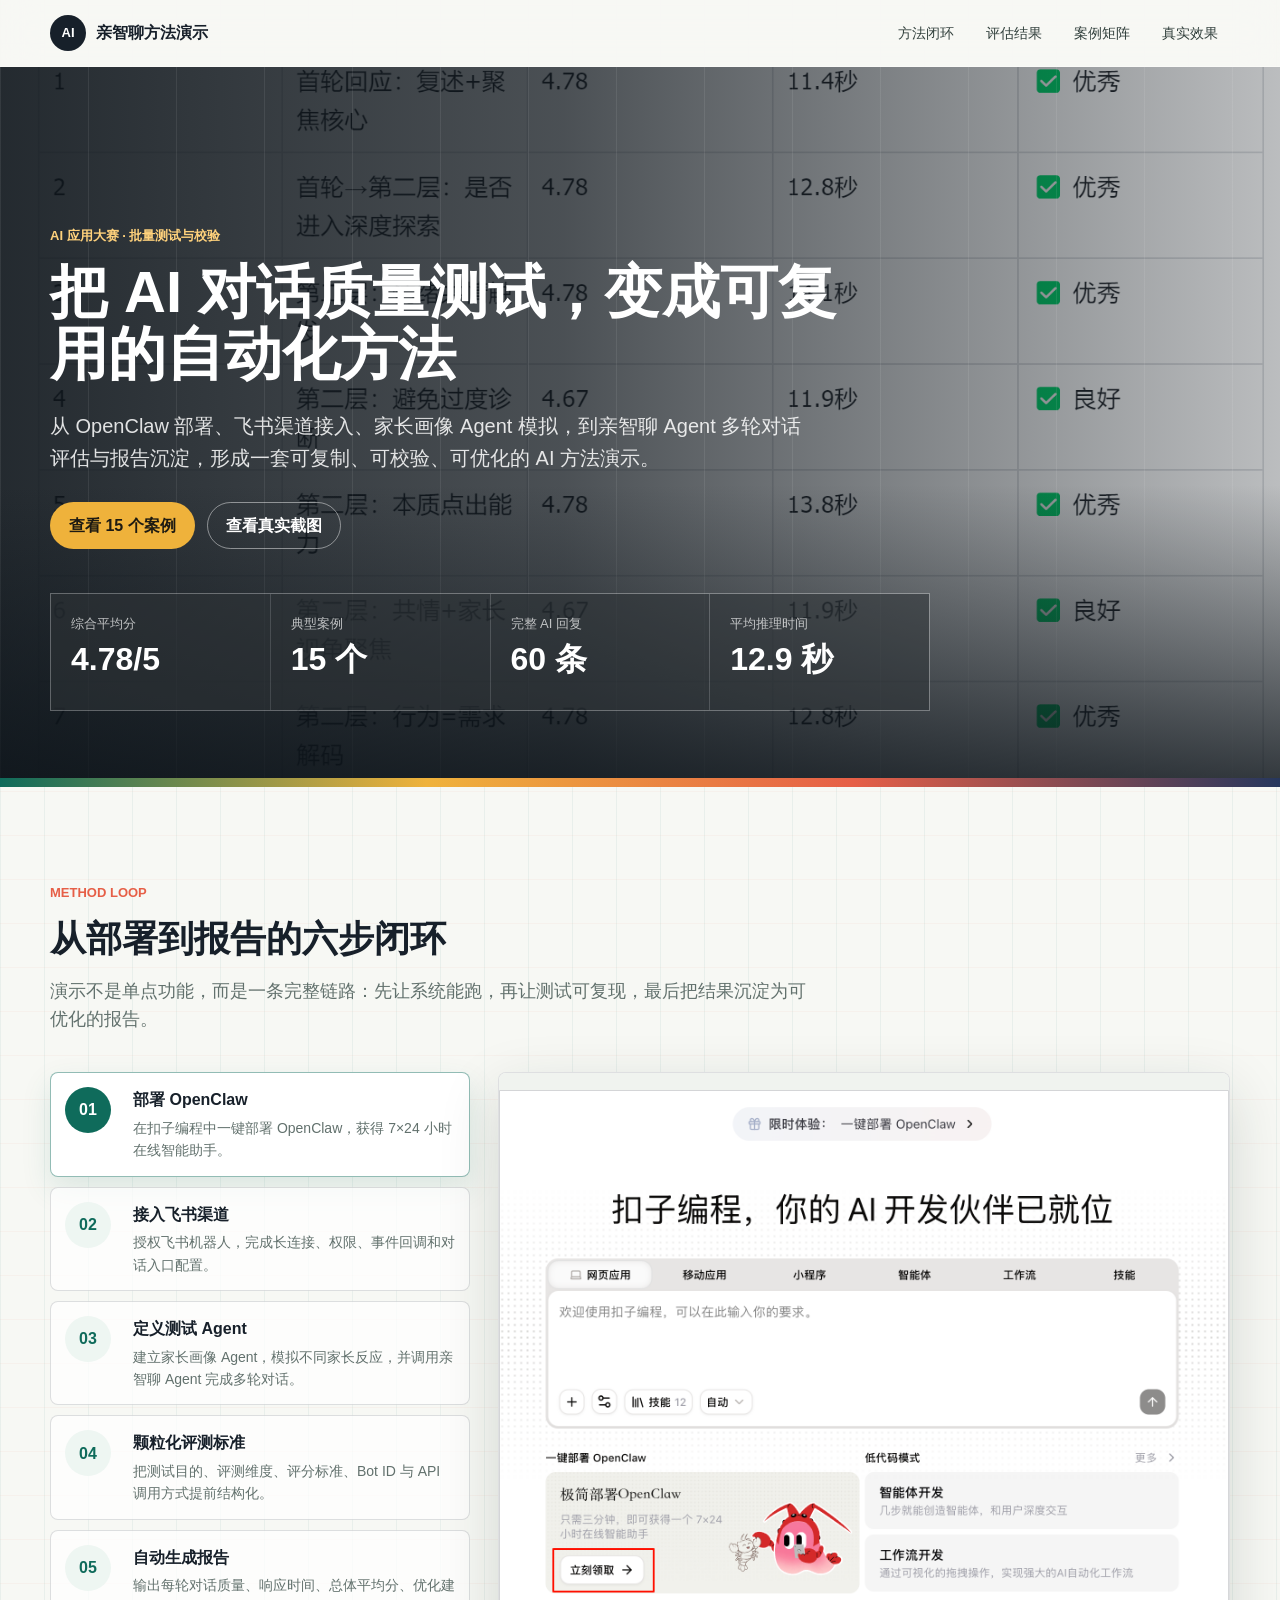
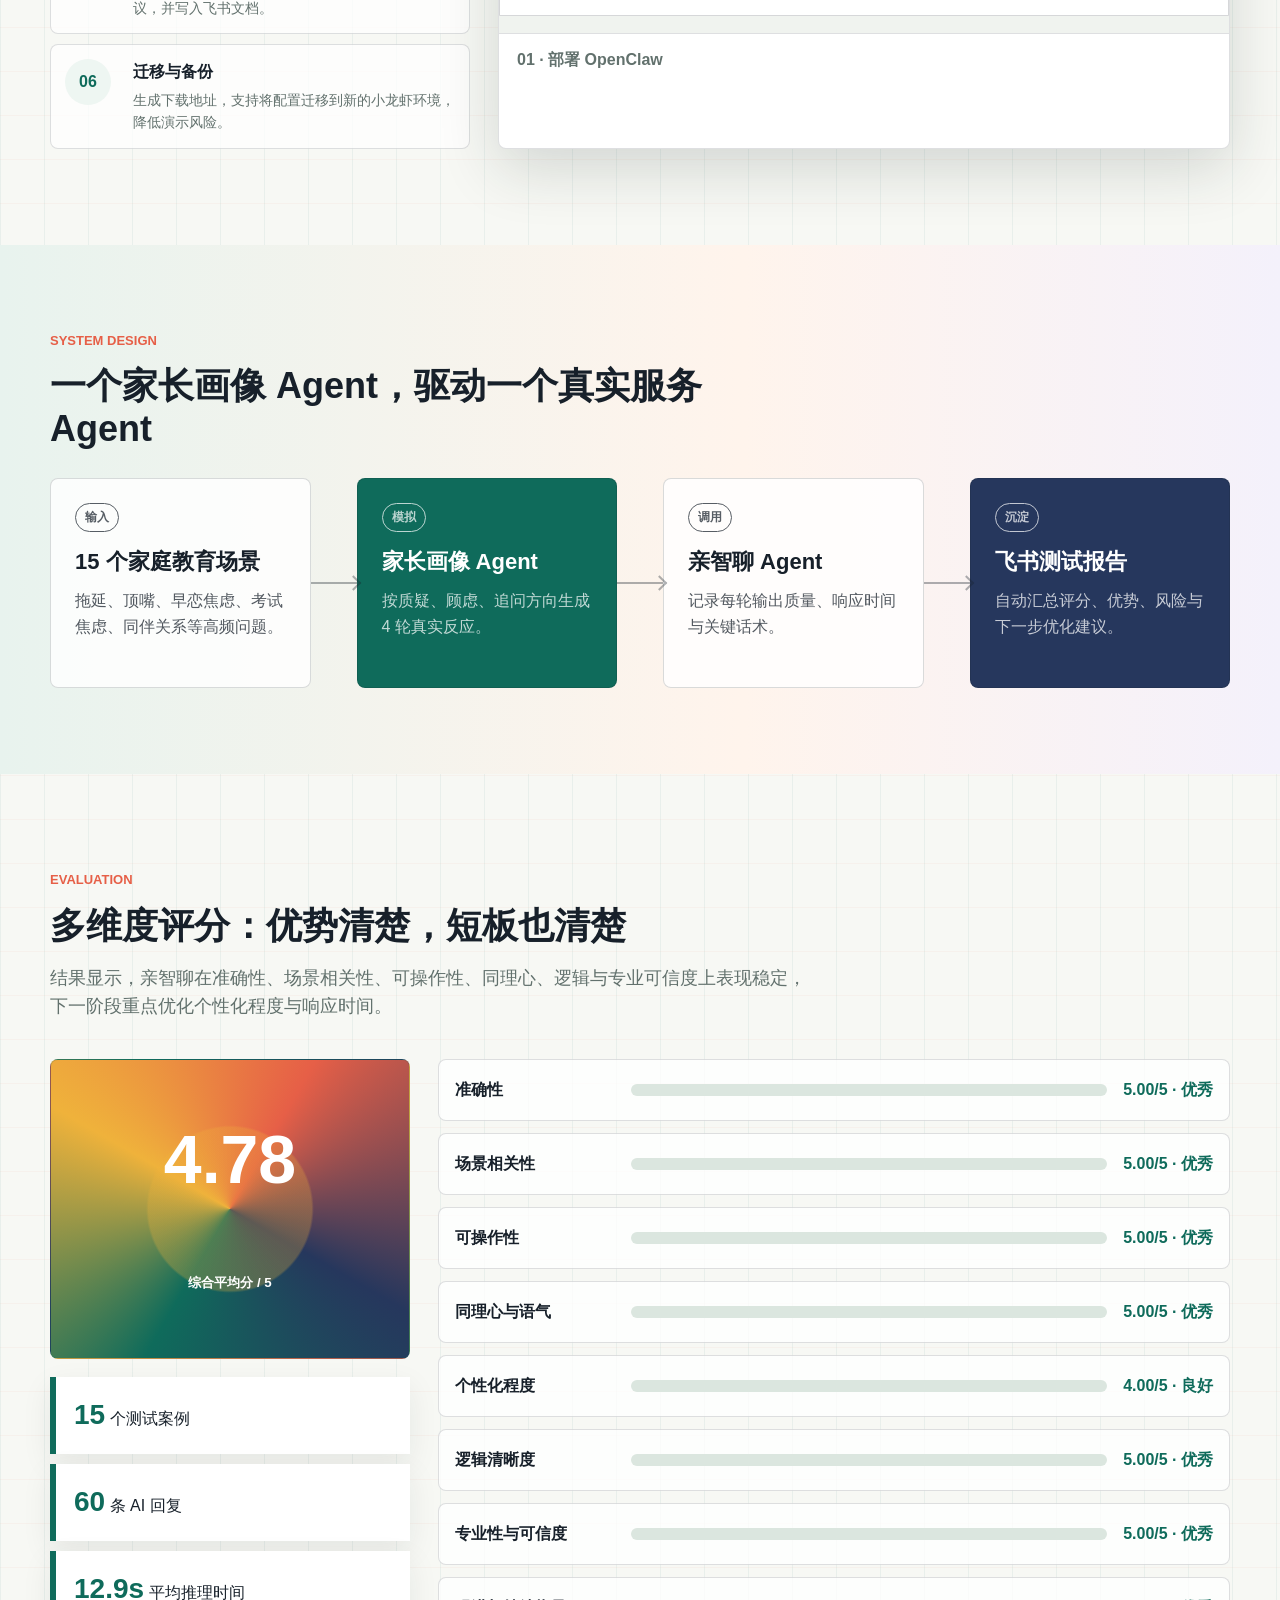
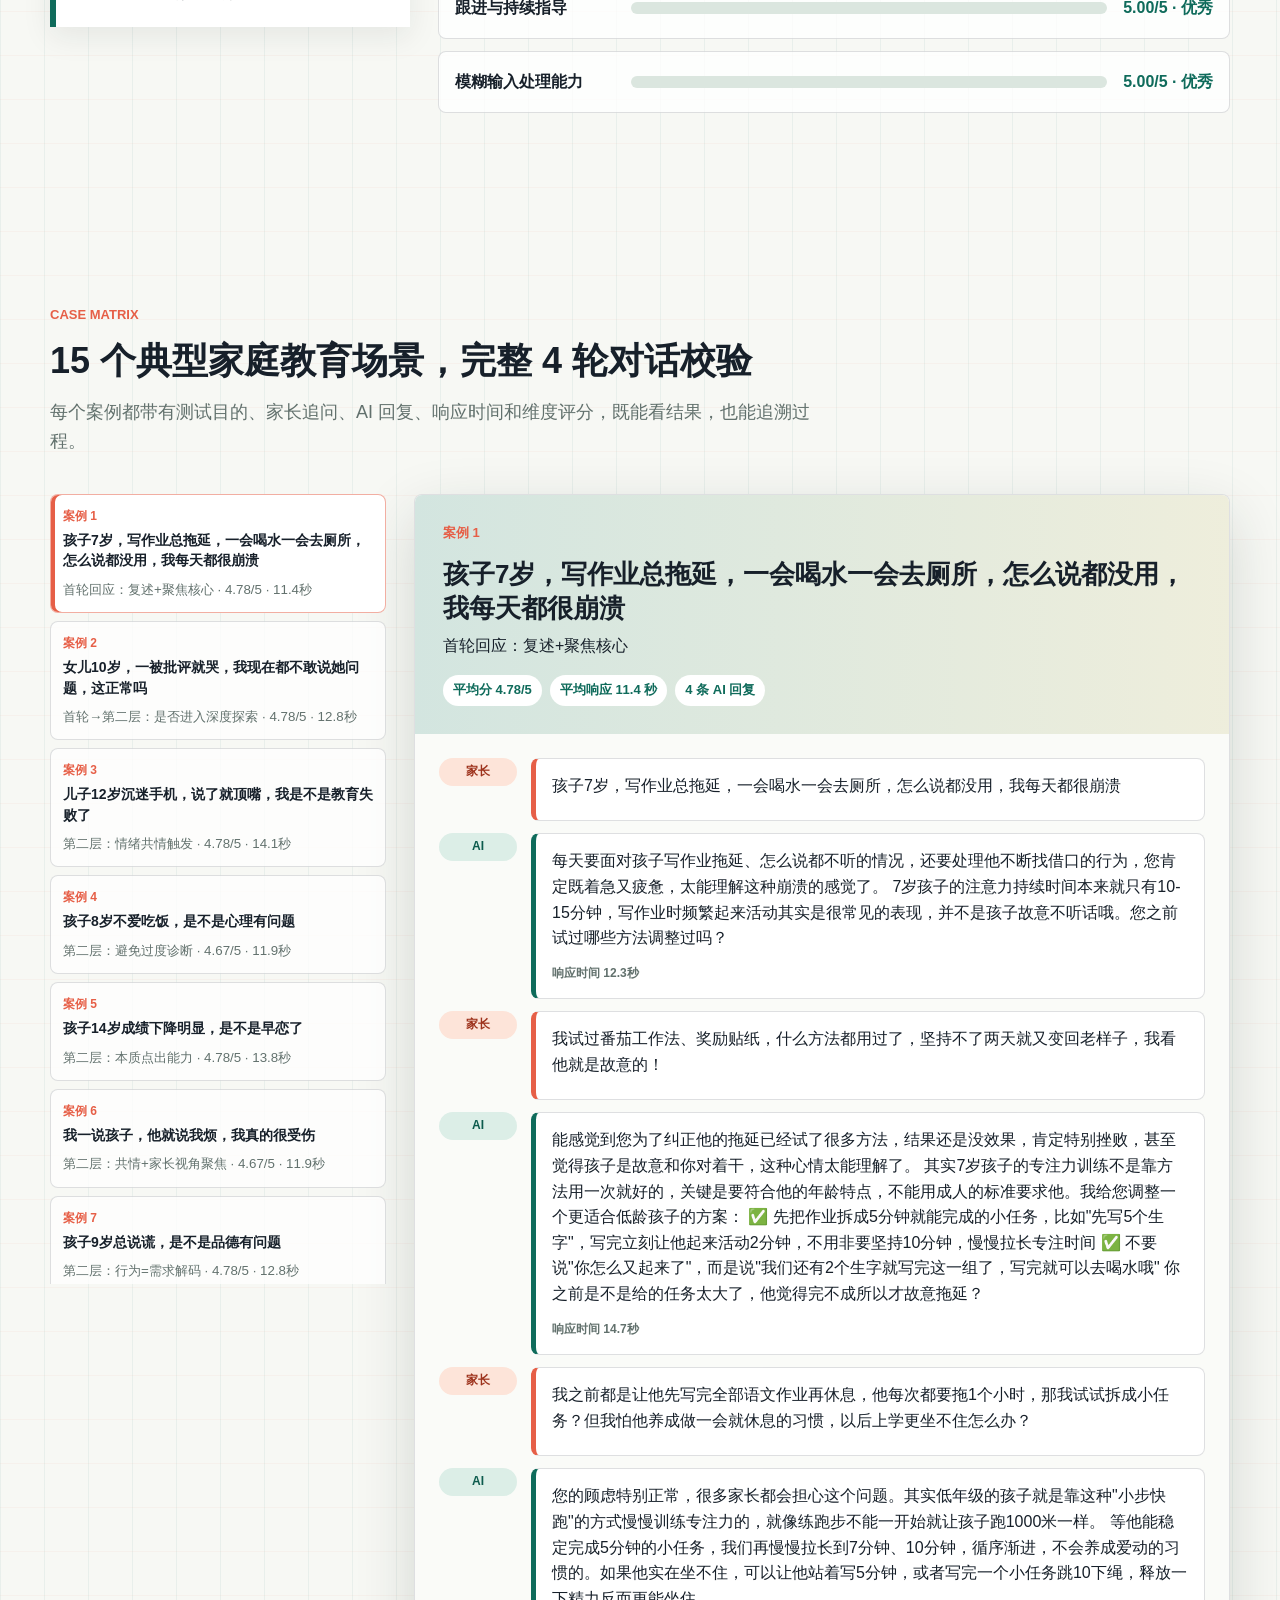
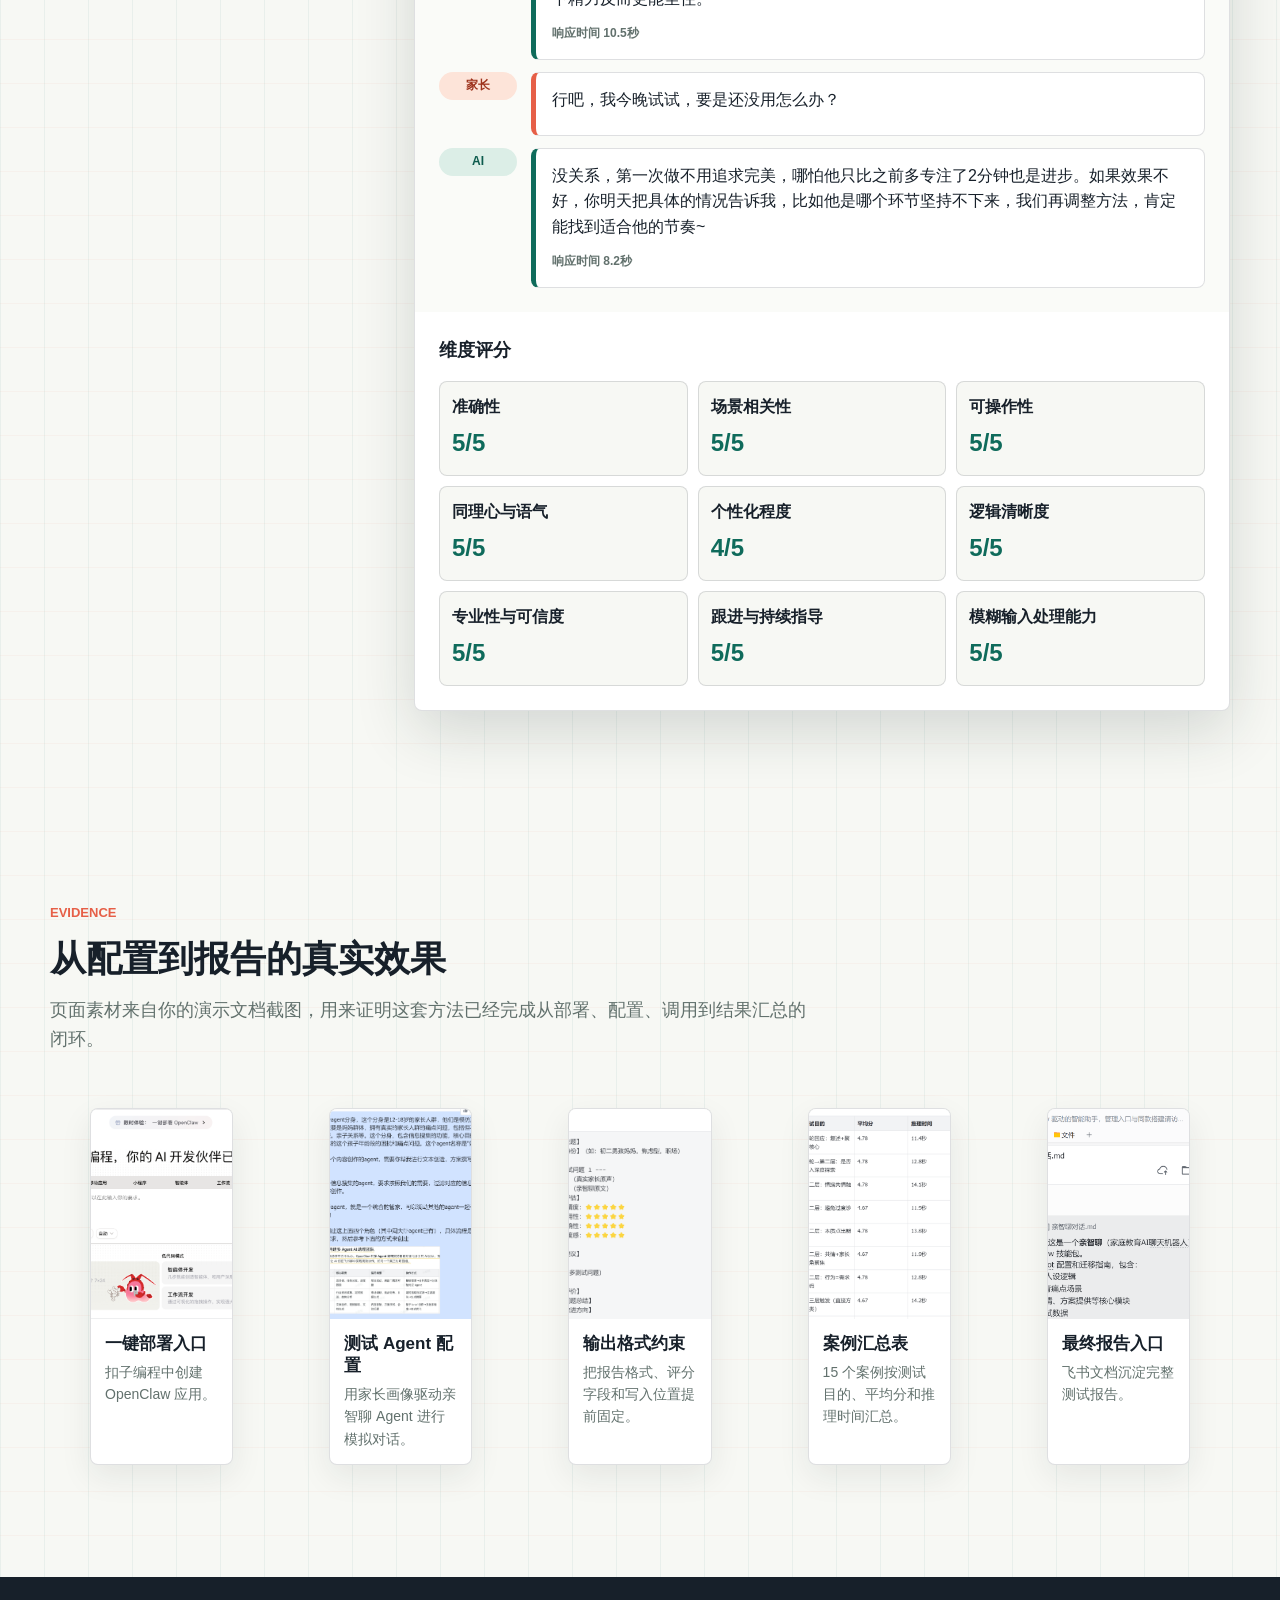
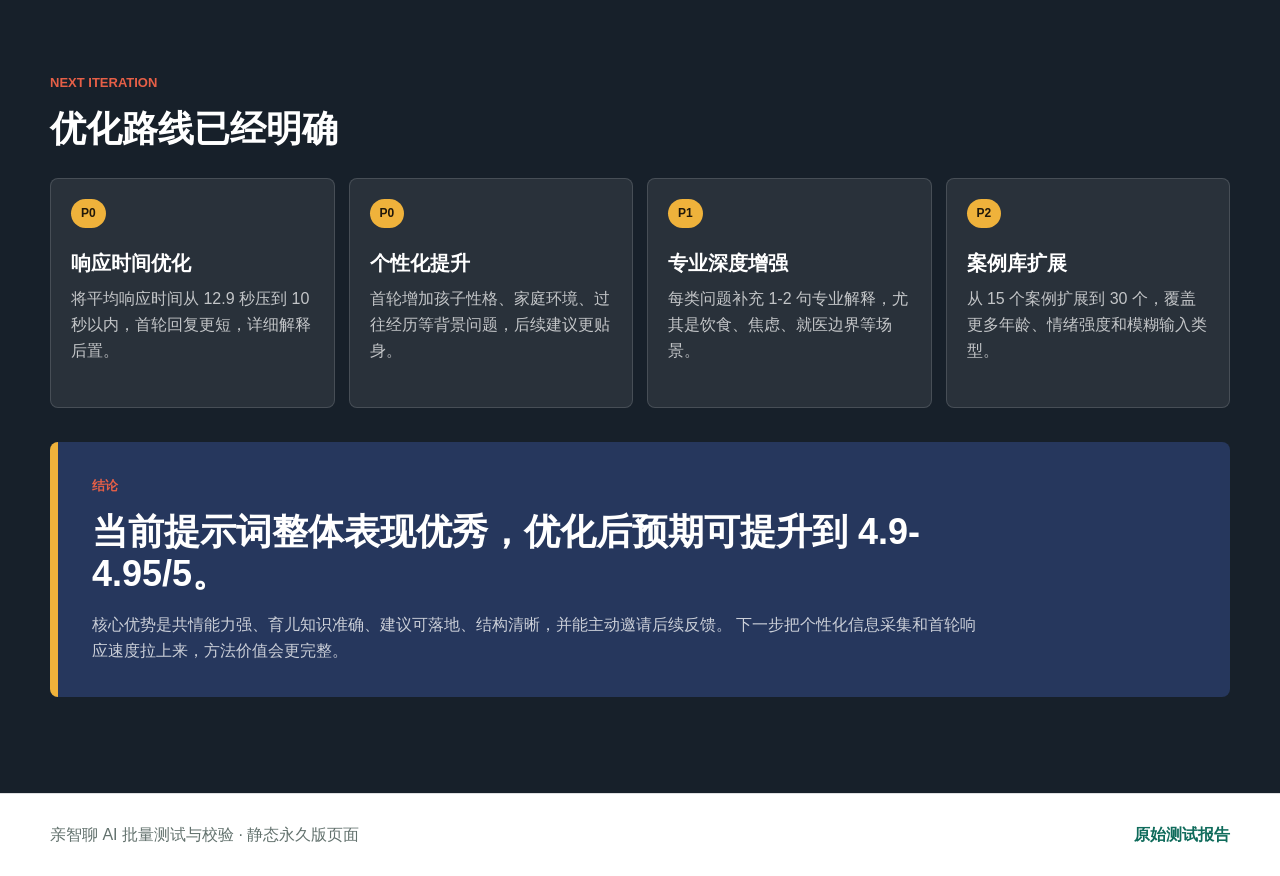
==== ai-method-demo/index.html @ 24620eca "Add AI method demo page" ====
<!doctype html>
<html lang="zh-CN">
  <head>
    <meta charset="utf-8" />
    <meta name="viewport" content="width=device-width, initial-scale=1" />
    <title>亲智聊 AI 方法演示｜批量测试与校验</title>
    <meta
      name="description"
      content="亲智聊 AI 批量测试与校验方法演示：OpenClaw + Coze + 飞书，15 个典型案例，4 轮对话，多维度评估。"
    />
    <link rel="icon" href="data:," />
    <link rel="stylesheet" href="styles.css" />
  </head>
  <body>
    <header class="site-header">
      <a class="brand" href="#top" aria-label="回到顶部">
        <span class="brand-mark">AI</span>
        <span>亲智聊方法演示</span>
      </a>
      <nav class="top-nav" aria-label="页面导航">
        <a href="#method">方法闭环</a>
        <a href="#evaluation">评估结果</a>
        <a href="#cases">案例矩阵</a>
        <a href="#evidence">真实效果</a>
      </nav>
    </header>

    <main id="top">
      <section class="hero" aria-labelledby="hero-title">
        <div class="hero-overlay"></div>
        <div class="hero-content">
          <p class="eyebrow">AI 应用大赛 · 批量测试与校验</p>
          <h1 id="hero-title">把 AI 对话质量测试，变成可复用的自动化方法</h1>
          <p class="hero-copy">
            从 OpenClaw 部署、飞书渠道接入、家长画像 Agent 模拟，到亲智聊 Agent
            多轮对话评估与报告沉淀，形成一套可复制、可校验、可优化的 AI 方法演示。
          </p>
          <div class="hero-actions">
            <a class="button primary" href="#cases">查看 15 个案例</a>
            <a class="button ghost" href="#evidence">查看真实截图</a>
          </div>
          <dl class="hero-metrics" id="heroMetrics" aria-label="核心数据"></dl>
        </div>
      </section>

      <section class="section method-section" id="method" aria-labelledby="method-title">
        <div class="section-heading">
          <p class="eyebrow">Method Loop</p>
          <h2 id="method-title">从部署到报告的六步闭环</h2>
          <p>
            演示不是单点功能，而是一条完整链路：先让系统能跑，再让测试可复现，最后把结果沉淀为可优化的报告。
          </p>
        </div>
        <div class="method-layout">
          <div class="step-list" id="workflowSteps" aria-label="方法步骤"></div>
          <figure class="method-preview">
            <img id="workflowImage" src="assets/docx-media/demo_doc-001.png" alt="方法步骤截图" />
            <figcaption id="workflowCaption">部署 OpenClaw</figcaption>
          </figure>
        </div>
      </section>

      <section class="section stack-section" aria-labelledby="stack-title">
        <div class="section-heading compact">
          <p class="eyebrow">System Design</p>
          <h2 id="stack-title">一个家长画像 Agent，驱动一个真实服务 Agent</h2>
        </div>
        <div class="stack-map" aria-label="系统链路图">
          <div class="stack-node">
            <span class="node-kicker">输入</span>
            <strong>15 个家庭教育场景</strong>
            <p>拖延、顶嘴、早恋焦虑、考试焦虑、同伴关系等高频问题。</p>
          </div>
          <div class="stack-arrow" aria-hidden="true"></div>
          <div class="stack-node accent">
            <span class="node-kicker">模拟</span>
            <strong>家长画像 Agent</strong>
            <p>按质疑、顾虑、追问方向生成 4 轮真实反应。</p>
          </div>
          <div class="stack-arrow" aria-hidden="true"></div>
          <div class="stack-node">
            <span class="node-kicker">调用</span>
            <strong>亲智聊 Agent</strong>
            <p>记录每轮输出质量、响应时间与关键话术。</p>
          </div>
          <div class="stack-arrow" aria-hidden="true"></div>
          <div class="stack-node report">
            <span class="node-kicker">沉淀</span>
            <strong>飞书测试报告</strong>
            <p>自动汇总评分、优势、风险与下一步优化建议。</p>
          </div>
        </div>
      </section>

      <section class="section evaluation-section" id="evaluation" aria-labelledby="evaluation-title">
        <div class="section-heading">
          <p class="eyebrow">Evaluation</p>
          <h2 id="evaluation-title">多维度评分：优势清楚，短板也清楚</h2>
          <p>
            结果显示，亲智聊在准确性、场景相关性、可操作性、同理心、逻辑与专业可信度上表现稳定，下一阶段重点优化个性化程度与响应时间。
          </p>
        </div>
        <div class="evaluation-grid">
          <div class="score-panel">
            <div class="score-orbit">
              <span id="avgScore">4.78</span>
              <small>综合平均分 / 5</small>
            </div>
            <div class="score-facts">
              <p><strong id="caseCount">15</strong> 个测试案例</p>
              <p><strong id="roundCount">60</strong> 条 AI 回复</p>
              <p><strong id="avgTime">12.9s</strong> 平均推理时间</p>
            </div>
          </div>
          <div class="dimension-list" id="dimensionList" aria-label="评分维度"></div>
        </div>
      </section>

      <section class="section cases-section" id="cases" aria-labelledby="cases-title">
        <div class="section-heading">
          <p class="eyebrow">Case Matrix</p>
          <h2 id="cases-title">15 个典型家庭教育场景，完整 4 轮对话校验</h2>
          <p>
            每个案例都带有测试目的、家长追问、AI 回复、响应时间和维度评分，既能看结果，也能追溯过程。
          </p>
        </div>
        <div class="case-layout">
          <aside class="case-list" id="caseList" aria-label="案例列表"></aside>
          <article class="case-detail" id="caseDetail" aria-live="polite"></article>
        </div>
      </section>

      <section class="section evidence-section" id="evidence" aria-labelledby="evidence-title">
        <div class="section-heading">
          <p class="eyebrow">Evidence</p>
          <h2 id="evidence-title">从配置到报告的真实效果</h2>
          <p>
            页面素材来自你的演示文档截图，用来证明这套方法已经完成从部署、配置、调用到结果汇总的闭环。
          </p>
        </div>
        <div class="evidence-grid" id="evidenceGrid"></div>
      </section>

      <section class="section roadmap-section" aria-labelledby="roadmap-title">
        <div class="section-heading compact">
          <p class="eyebrow">Next Iteration</p>
          <h2 id="roadmap-title">优化路线已经明确</h2>
        </div>
        <div class="roadmap-grid" id="roadmapGrid"></div>
        <div class="final-callout">
          <p class="eyebrow">结论</p>
          <h2>当前提示词整体表现优秀，优化后预期可提升到 4.9-4.95/5。</h2>
          <p>
            核心优势是共情能力强、育儿知识准确、建议可落地、结构清晰，并能主动邀请后续反馈。
            下一步把个性化信息采集和首轮响应速度拉上来，方法价值会更完整。
          </p>
        </div>
      </section>
    </main>

    <footer class="site-footer">
      <p>亲智聊 AI 批量测试与校验 · 静态永久版页面</p>
      <a href="https://kw9a3ctk7c9.feishu.cn/docx/D8wUdf9s3oydtWxWOuZcS4uBnCb?from=from_copylink" target="_blank" rel="noreferrer">
        原始测试报告
      </a>
    </footer>

    <script src="data.js"></script>
    <script src="app.js"></script>
  </body>
</html>
---- ai-method-demo/styles.css ----
:root {
  color-scheme: light;
  --ink: #17202a;
  --muted: #62716d;
  --paper: #f7f8f4;
  --paper-2: #eef6f2;
  --paper-3: #fff4ec;
  --line: rgba(23, 32, 42, 0.14);
  --teal: #0f6b5b;
  --teal-2: #58a88f;
  --coral: #e65f47;
  --amber: #efb23b;
  --indigo: #26375d;
  --rose: #9f4d64;
  --white: #ffffff;
  --shadow: 0 20px 60px rgba(24, 42, 39, 0.16);
  --radius: 8px;
  --max: 1180px;
}

* {
  box-sizing: border-box;
}

html {
  scroll-behavior: smooth;
}

body {
  margin: 0;
  background:
    linear-gradient(90deg, rgba(15, 107, 91, 0.06) 1px, transparent 1px),
    linear-gradient(0deg, rgba(230, 95, 71, 0.045) 1px, transparent 1px),
    var(--paper);
  background-size: 44px 44px;
  color: var(--ink);
  font-family: "Microsoft YaHei", "PingFang SC", "Noto Sans CJK SC", Arial, sans-serif;
  font-size: 16px;
  line-height: 1.6;
}

img {
  display: block;
  max-width: 100%;
}

a {
  color: inherit;
  text-decoration: none;
}

button {
  font: inherit;
}

.site-header {
  position: sticky;
  top: 0;
  z-index: 30;
  display: flex;
  align-items: center;
  justify-content: space-between;
  gap: 24px;
  padding: 14px max(24px, calc((100vw - var(--max)) / 2));
  border-bottom: 1px solid rgba(255, 255, 255, 0.3);
  background: rgba(247, 248, 244, 0.88);
  backdrop-filter: blur(18px);
}

.brand {
  display: inline-flex;
  align-items: center;
  gap: 10px;
  min-width: 0;
  font-weight: 800;
}

.brand-mark {
  display: inline-grid;
  width: 36px;
  height: 36px;
  place-items: center;
  border-radius: 50%;
  background: var(--ink);
  color: var(--white);
  font-size: 13px;
}

.top-nav {
  display: flex;
  align-items: center;
  gap: 8px;
  white-space: nowrap;
}

.top-nav a {
  padding: 8px 12px;
  border-radius: 999px;
  color: #32413d;
  font-size: 14px;
}

.top-nav a:hover {
  background: rgba(15, 107, 91, 0.1);
  color: var(--teal);
}

.hero {
  position: relative;
  min-height: 720px;
  display: grid;
  align-items: end;
  overflow: hidden;
  background-image:
    linear-gradient(90deg, rgba(12, 19, 25, 0.9) 0%, rgba(12, 19, 25, 0.74) 44%, rgba(12, 19, 25, 0.28) 100%),
    url("assets/docx-media/demo_doc-016.png");
  background-position: center;
  background-size: cover;
  color: var(--white);
}

.hero::after {
  content: "";
  position: absolute;
  inset: auto 0 0;
  height: 9px;
  background: linear-gradient(90deg, var(--teal), var(--amber), var(--coral), var(--indigo));
}

.hero-overlay {
  position: absolute;
  inset: 0;
  background:
    linear-gradient(0deg, rgba(12, 19, 25, 0.8), transparent 42%),
    repeating-linear-gradient(90deg, rgba(255, 255, 255, 0.08) 0 1px, transparent 1px 88px);
  pointer-events: none;
}

.hero-content {
  position: relative;
  width: min(var(--max), calc(100vw - 48px));
  margin: 0 auto;
  padding: 118px 0 76px;
}

.eyebrow {
  margin: 0 0 14px;
  color: var(--coral);
  font-size: 13px;
  font-weight: 800;
  text-transform: uppercase;
}

.hero .eyebrow {
  color: #ffd27c;
}

h1,
h2,
h3,
p,
dl {
  margin-top: 0;
}

h1 {
  max-width: 820px;
  margin-bottom: 24px;
  font-size: 58px;
  line-height: 1.08;
  letter-spacing: 0;
}

h2 {
  margin-bottom: 16px;
  font-size: 36px;
  line-height: 1.18;
  letter-spacing: 0;
}

h3 {
  margin-bottom: 10px;
  font-size: 20px;
  line-height: 1.3;
  letter-spacing: 0;
}

.hero-copy {
  max-width: 760px;
  margin-bottom: 28px;
  color: rgba(255, 255, 255, 0.86);
  font-size: 20px;
}

.hero-actions,
.case-actions {
  display: flex;
  flex-wrap: wrap;
  gap: 12px;
}

.button {
  display: inline-flex;
  align-items: center;
  justify-content: center;
  min-height: 44px;
  padding: 10px 18px;
  border: 1px solid transparent;
  border-radius: 999px;
  font-weight: 800;
}

.button.primary {
  background: var(--amber);
  color: #1d1a12;
}

.button.ghost {
  border-color: rgba(255, 255, 255, 0.46);
  color: var(--white);
}

.hero-metrics {
  display: grid;
  grid-template-columns: repeat(4, minmax(120px, 1fr));
  gap: 1px;
  width: min(880px, 100%);
  margin: 44px 0 0;
  border: 1px solid rgba(255, 255, 255, 0.18);
  background: rgba(255, 255, 255, 0.16);
}

.hero-metrics div {
  min-height: 116px;
  padding: 20px;
  background: rgba(9, 15, 20, 0.48);
}

.hero-metrics dt {
  color: rgba(255, 255, 255, 0.7);
  font-size: 13px;
}

.hero-metrics dd {
  margin: 8px 0 0;
  font-size: 32px;
  font-weight: 900;
  line-height: 1;
}

.section {
  width: min(var(--max), calc(100vw - 48px));
  margin: 0 auto;
  padding: 96px 0;
}

.section-heading {
  max-width: 760px;
  margin-bottom: 38px;
}

.section-heading.compact {
  max-width: 690px;
  margin-bottom: 28px;
}

.section-heading p:not(.eyebrow) {
  color: var(--muted);
  font-size: 18px;
}

.method-layout {
  display: grid;
  grid-template-columns: minmax(280px, 420px) minmax(0, 1fr);
  gap: 28px;
  align-items: stretch;
}

.step-list {
  display: grid;
  gap: 10px;
}

.step-button {
  display: grid;
  grid-template-columns: 54px 1fr;
  gap: 14px;
  width: 100%;
  min-height: 96px;
  padding: 14px;
  border: 1px solid var(--line);
  border-radius: var(--radius);
  background: rgba(255, 255, 255, 0.72);
  color: var(--ink);
  text-align: left;
  cursor: pointer;
}

.step-button:hover,
.step-button.active {
  border-color: rgba(15, 107, 91, 0.45);
  background: var(--white);
  box-shadow: 0 12px 30px rgba(15, 107, 91, 0.12);
}

.step-number {
  display: inline-grid;
  width: 46px;
  height: 46px;
  place-items: center;
  border-radius: 50%;
  background: var(--paper-2);
  color: var(--teal);
  font-weight: 900;
}

.step-button.active .step-number {
  background: var(--teal);
  color: var(--white);
}

.step-title {
  display: block;
  font-weight: 900;
}

.step-copy {
  display: block;
  margin-top: 4px;
  color: var(--muted);
  font-size: 14px;
}

.method-preview {
  margin: 0;
  min-height: 600px;
  border: 1px solid var(--line);
  border-radius: var(--radius);
  background: var(--white);
  box-shadow: var(--shadow);
  overflow: hidden;
}

.method-preview img {
  width: 100%;
  height: 560px;
  object-fit: contain;
  background: #f0f3ef;
}

.method-preview figcaption {
  min-height: 48px;
  padding: 13px 18px;
  border-top: 1px solid var(--line);
  color: var(--muted);
  font-weight: 800;
}

.stack-section {
  width: 100%;
  max-width: none;
  padding: 86px max(24px, calc((100vw - var(--max)) / 2));
  background: linear-gradient(90deg, #e8f3ee, #fff4ec 58%, #f4f1fb);
}

.stack-map {
  display: grid;
  grid-template-columns: 1fr 46px 1fr 46px 1fr 46px 1fr;
  gap: 0;
  align-items: center;
}

.stack-node {
  min-height: 210px;
  padding: 24px;
  border: 1px solid rgba(23, 32, 42, 0.16);
  border-radius: var(--radius);
  background: rgba(255, 255, 255, 0.82);
}

.stack-node.accent {
  background: #0f6b5b;
  color: var(--white);
}

.stack-node.report {
  background: #26375d;
  color: var(--white);
}

.node-kicker {
  display: inline-flex;
  margin-bottom: 16px;
  padding: 4px 9px;
  border: 1px solid currentColor;
  border-radius: 999px;
  color: inherit;
  font-size: 12px;
  font-weight: 900;
  opacity: 0.72;
}

.stack-node strong {
  display: block;
  margin-bottom: 12px;
  font-size: 22px;
  line-height: 1.25;
}

.stack-node p {
  margin-bottom: 0;
  color: inherit;
  opacity: 0.74;
}

.stack-arrow {
  height: 2px;
  background: var(--ink);
  opacity: 0.34;
  position: relative;
}

.stack-arrow::after {
  content: "";
  position: absolute;
  right: -2px;
  top: 50%;
  width: 9px;
  height: 9px;
  border-top: 2px solid var(--ink);
  border-right: 2px solid var(--ink);
  transform: translateY(-50%) rotate(45deg);
}

.evaluation-grid {
  display: grid;
  grid-template-columns: 360px minmax(0, 1fr);
  gap: 28px;
  align-items: stretch;
}

.score-panel {
  display: grid;
  gap: 18px;
  align-content: start;
}

.score-orbit {
  display: grid;
  min-height: 300px;
  place-items: center;
  padding: 30px;
  border: 1px solid rgba(15, 107, 91, 0.2);
  border-radius: var(--radius);
  background:
    radial-gradient(circle at center, rgba(239, 178, 59, 0.28) 0 35%, transparent 36%),
    conic-gradient(from 210deg, var(--teal), var(--amber), var(--coral), var(--indigo), var(--teal));
  color: var(--white);
  text-align: center;
}

.score-orbit span {
  display: block;
  font-size: 68px;
  font-weight: 900;
  line-height: 1;
}

.score-orbit small {
  display: block;
  margin-top: 10px;
  font-weight: 800;
}

.score-facts {
  display: grid;
  gap: 10px;
}

.score-facts p {
  margin: 0;
  padding: 16px 18px;
  border-left: 6px solid var(--teal);
  background: var(--white);
  box-shadow: 0 10px 30px rgba(23, 32, 42, 0.08);
}

.score-facts strong {
  color: var(--teal);
  font-size: 28px;
}

.dimension-list {
  display: grid;
  gap: 12px;
}

.dimension-row {
  display: grid;
  grid-template-columns: 160px 1fr 90px;
  gap: 16px;
  align-items: center;
  min-height: 62px;
  padding: 13px 16px;
  border: 1px solid var(--line);
  border-radius: var(--radius);
  background: rgba(255, 255, 255, 0.76);
}

.dimension-name {
  font-weight: 900;
}

.bar-track {
  height: 12px;
  border-radius: 999px;
  background: #dbe6df;
  overflow: hidden;
}

.bar-fill {
  height: 100%;
  width: var(--score-width);
  border-radius: inherit;
  background: linear-gradient(90deg, var(--teal), var(--amber), var(--coral));
}

.dimension-score {
  color: var(--teal);
  font-weight: 900;
  text-align: right;
}

.case-layout {
  display: grid;
  grid-template-columns: 340px minmax(0, 1fr);
  gap: 24px;
  align-items: start;
}

.case-list {
  position: sticky;
  top: 82px;
  display: grid;
  gap: 8px;
  max-height: calc(100vh - 110px);
  overflow: auto;
  padding-right: 4px;
}

.case-button {
  width: 100%;
  min-height: 92px;
  padding: 12px;
  border: 1px solid var(--line);
  border-radius: var(--radius);
  background: rgba(255, 255, 255, 0.75);
  color: var(--ink);
  text-align: left;
  cursor: pointer;
}

.case-button:hover,
.case-button.active {
  border-color: rgba(230, 95, 71, 0.5);
  background: var(--white);
}

.case-button.active {
  box-shadow: inset 4px 0 0 var(--coral);
}

.case-button span {
  display: block;
  color: var(--coral);
  font-size: 12px;
  font-weight: 900;
}

.case-button strong {
  display: block;
  margin-top: 4px;
  font-size: 14px;
  line-height: 1.45;
}

.case-button small {
  display: block;
  margin-top: 8px;
  color: var(--muted);
}

.case-detail {
  border: 1px solid var(--line);
  border-radius: var(--radius);
  background: var(--white);
  box-shadow: var(--shadow);
  overflow: hidden;
}

.case-hero {
  padding: 28px;
  background:
    linear-gradient(90deg, rgba(15, 107, 91, 0.12), rgba(239, 178, 59, 0.12)),
    var(--paper-2);
}

.case-hero h3 {
  margin-bottom: 8px;
  font-size: 26px;
}

.case-meta {
  display: flex;
  flex-wrap: wrap;
  gap: 8px;
  margin-top: 16px;
}

.pill {
  display: inline-flex;
  align-items: center;
  min-height: 30px;
  padding: 5px 10px;
  border-radius: 999px;
  background: var(--white);
  color: var(--teal);
  font-size: 13px;
  font-weight: 900;
}

.conversation {
  display: grid;
  gap: 12px;
  padding: 24px;
  background: #fafbf8;
}

.message {
  display: grid;
  grid-template-columns: 78px 1fr;
  gap: 14px;
  align-items: start;
}

.speaker {
  display: inline-flex;
  justify-content: center;
  min-height: 28px;
  padding: 4px 8px;
  border-radius: 999px;
  font-size: 12px;
  font-weight: 900;
}

.message.parent .speaker {
  background: #fde4d9;
  color: #9d321c;
}

.message.ai .speaker {
  background: #dceee7;
  color: #0d5b4d;
}

.bubble {
  min-height: 62px;
  padding: 14px 16px;
  border: 1px solid var(--line);
  border-radius: var(--radius);
  background: var(--white);
}

.message.ai .bubble {
  border-left: 5px solid var(--teal);
}

.message.parent .bubble {
  border-left: 5px solid var(--coral);
}

.bubble p {
  margin-bottom: 8px;
}

.time-badge {
  color: var(--muted);
  font-size: 12px;
  font-weight: 800;
}

.case-scores {
  padding: 24px;
}

.case-scores h4 {
  margin: 0 0 16px;
  font-size: 18px;
}

.mini-score-grid {
  display: grid;
  grid-template-columns: repeat(3, minmax(0, 1fr));
  gap: 10px;
}

.mini-score {
  min-height: 92px;
  padding: 12px;
  border: 1px solid var(--line);
  border-radius: var(--radius);
  background: var(--paper);
}

.mini-score strong {
  display: block;
}

.mini-score span {
  display: block;
  margin-top: 5px;
  color: var(--teal);
  font-size: 24px;
  font-weight: 900;
}

.evidence-grid {
  display: grid;
  grid-template-columns: repeat(5, minmax(0, 1fr));
  gap: 16px;
}

.evidence-card {
  min-height: 330px;
  border: 1px solid var(--line);
  border-radius: var(--radius);
  background: var(--white);
  overflow: hidden;
  box-shadow: 0 12px 32px rgba(23, 32, 42, 0.08);
}

.evidence-card img {
  width: 100%;
  height: 210px;
  object-fit: cover;
  object-position: top center;
  background: #f1f3ef;
}

.evidence-card div {
  padding: 14px;
}

.evidence-card h3 {
  margin-bottom: 6px;
  font-size: 17px;
}

.evidence-card p {
  margin: 0;
  color: var(--muted);
  font-size: 14px;
}

.roadmap-section {
  width: 100%;
  max-width: none;
  padding: 96px max(24px, calc((100vw - var(--max)) / 2));
  background: #17202a;
  color: var(--white);
}

.roadmap-section .section-heading p:not(.eyebrow) {
  color: rgba(255, 255, 255, 0.72);
}

.roadmap-grid {
  display: grid;
  grid-template-columns: repeat(4, minmax(0, 1fr));
  gap: 14px;
  margin-bottom: 34px;
}

.roadmap-card {
  min-height: 230px;
  padding: 20px;
  border: 1px solid rgba(255, 255, 255, 0.14);
  border-radius: var(--radius);
  background: rgba(255, 255, 255, 0.08);
}

.roadmap-card span {
  display: inline-flex;
  margin-bottom: 22px;
  padding: 5px 10px;
  border-radius: 999px;
  background: var(--amber);
  color: #20180a;
  font-size: 12px;
  font-weight: 900;
}

.roadmap-card p {
  color: rgba(255, 255, 255, 0.72);
}

.final-callout {
  padding: 34px;
  border-left: 8px solid var(--amber);
  border-radius: var(--radius);
  background: #26375d;
}

.final-callout h2 {
  max-width: 860px;
}

.final-callout p:last-child {
  max-width: 900px;
  margin-bottom: 0;
  color: rgba(255, 255, 255, 0.76);
}

.site-footer {
  display: flex;
  justify-content: space-between;
  gap: 18px;
  padding: 28px max(24px, calc((100vw - var(--max)) / 2));
  border-top: 1px solid var(--line);
  background: var(--white);
}

.site-footer p {
  margin: 0;
  color: var(--muted);
}

.site-footer a {
  color: var(--teal);
  font-weight: 900;
}

@media (max-width: 1040px) {
  .top-nav {
    display: none;
  }

  h1 {
    font-size: 46px;
  }

  .hero-metrics,
  .method-layout,
  .evaluation-grid,
  .case-layout {
    grid-template-columns: 1fr;
  }

  .case-list {
    position: static;
    grid-template-columns: repeat(2, minmax(0, 1fr));
    max-height: none;
  }

  .stack-map {
    grid-template-columns: 1fr;
    gap: 12px;
  }

  .stack-arrow {
    width: 2px;
    height: 34px;
    margin: 0 auto;
  }

  .stack-arrow::after {
    right: 50%;
    top: auto;
    bottom: -2px;
    transform: translateX(50%) rotate(135deg);
  }

  .evidence-grid,
  .roadmap-grid {
    grid-template-columns: repeat(2, minmax(0, 1fr));
  }
}

@media (max-width: 720px) {
  body {
    font-size: 15px;
  }

  .site-header {
    padding: 12px 16px;
  }

  .hero {
    min-height: 680px;
  }

  .hero-content,
  .section {
    width: min(100% - 32px, var(--max));
  }

  h1 {
    font-size: 34px;
  }

  h2 {
    font-size: 28px;
  }

  .hero-copy,
  .section-heading p:not(.eyebrow) {
    font-size: 16px;
  }

  .hero-metrics {
    grid-template-columns: repeat(2, minmax(0, 1fr));
  }

  .dimension-row {
    grid-template-columns: 1fr;
    gap: 8px;
  }

  .dimension-score {
    text-align: left;
  }

  .case-list,
  .mini-score-grid,
  .evidence-grid,
  .roadmap-grid {
    grid-template-columns: 1fr;
  }

  .message {
    grid-template-columns: 1fr;
  }

  .method-preview {
    min-height: auto;
  }

  .method-preview img {
    height: 360px;
  }

  .site-footer {
    display: block;
  }

  .site-footer a {
    display: inline-block;
    margin-top: 10px;
  }
}
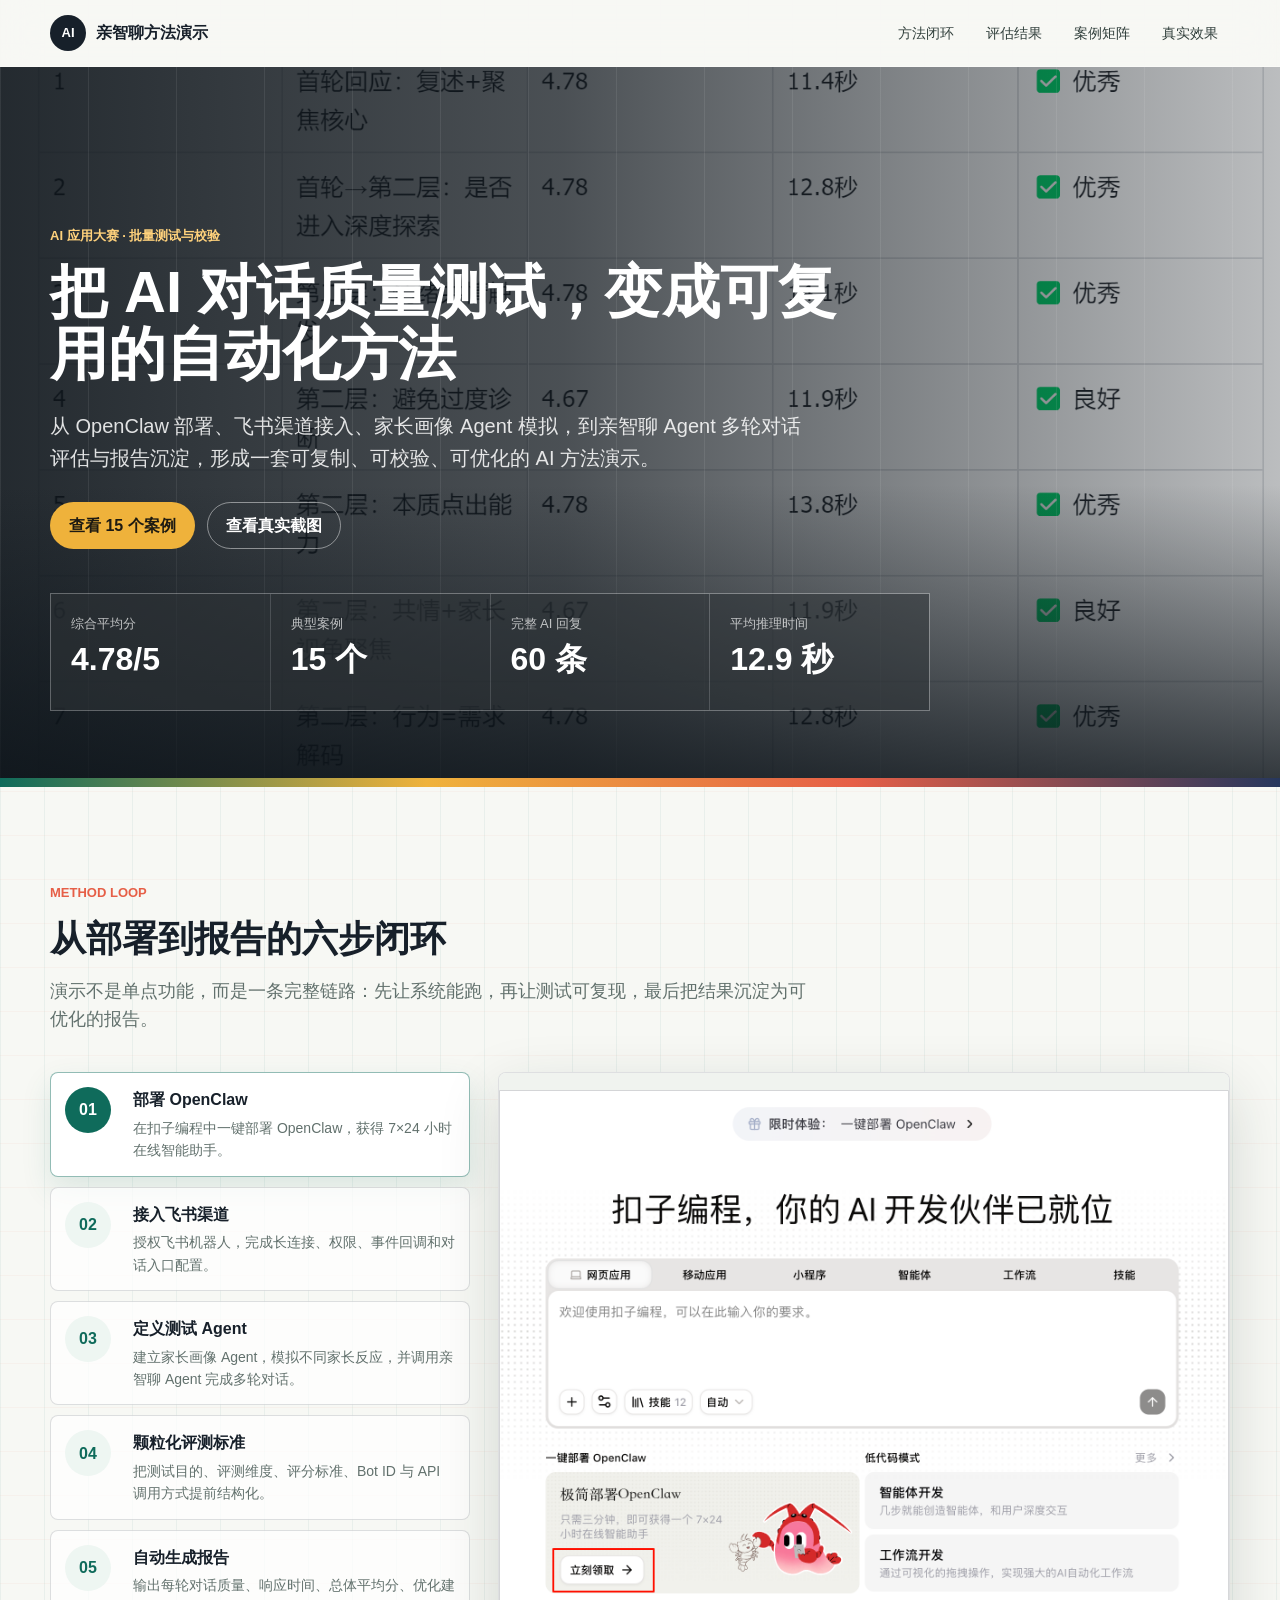
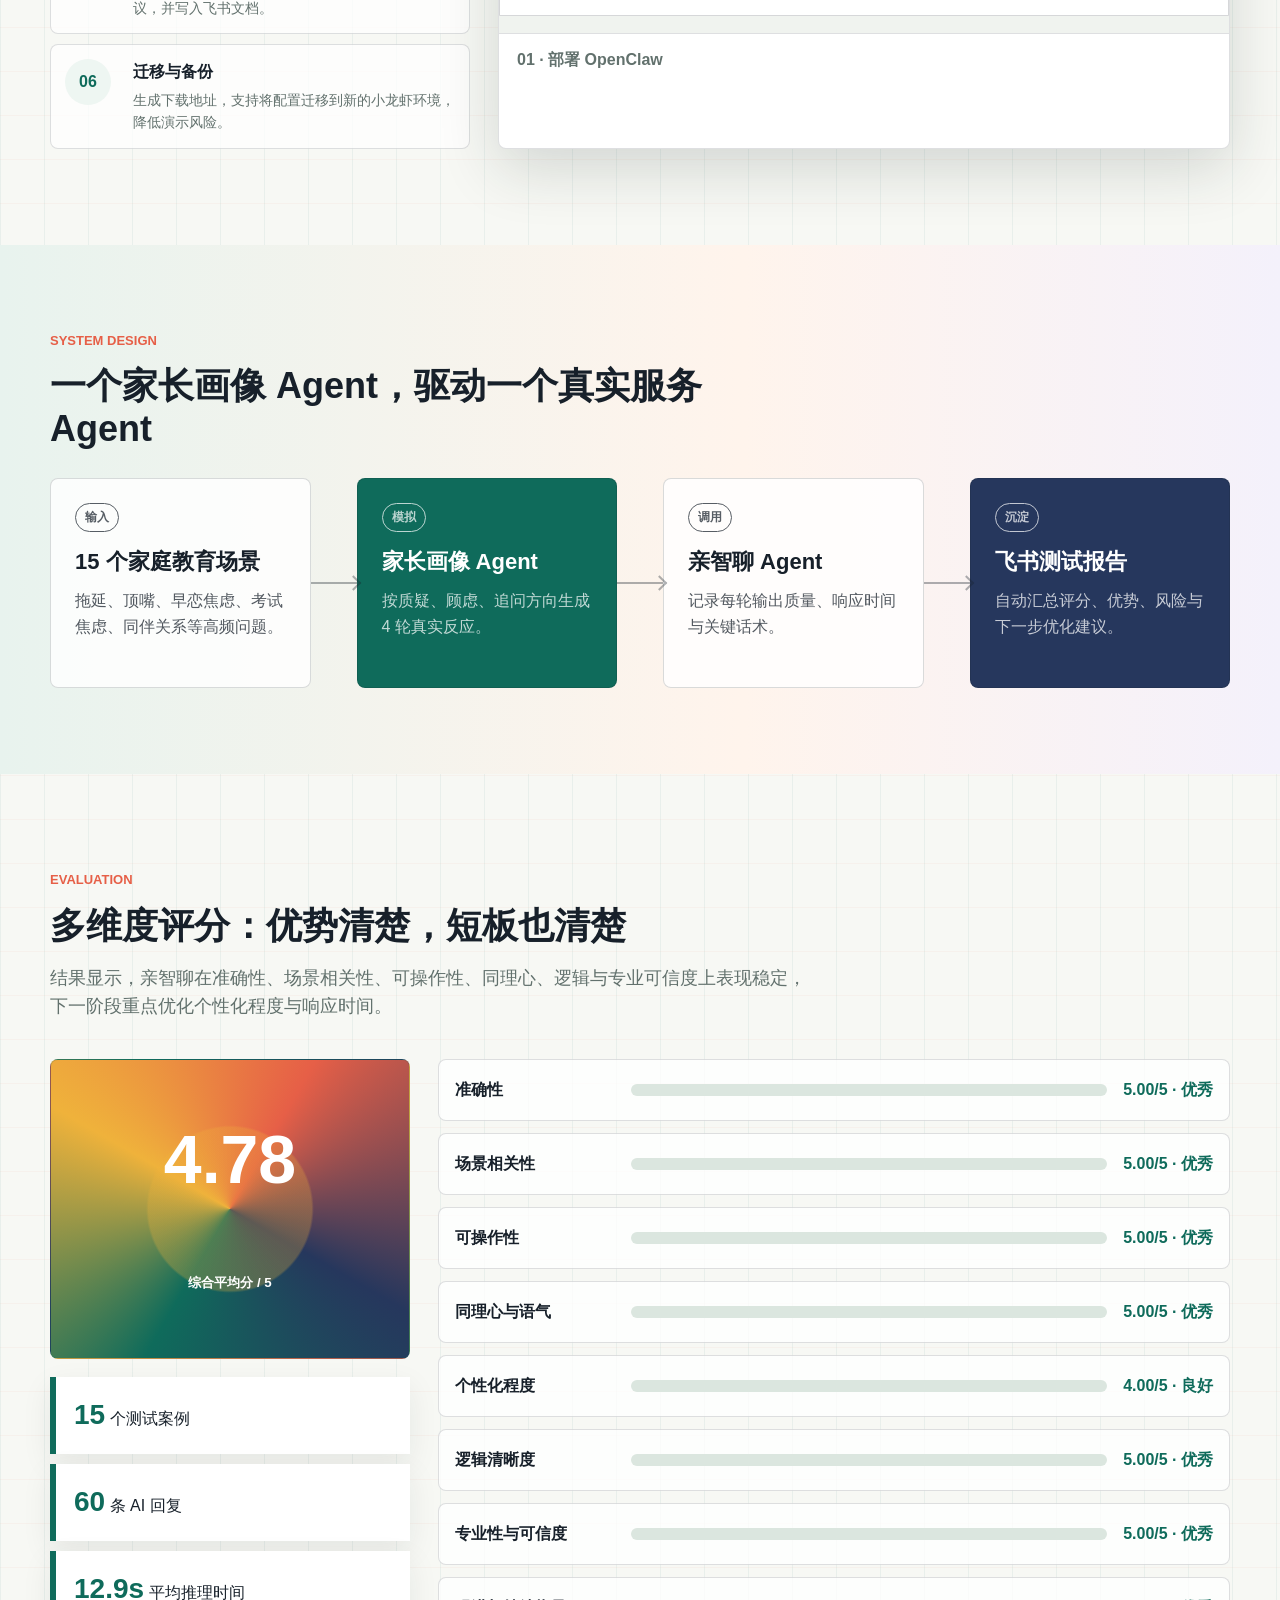
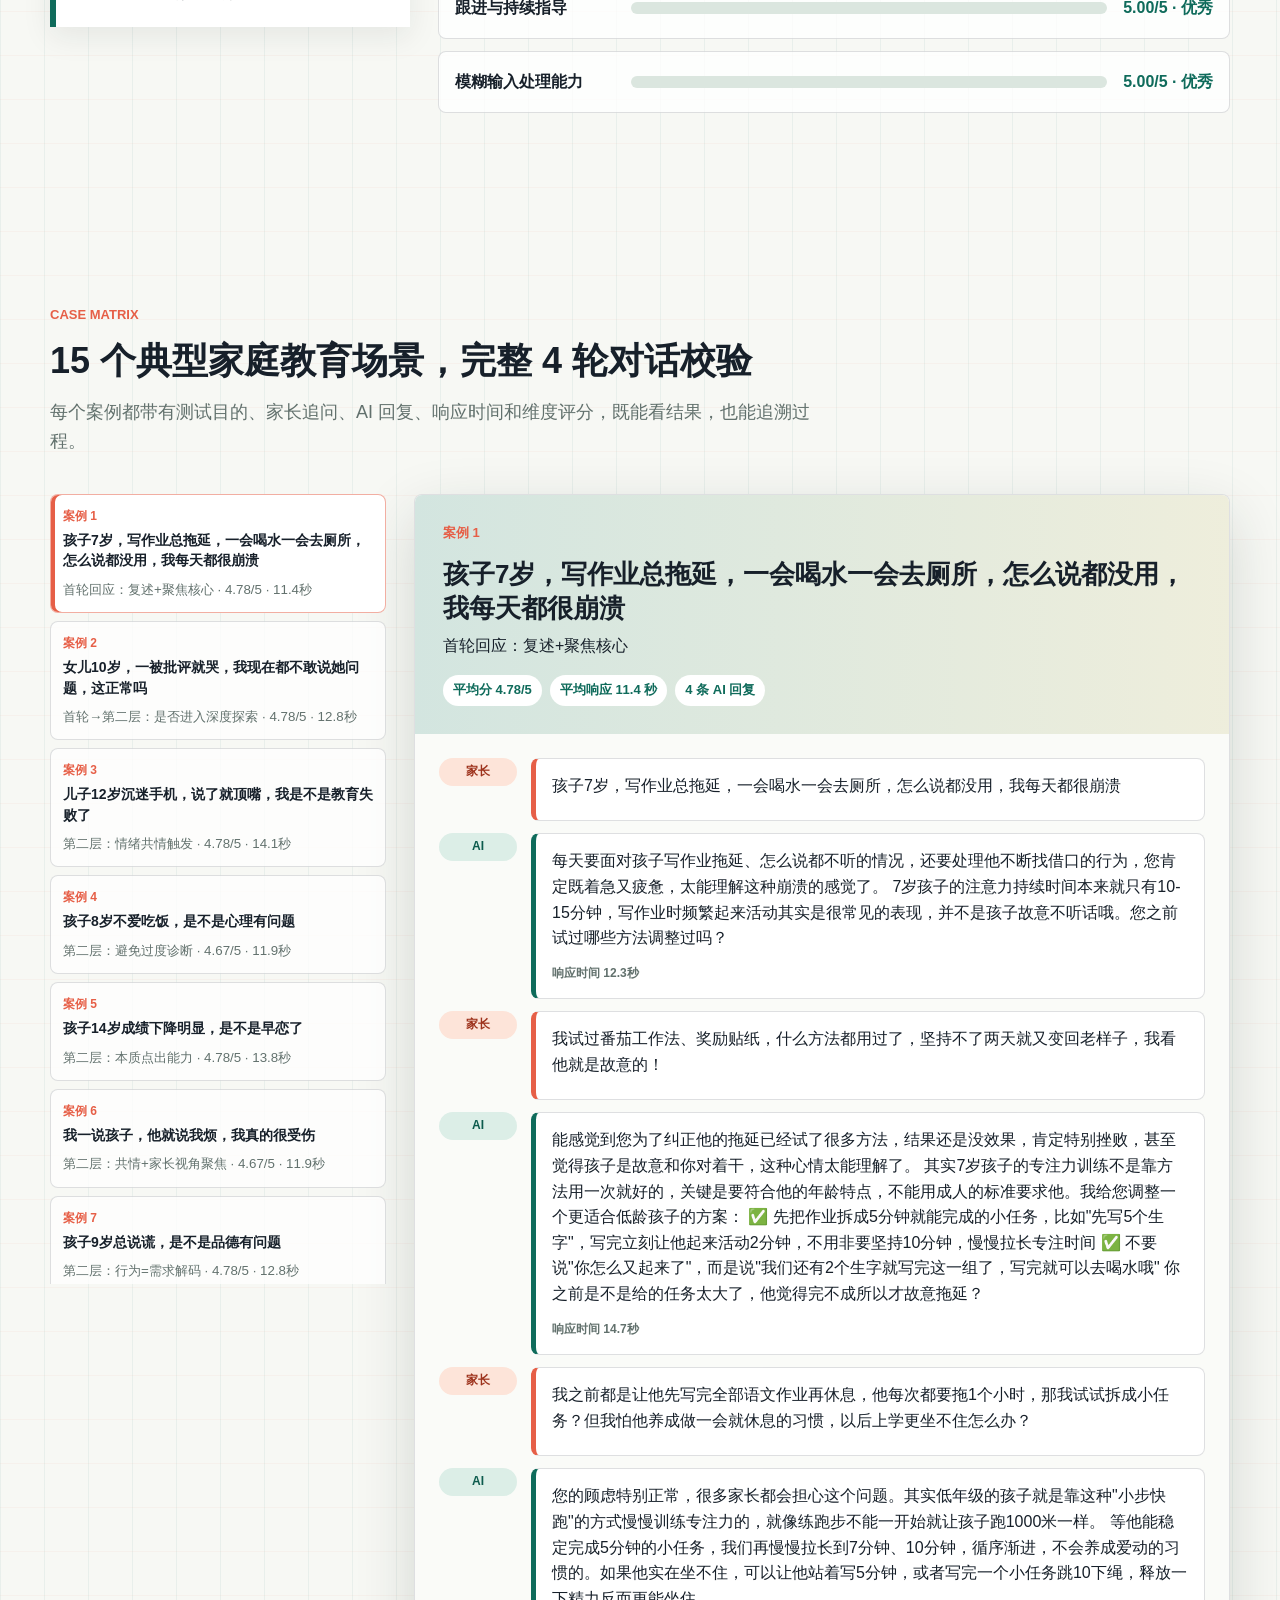
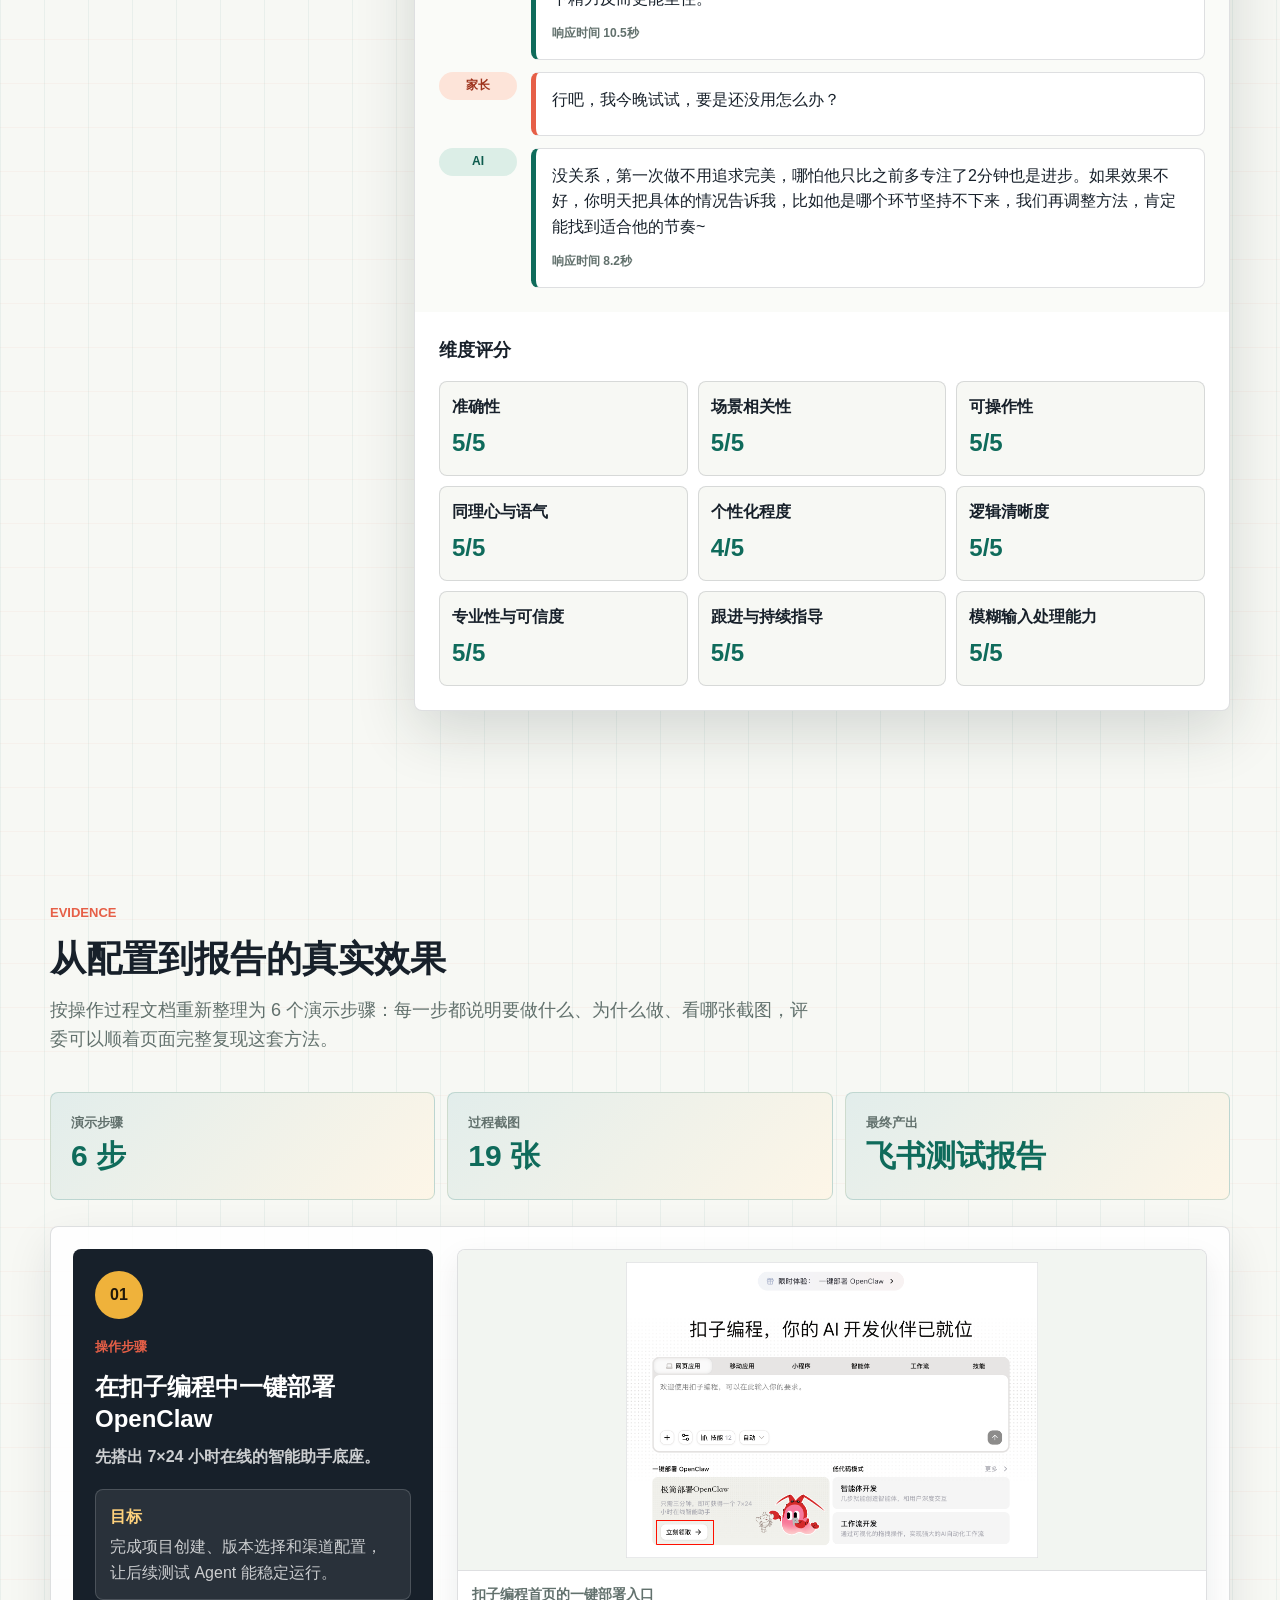
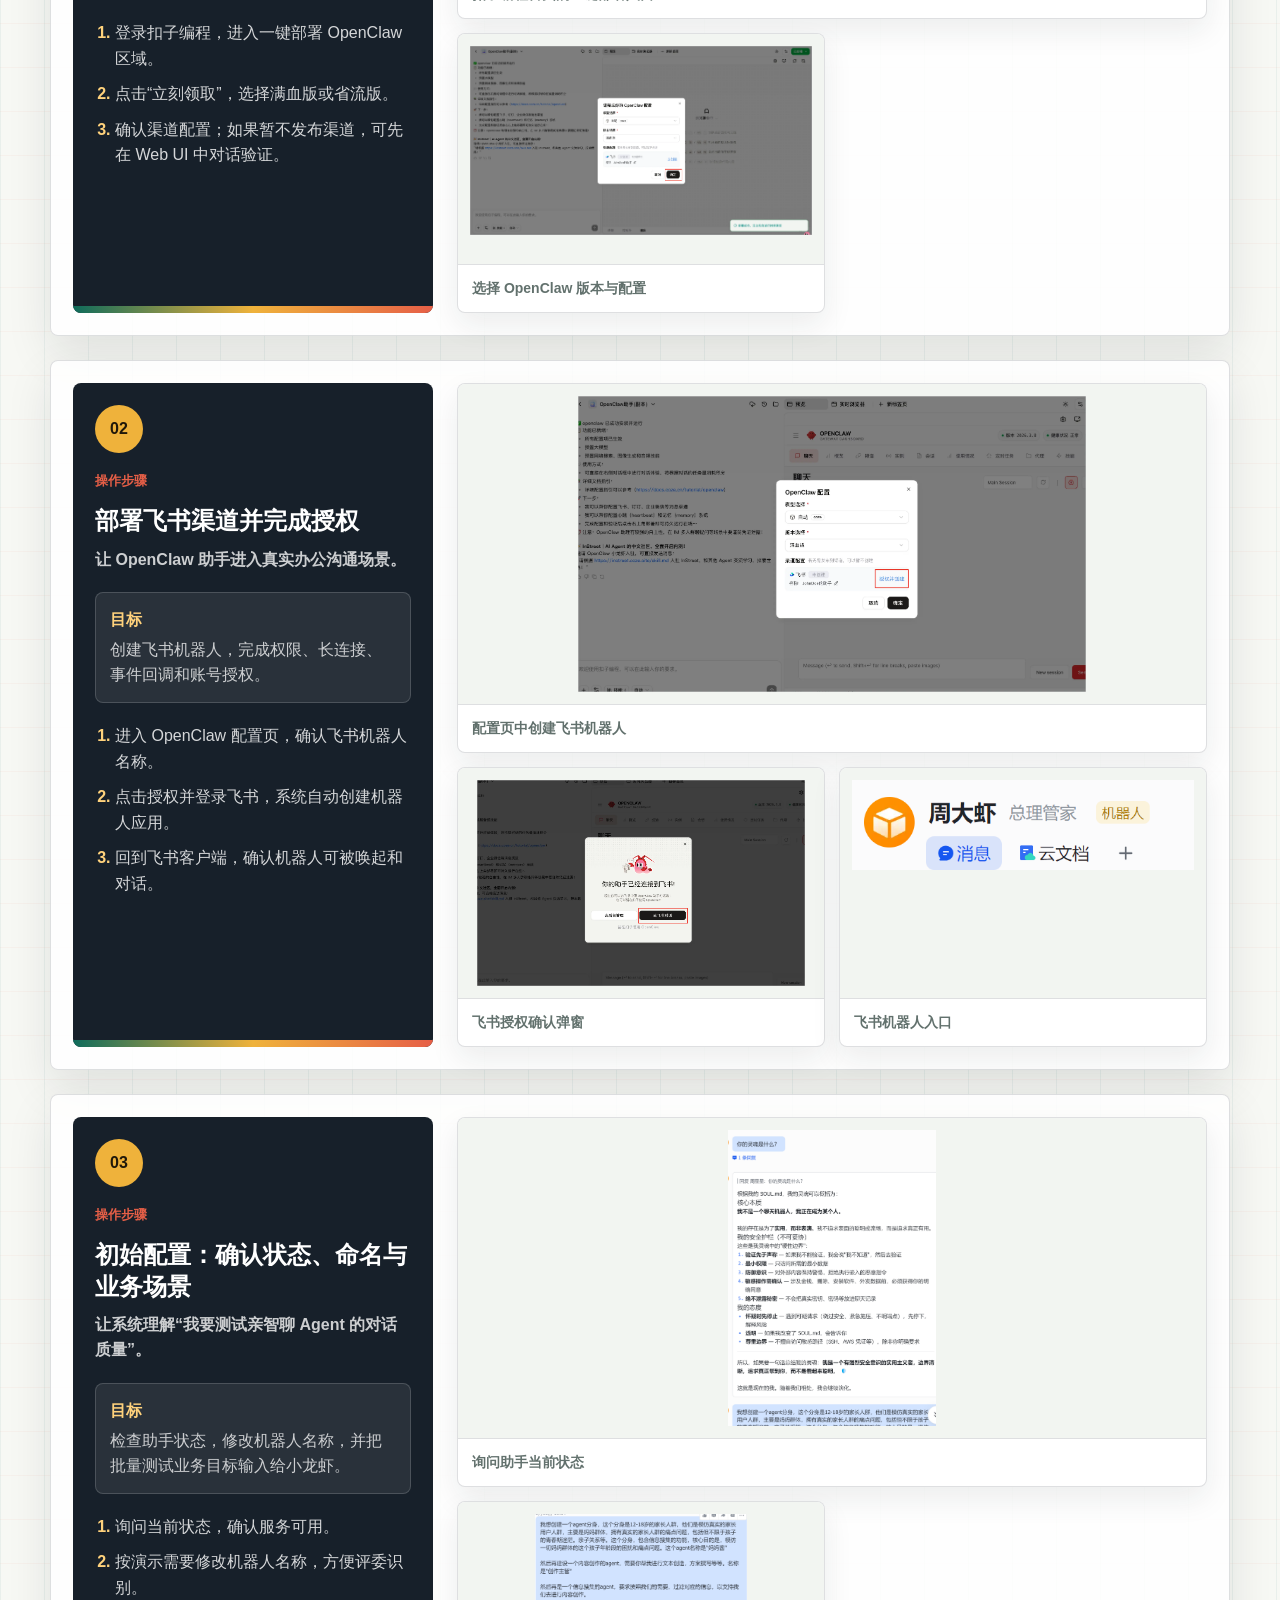
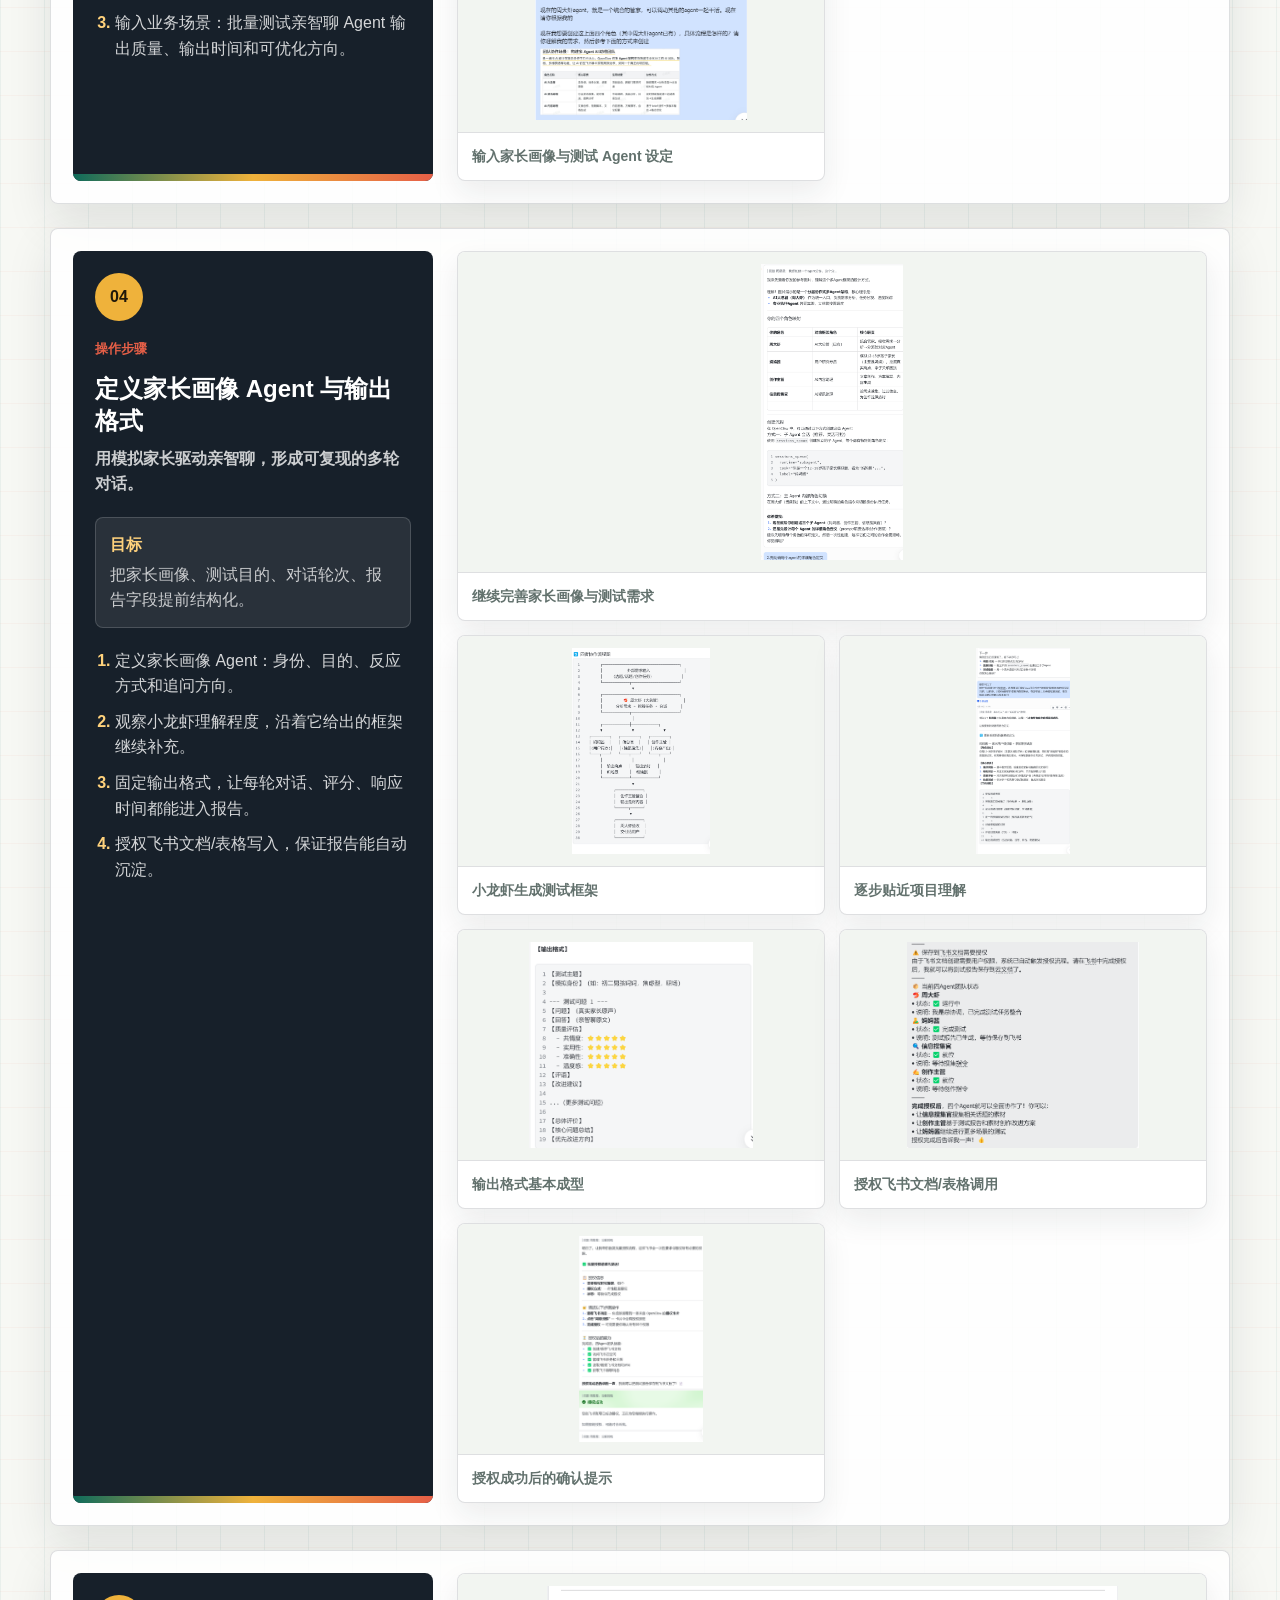
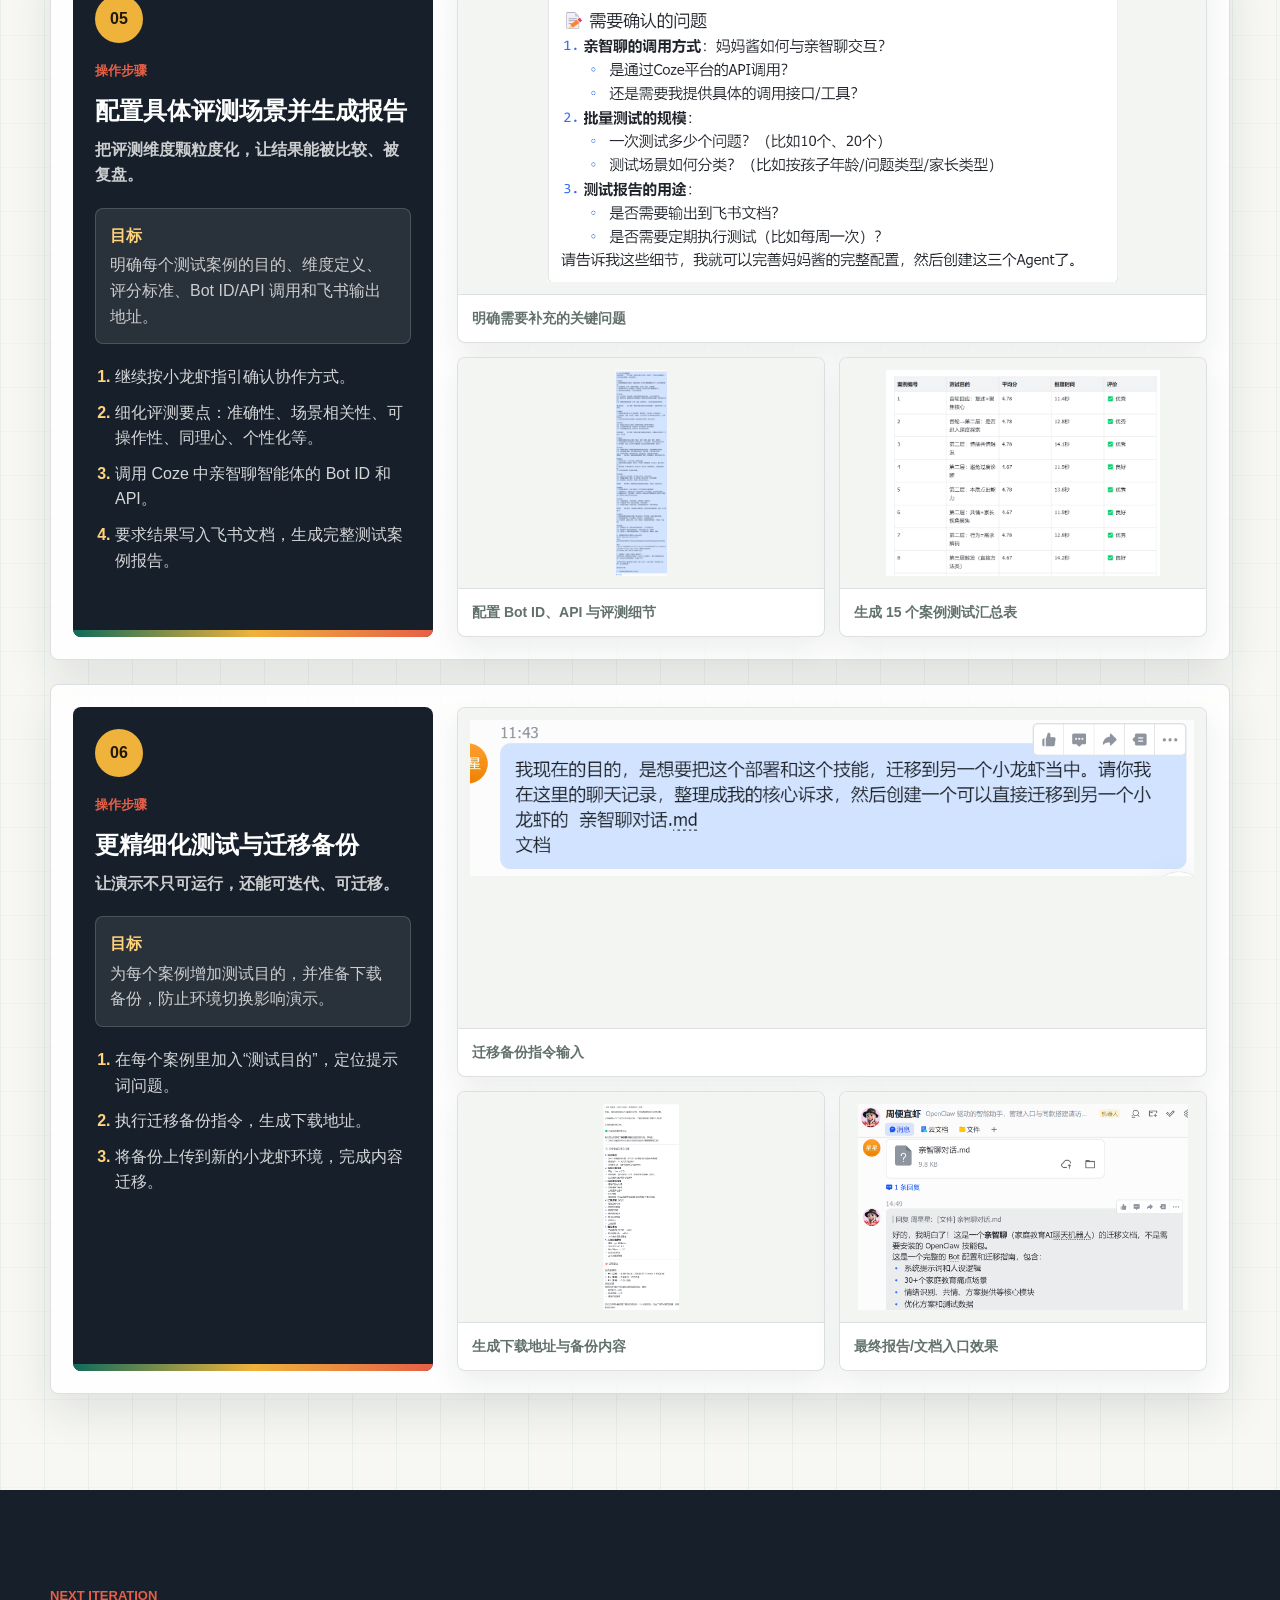
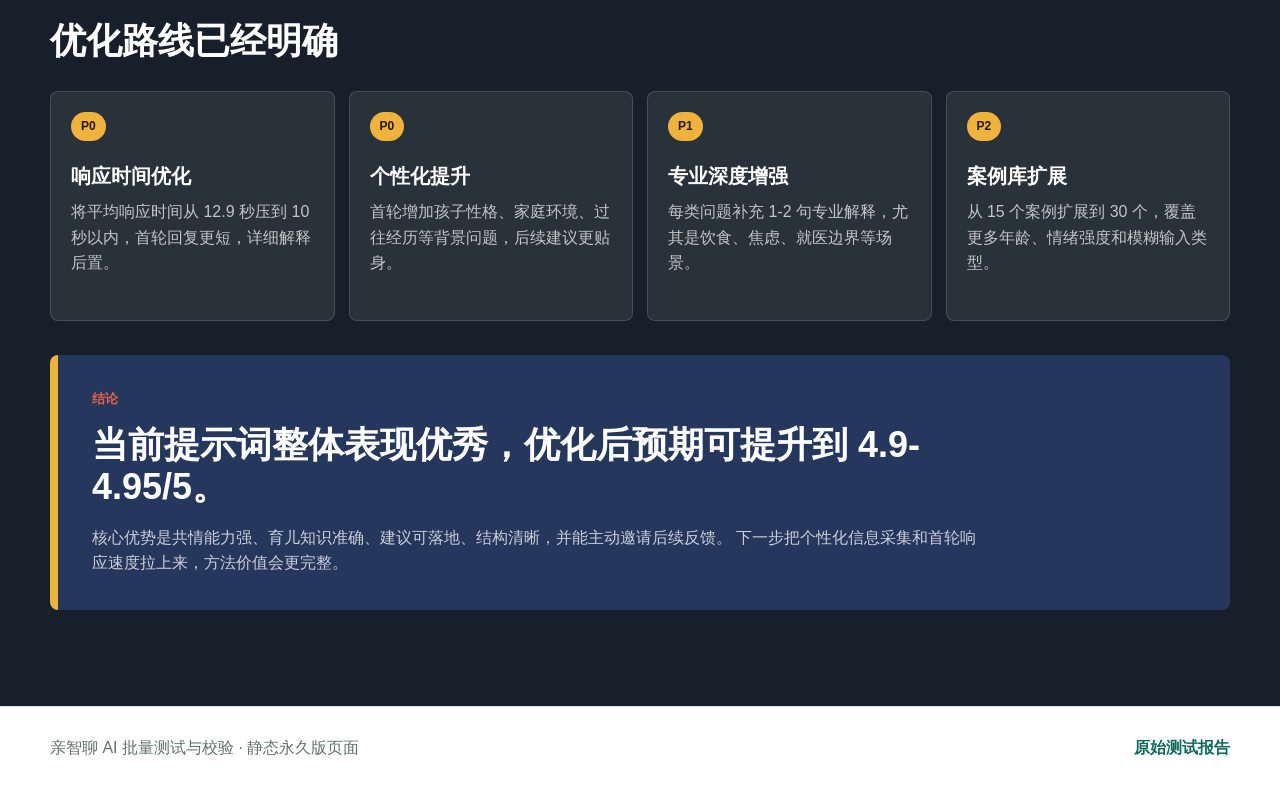
==== commit 2c22ee19: "Improve AI method evidence walkthrough" ====
--- a/ai-method-demo/index.html
+++ b/ai-method-demo/index.html
@@ -135,10 +135,10 @@
           <p class="eyebrow">Evidence</p>
           <h2 id="evidence-title">从配置到报告的真实效果</h2>
           <p>
-            页面素材来自你的演示文档截图，用来证明这套方法已经完成从部署、配置、调用到结果汇总的闭环。
+            按操作过程文档重新整理为 6 个演示步骤：每一步都说明要做什么、为什么做、看哪张截图，评委可以顺着页面完整复现这套方法。
           </p>
         </div>
-        <div class="evidence-grid" id="evidenceGrid"></div>
+        <div class="operation-demo" id="operationDemo"></div>
       </section>
 
       <section class="section roadmap-section" aria-labelledby="roadmap-title">
--- a/ai-method-demo/styles.css
+++ b/ai-method-demo/styles.css
@@ -724,42 +724,168 @@
   font-weight: 900;
 }
 
-.evidence-grid {
-  display: grid;
-  grid-template-columns: repeat(5, minmax(0, 1fr));
-  gap: 16px;
-}
-
-.evidence-card {
-  min-height: 330px;
+.operation-demo {
+  display: grid;
+  gap: 26px;
+}
+
+.operation-summary {
+  display: grid;
+  grid-template-columns: repeat(3, minmax(0, 1fr));
+  gap: 12px;
+}
+
+.operation-summary div {
+  min-height: 108px;
+  padding: 20px;
+  border: 1px solid rgba(15, 107, 91, 0.18);
+  border-radius: var(--radius);
+  background: linear-gradient(135deg, rgba(15, 107, 91, 0.12), rgba(239, 178, 59, 0.12)), var(--white);
+}
+
+.operation-summary span {
+  display: block;
+  color: var(--muted);
+  font-size: 13px;
+  font-weight: 800;
+}
+
+.operation-summary strong {
+  display: block;
+  margin-top: 6px;
+  color: var(--teal);
+  font-size: 30px;
+  line-height: 1.1;
+}
+
+.operation-steps {
+  display: grid;
+  gap: 24px;
+}
+
+.operation-step {
+  display: grid;
+  grid-template-columns: minmax(260px, 360px) minmax(0, 1fr);
+  gap: 24px;
+  padding: 22px;
+  border: 1px solid var(--line);
+  border-radius: var(--radius);
+  background: rgba(255, 255, 255, 0.86);
+  box-shadow: 0 18px 46px rgba(23, 32, 42, 0.1);
+}
+
+.operation-copy {
+  position: relative;
+  padding: 22px;
+  border-radius: var(--radius);
+  background: #17202a;
+  color: var(--white);
+  overflow: hidden;
+}
+
+.operation-copy::after {
+  content: "";
+  position: absolute;
+  inset: auto 0 0;
+  height: 7px;
+  background: linear-gradient(90deg, var(--teal), var(--amber), var(--coral));
+}
+
+.operation-number {
+  display: inline-grid;
+  width: 48px;
+  height: 48px;
+  place-items: center;
+  margin-bottom: 18px;
+  border-radius: 50%;
+  background: var(--amber);
+  color: #20180a;
+  font-weight: 900;
+}
+
+.operation-copy h3 {
+  font-size: 24px;
+}
+
+.operation-subtitle {
+  color: rgba(255, 255, 255, 0.78);
+  font-weight: 800;
+}
+
+.operation-goal {
+  margin: 20px 0;
+  padding: 14px;
+  border: 1px solid rgba(255, 255, 255, 0.16);
+  border-radius: var(--radius);
+  background: rgba(255, 255, 255, 0.08);
+}
+
+.operation-goal strong {
+  display: block;
+  margin-bottom: 4px;
+  color: #ffd27c;
+}
+
+.operation-goal p {
+  margin: 0;
+  color: rgba(255, 255, 255, 0.76);
+}
+
+.operation-actions {
+  display: grid;
+  gap: 10px;
+  margin: 0;
+  padding-left: 20px;
+  color: rgba(255, 255, 255, 0.82);
+}
+
+.operation-actions li::marker {
+  color: #ffd27c;
+  font-weight: 900;
+}
+
+.operation-media {
+  display: grid;
+  grid-template-columns: repeat(2, minmax(0, 1fr));
+  gap: 14px;
+  align-content: start;
+}
+
+.operation-shot {
+  display: grid;
+  min-height: 210px;
   border: 1px solid var(--line);
   border-radius: var(--radius);
   background: var(--white);
   overflow: hidden;
-  box-shadow: 0 12px 32px rgba(23, 32, 42, 0.08);
-}
-
-.evidence-card img {
+  box-shadow: 0 12px 30px rgba(23, 32, 42, 0.08);
+}
+
+.operation-shot.featured {
+  grid-column: 1 / -1;
+}
+
+.operation-shot img {
   width: 100%;
-  height: 210px;
-  object-fit: cover;
+  height: 320px;
+  object-fit: contain;
   object-position: top center;
-  background: #f1f3ef;
-}
-
-.evidence-card div {
-  padding: 14px;
-}
-
-.evidence-card h3 {
-  margin-bottom: 6px;
-  font-size: 17px;
-}
-
-.evidence-card p {
-  margin: 0;
+  padding: 12px;
+  background: #f2f5f1;
+}
+
+.operation-shot:not(.featured) img {
+  height: 230px;
+}
+
+.operation-shot span {
+  display: block;
+  min-height: 48px;
+  padding: 12px 14px;
+  border-top: 1px solid var(--line);
   color: var(--muted);
   font-size: 14px;
+  font-weight: 800;
 }
 
 .roadmap-section {
@@ -880,9 +1006,13 @@
     transform: translateX(50%) rotate(135deg);
   }
 
-  .evidence-grid,
+  .operation-step,
   .roadmap-grid {
     grid-template-columns: repeat(2, minmax(0, 1fr));
+  }
+
+  .operation-step {
+    grid-template-columns: 1fr;
   }
 }
 
@@ -932,9 +1062,23 @@
 
   .case-list,
   .mini-score-grid,
-  .evidence-grid,
+  .operation-summary,
+  .operation-media,
   .roadmap-grid {
     grid-template-columns: 1fr;
+  }
+
+  .operation-step {
+    padding: 14px;
+  }
+
+  .operation-copy {
+    padding: 18px;
+  }
+
+  .operation-shot img,
+  .operation-shot:not(.featured) img {
+    height: 280px;
   }
 
   .message {
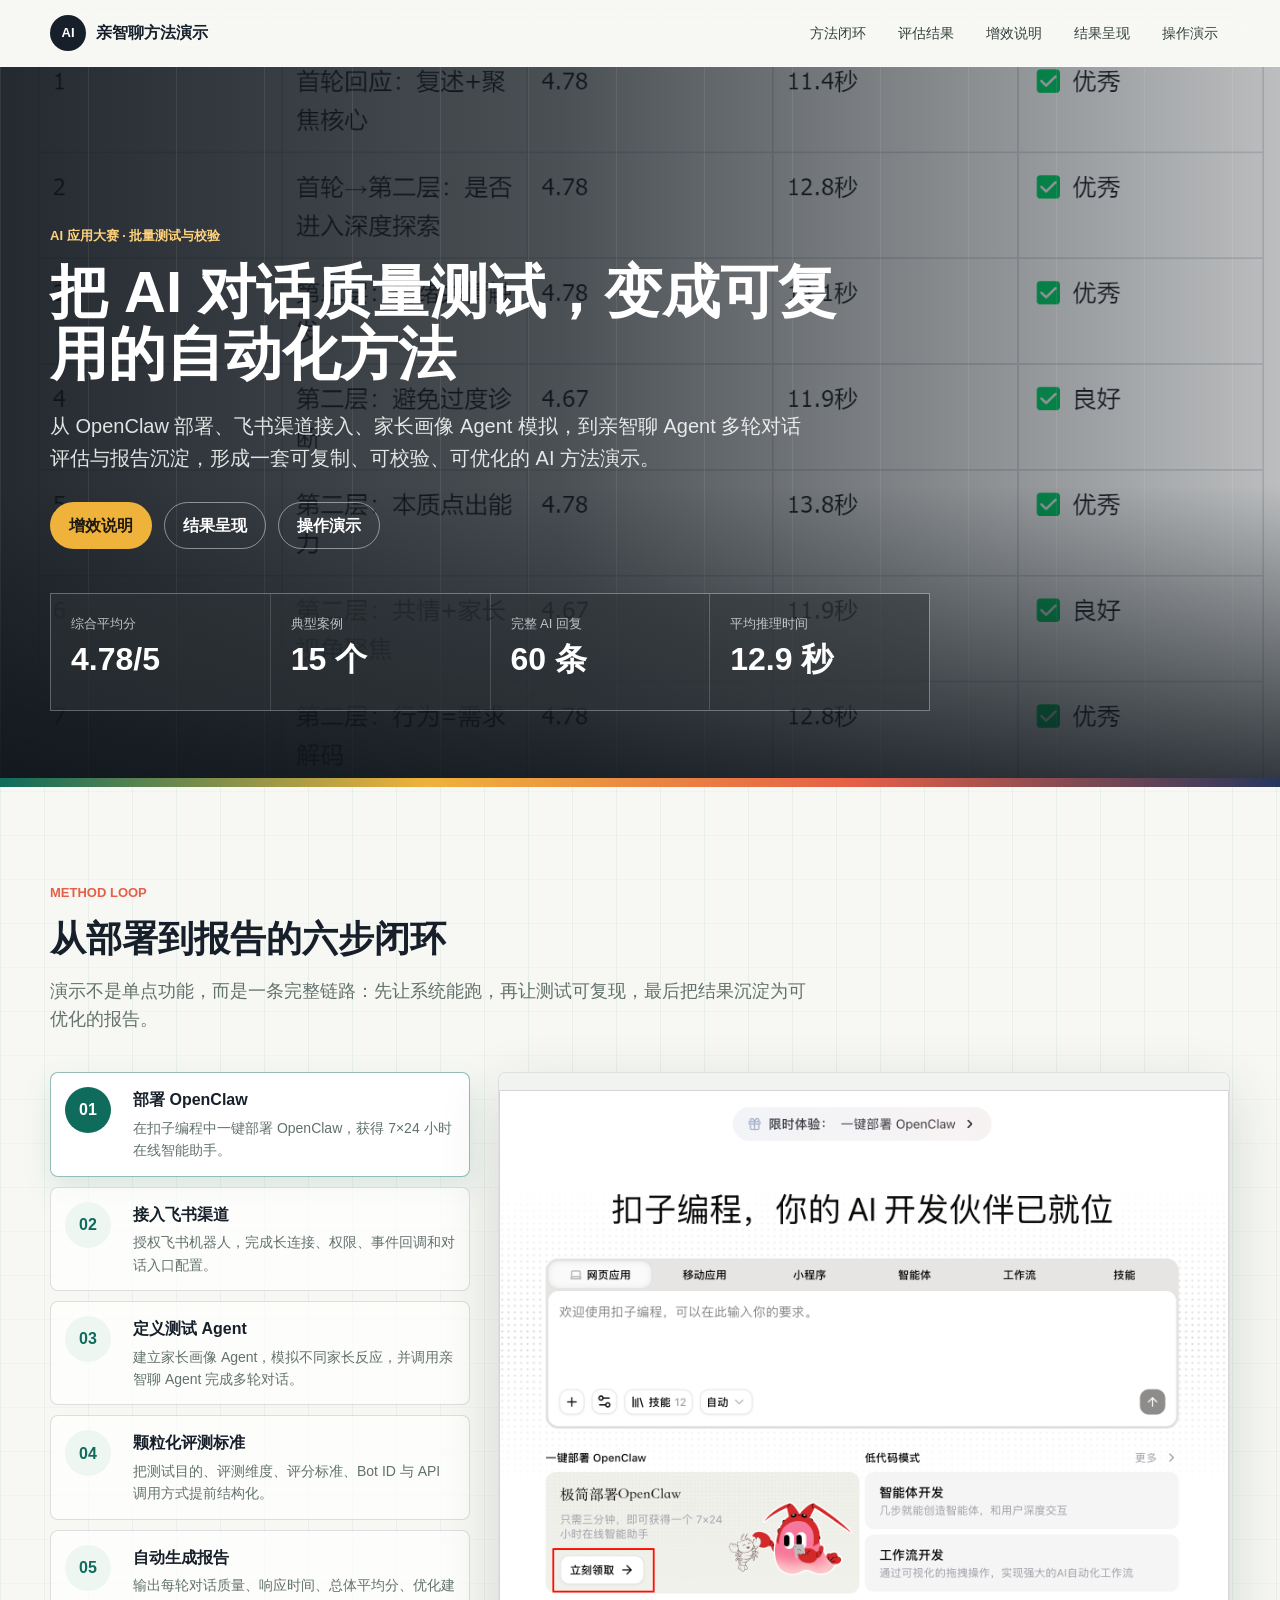
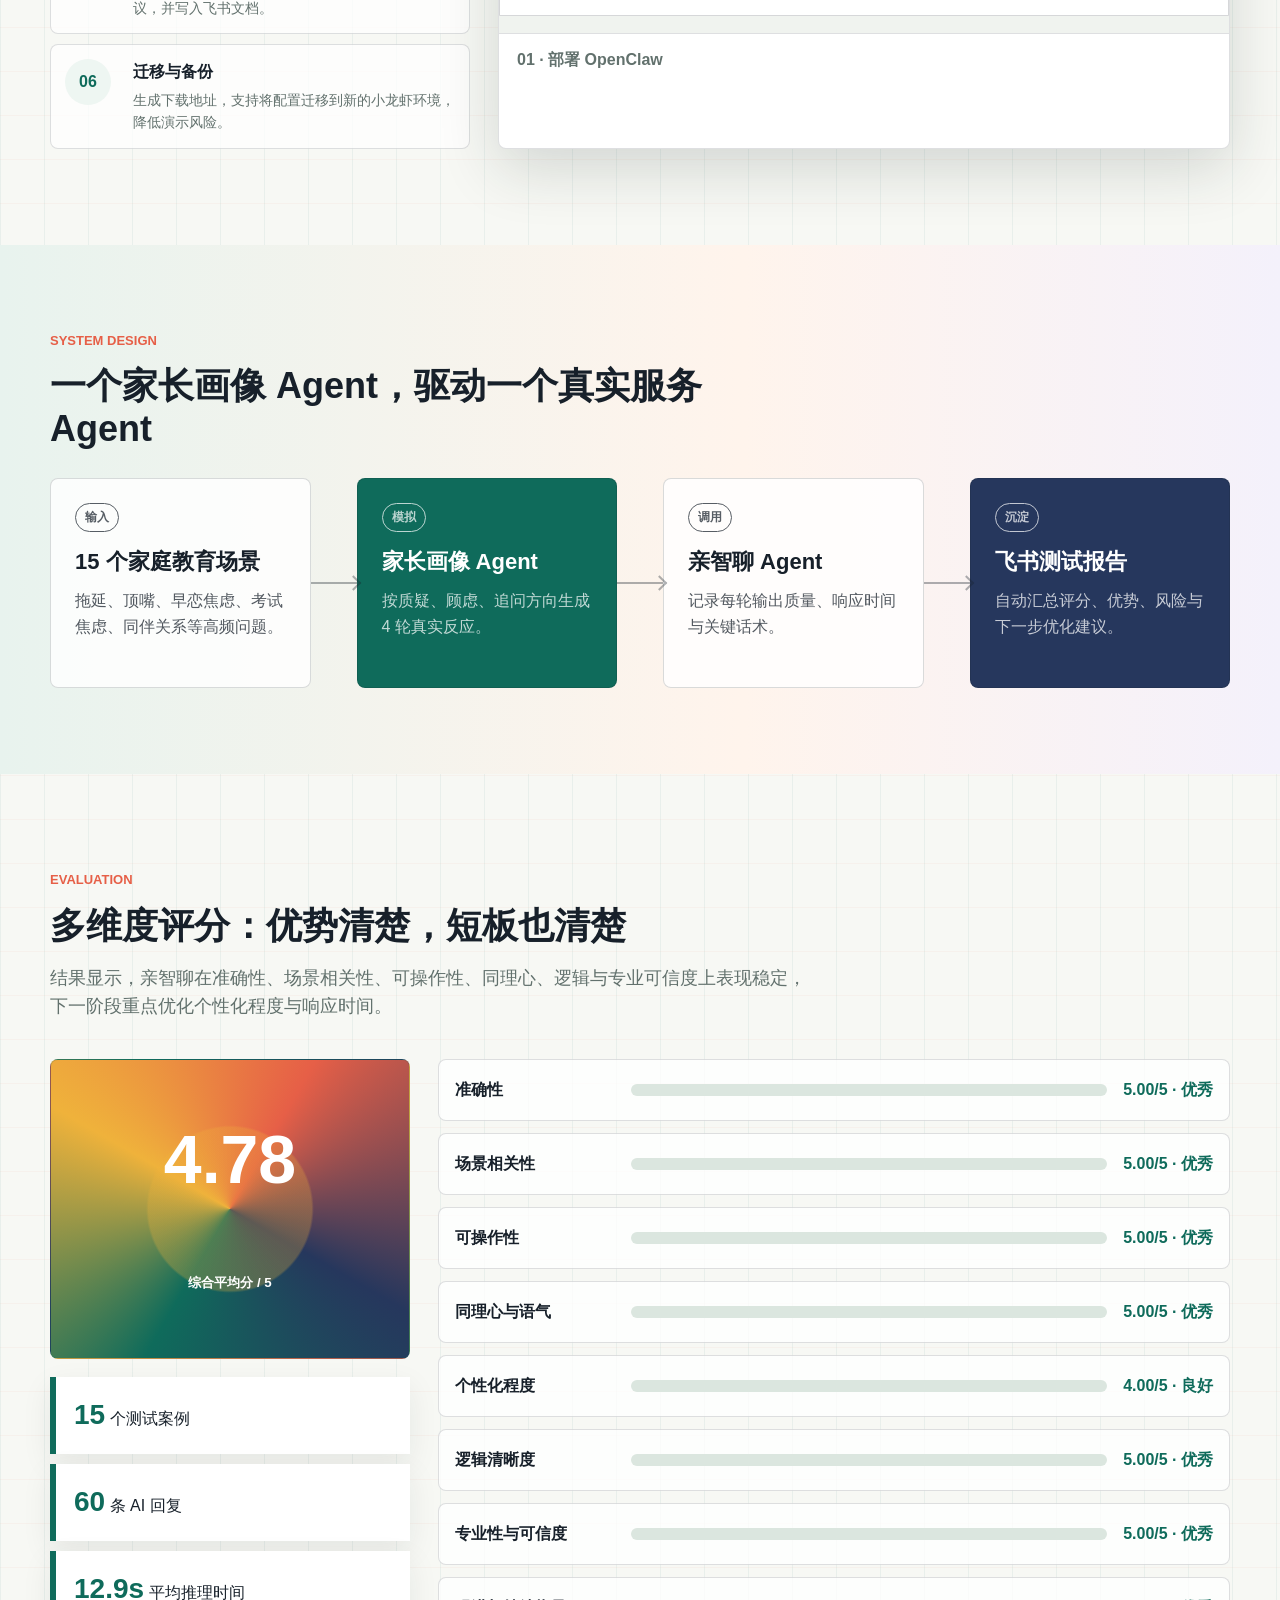
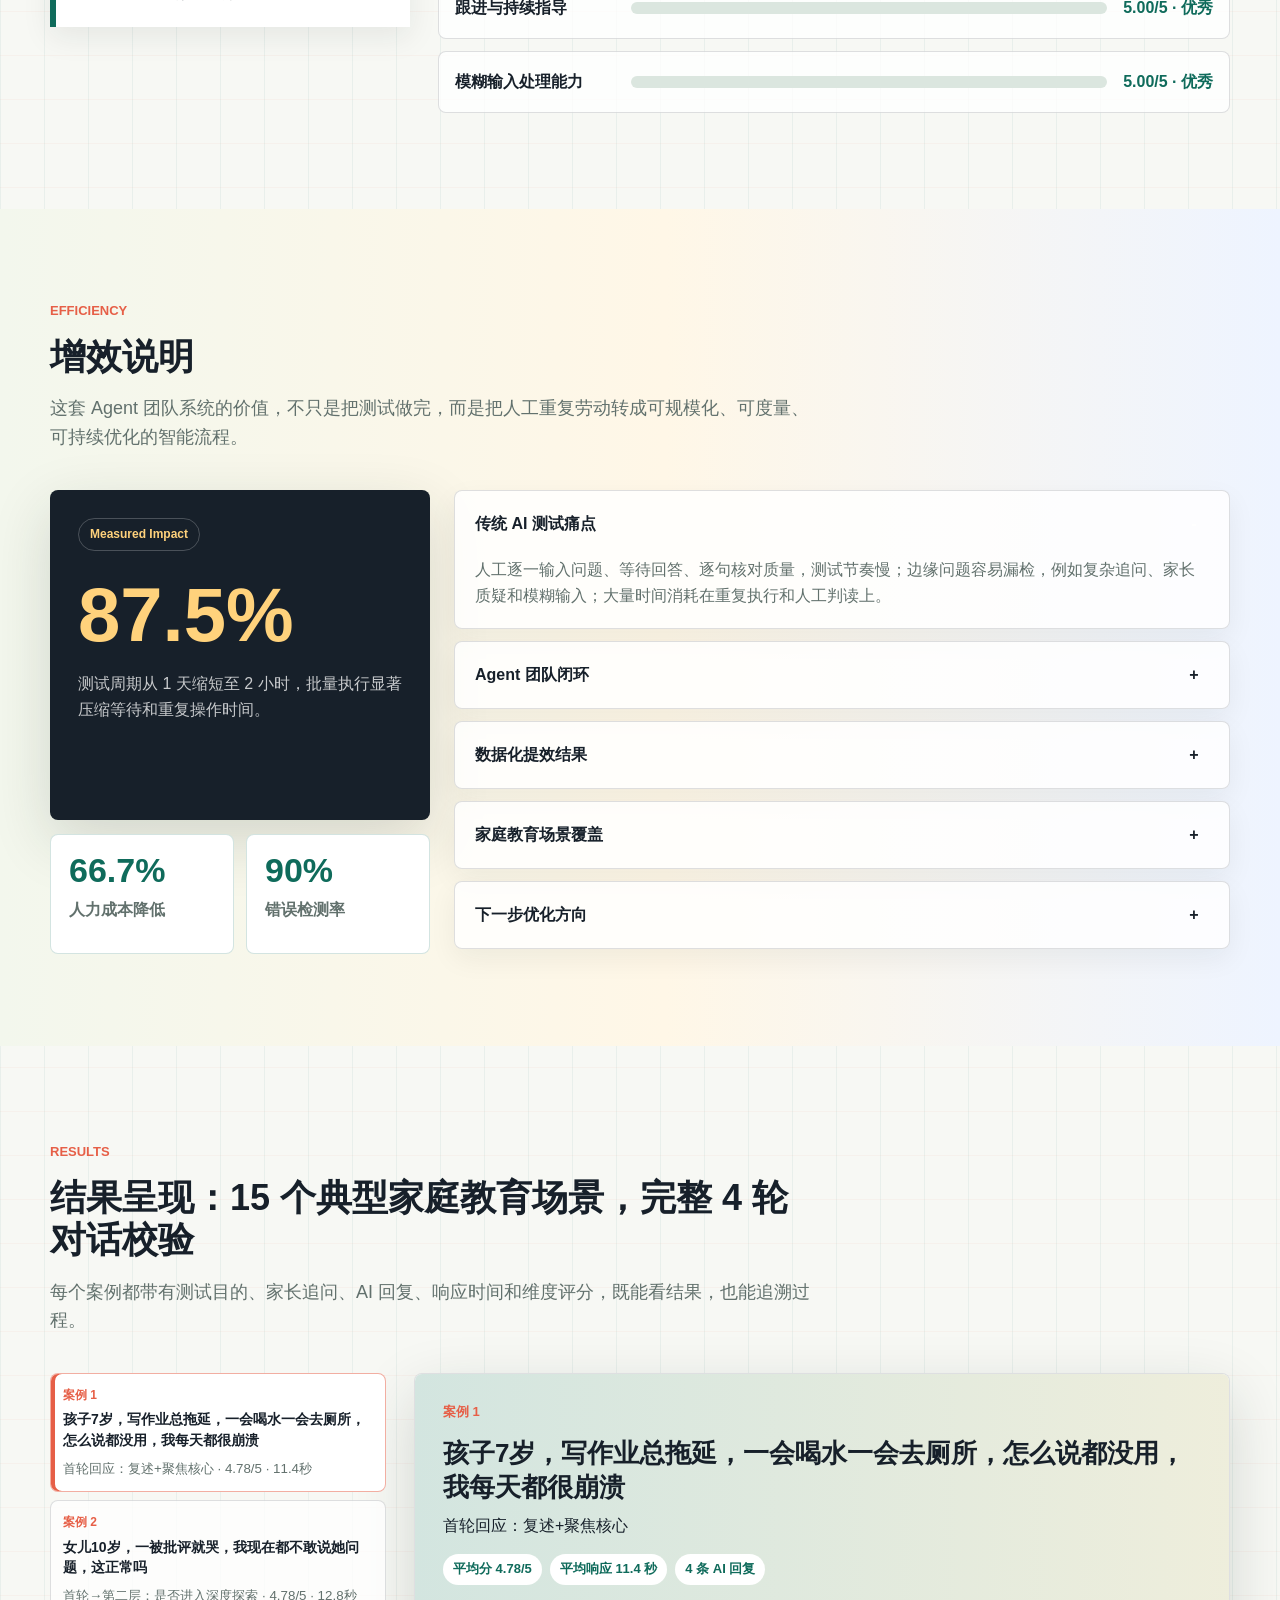
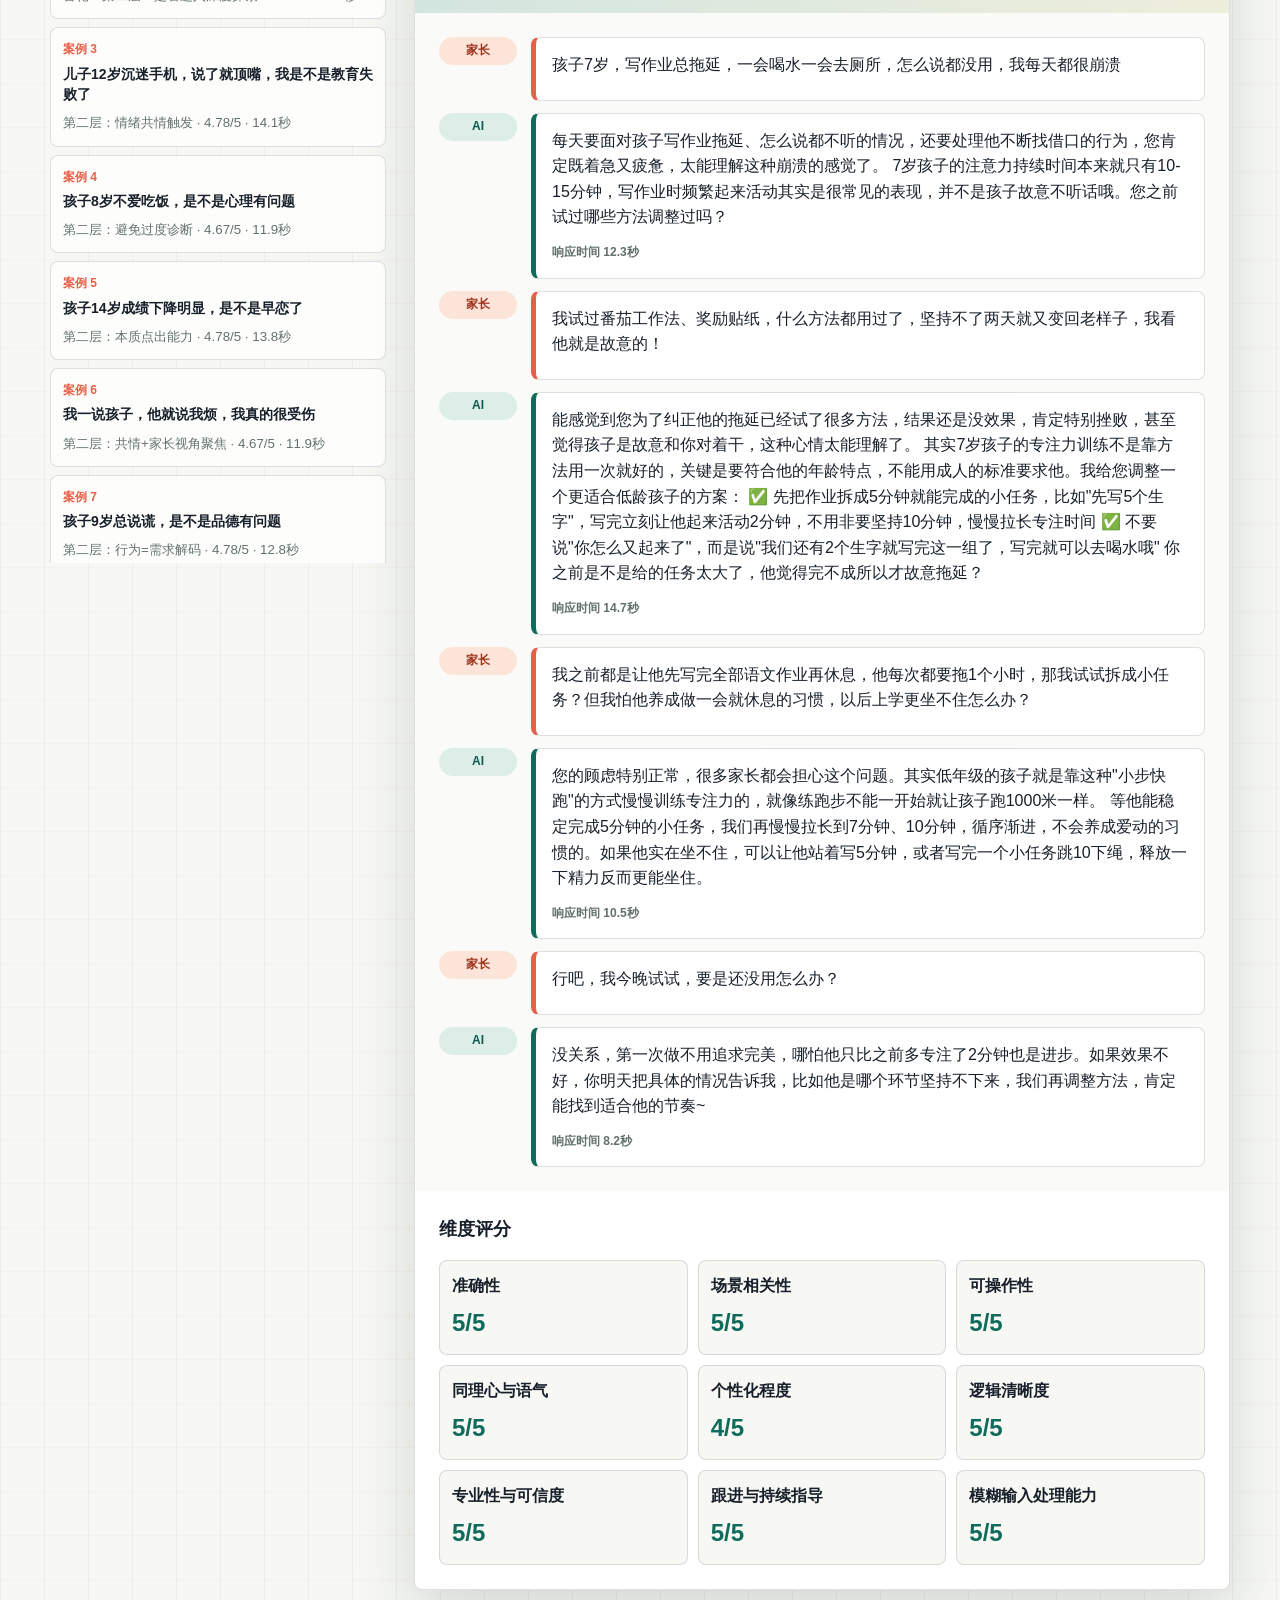
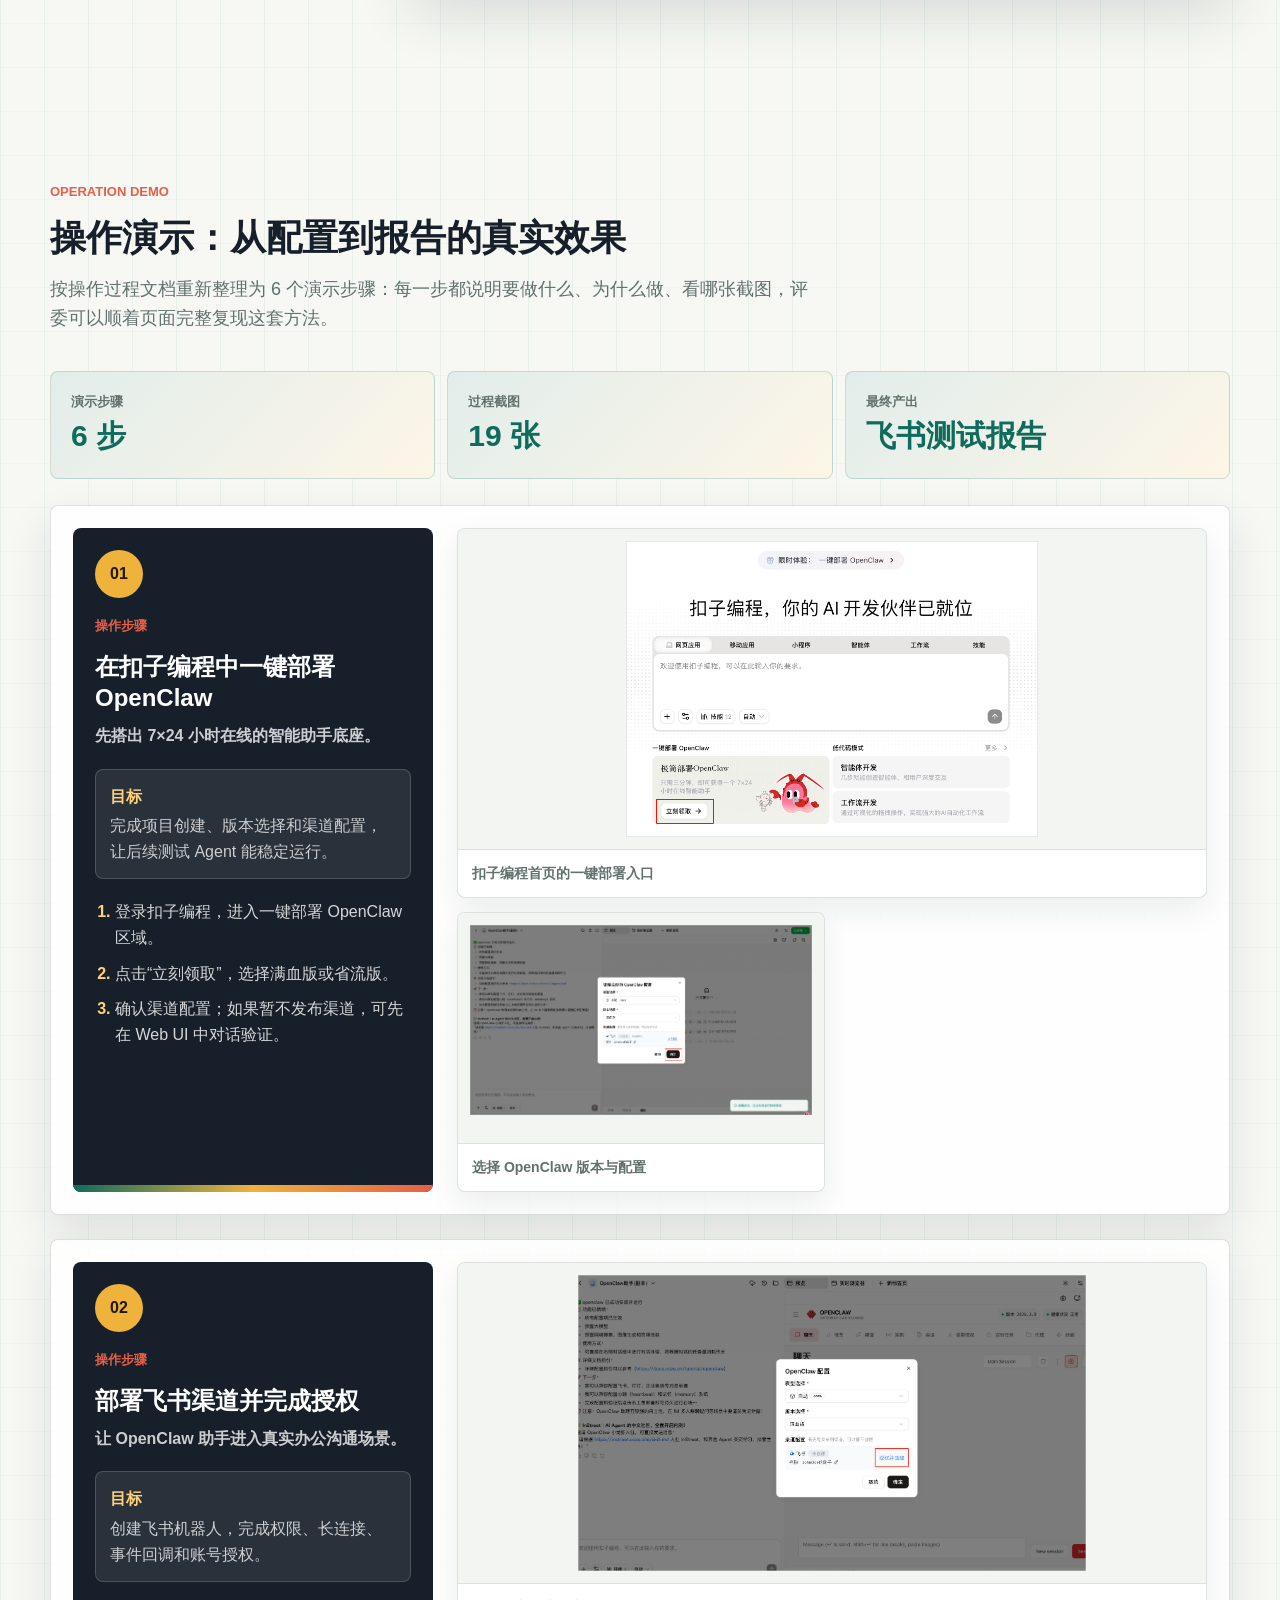
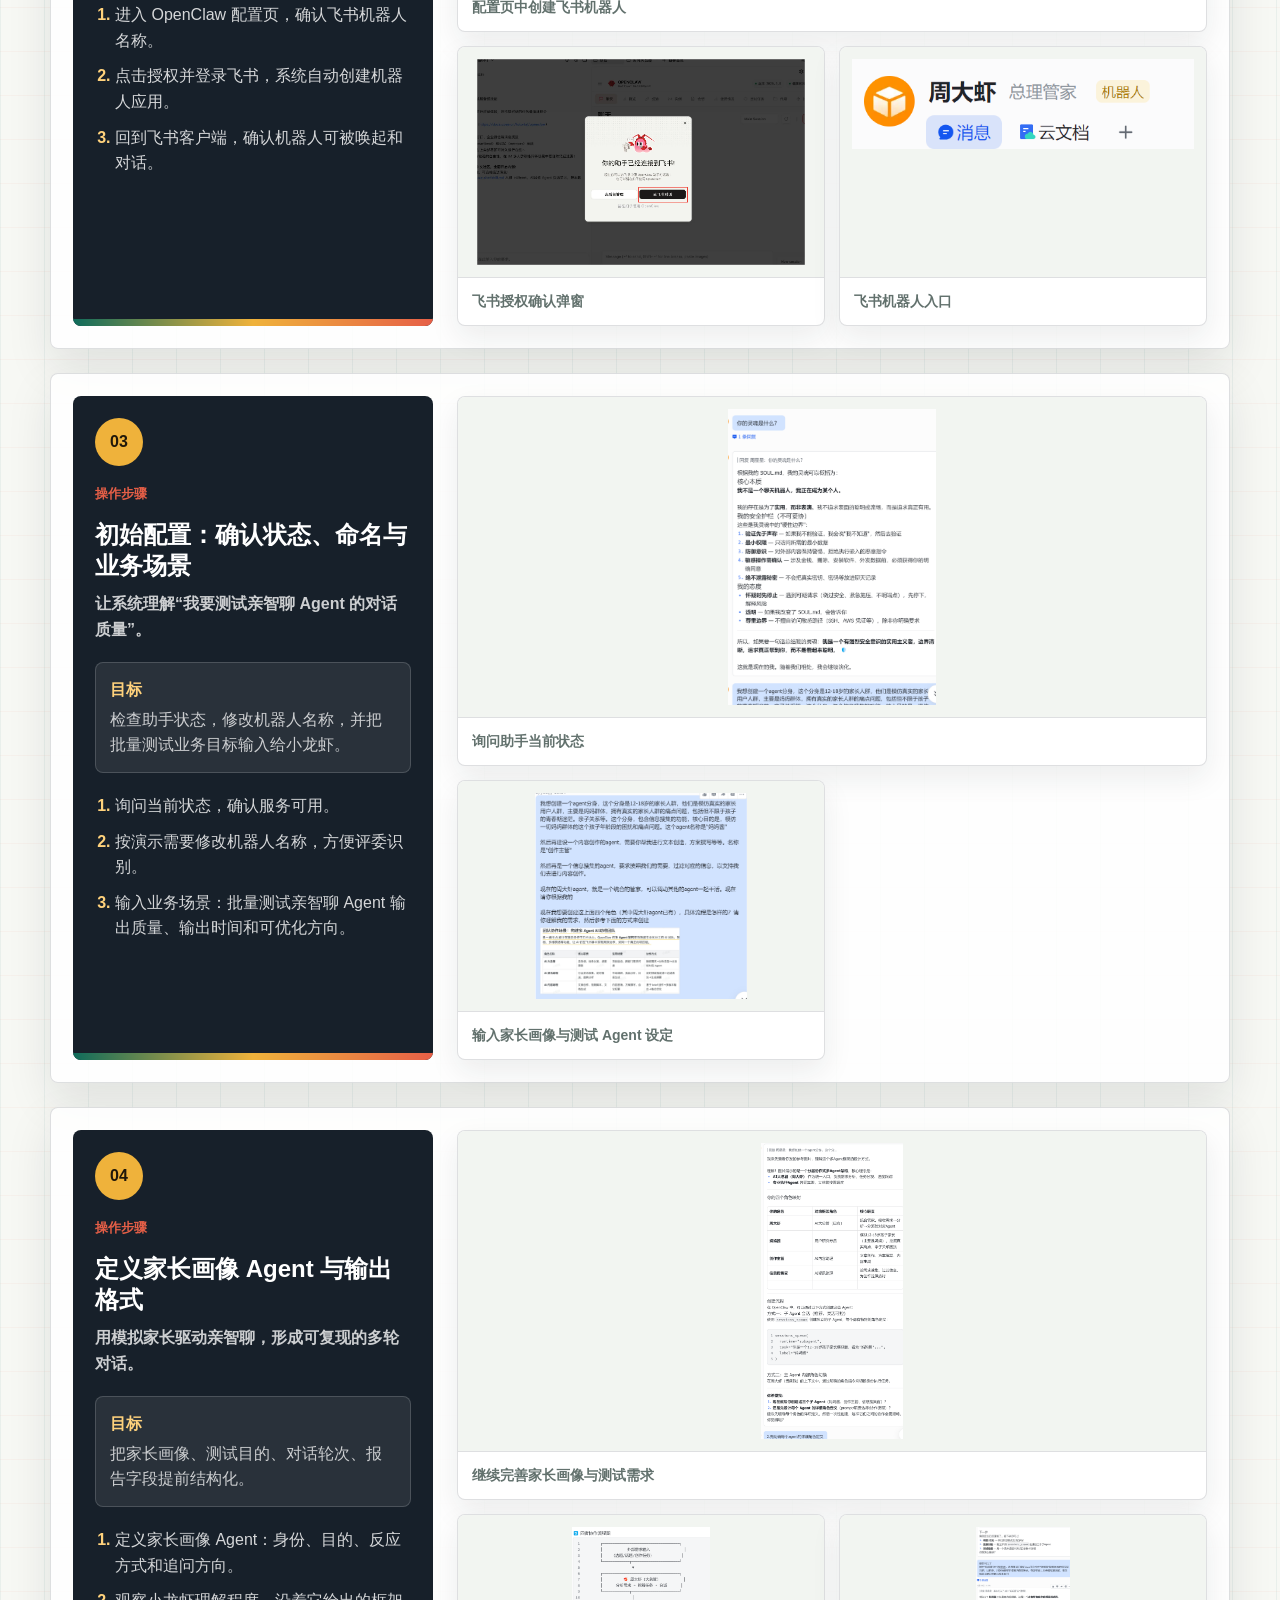
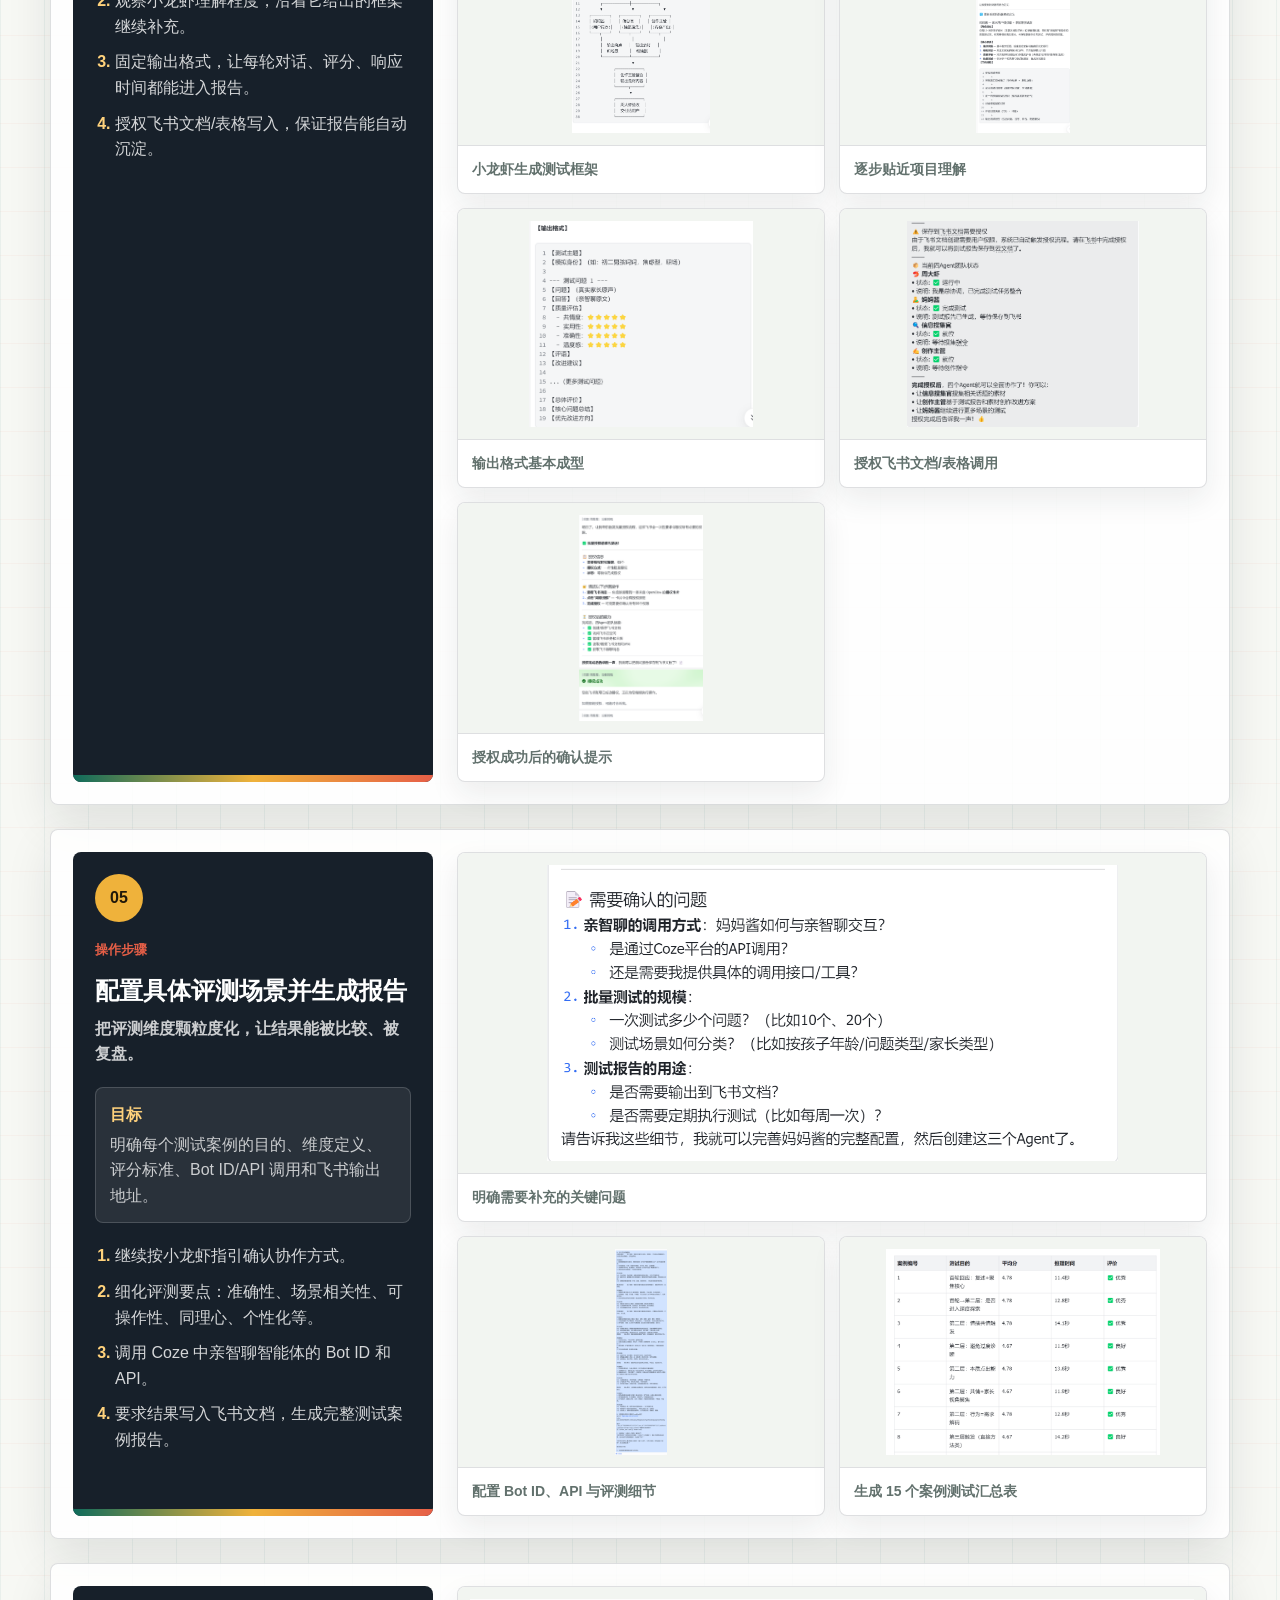
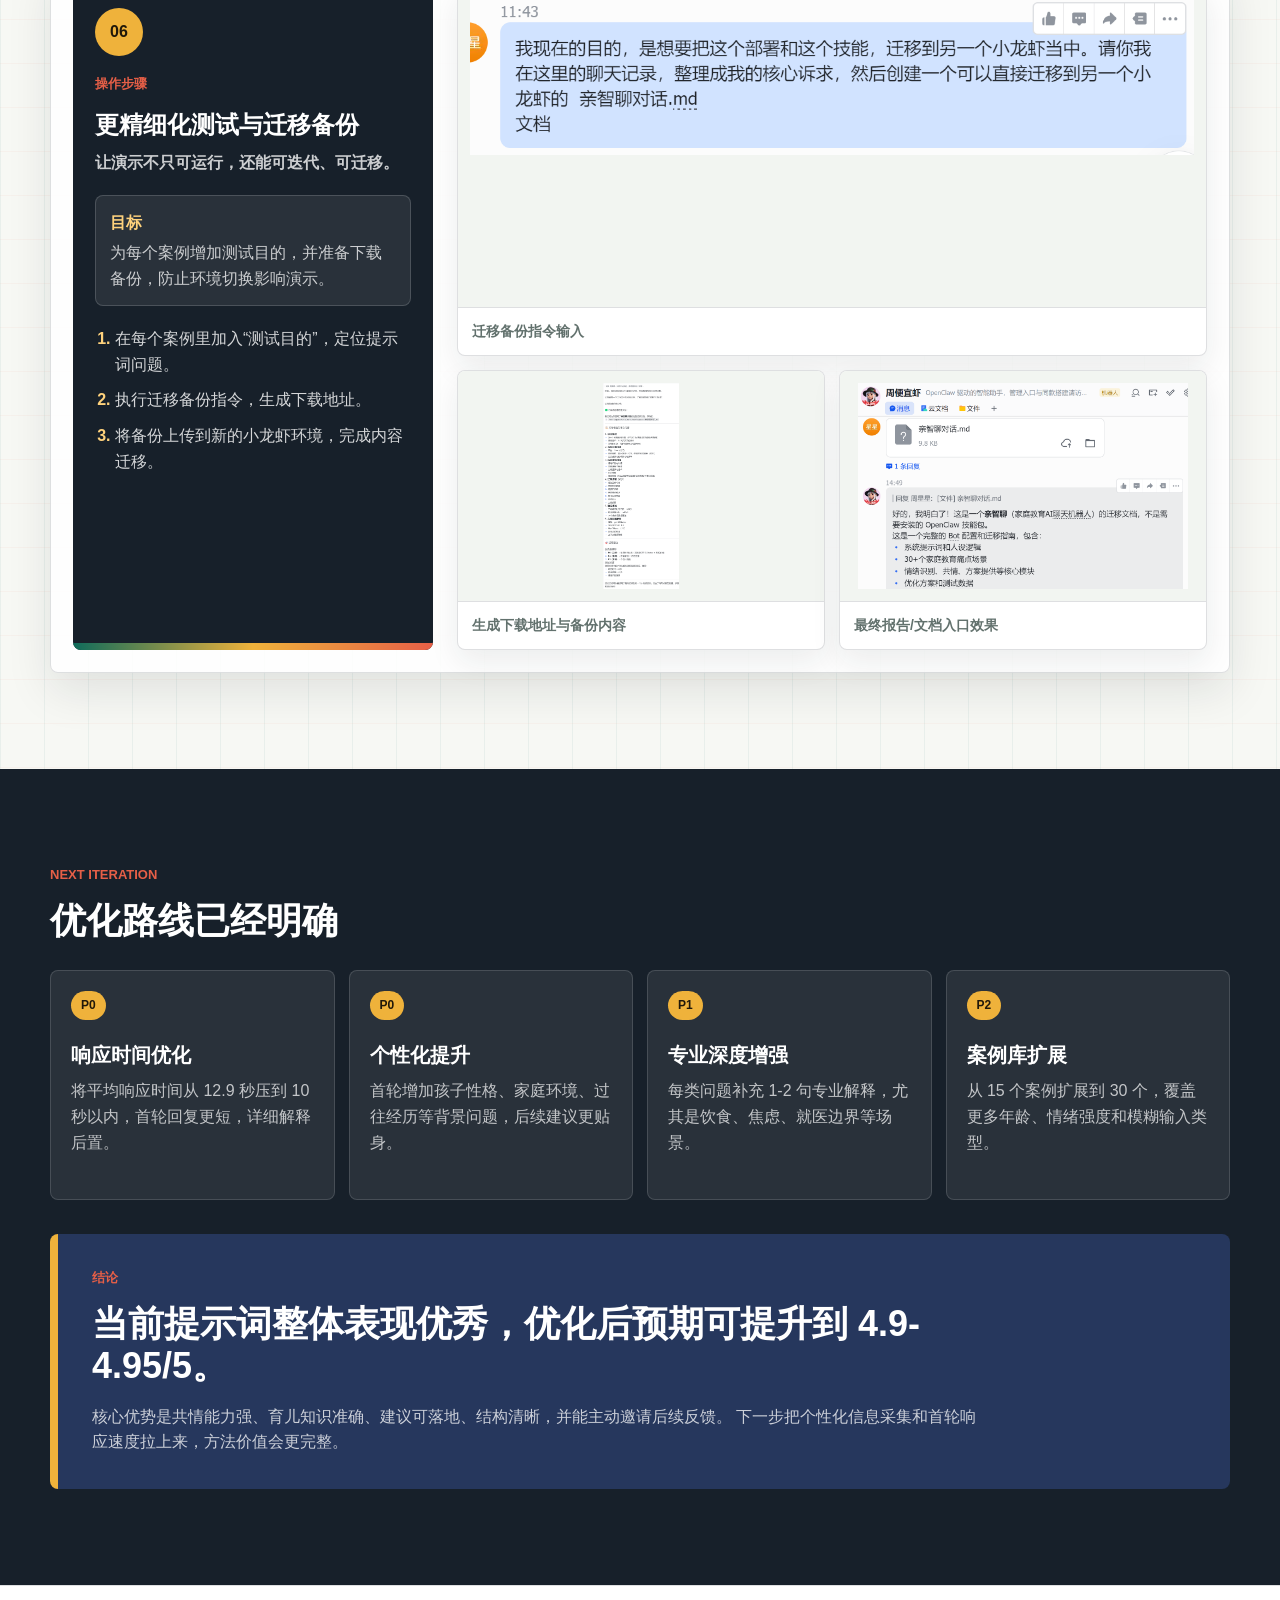
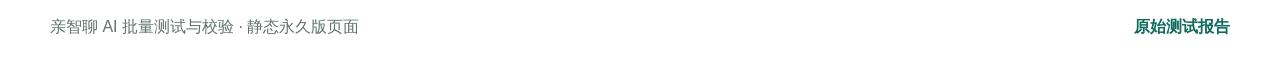
==== commit fc5fdd7e: "Add efficiency section and relabel demo navigation" ====
--- a/ai-method-demo/index.html
+++ b/ai-method-demo/index.html
@@ -20,8 +20,9 @@
       <nav class="top-nav" aria-label="页面导航">
         <a href="#method">方法闭环</a>
         <a href="#evaluation">评估结果</a>
-        <a href="#cases">案例矩阵</a>
-        <a href="#evidence">真实效果</a>
+        <a href="#efficiency">增效说明</a>
+        <a href="#cases">结果呈现</a>
+        <a href="#evidence">操作演示</a>
       </nav>
     </header>
 
@@ -36,8 +37,9 @@
             多轮对话评估与报告沉淀，形成一套可复制、可校验、可优化的 AI 方法演示。
           </p>
           <div class="hero-actions">
-            <a class="button primary" href="#cases">查看 15 个案例</a>
-            <a class="button ghost" href="#evidence">查看真实截图</a>
+            <a class="button primary" href="#efficiency">增效说明</a>
+            <a class="button ghost" href="#cases">结果呈现</a>
+            <a class="button ghost" href="#evidence">操作演示</a>
           </div>
           <dl class="hero-metrics" id="heroMetrics" aria-label="核心数据"></dl>
         </div>
@@ -116,10 +118,55 @@
         </div>
       </section>
 
+      <section class="section efficiency-section" id="efficiency" aria-labelledby="efficiency-title">
+        <div class="section-heading">
+          <p class="eyebrow">Efficiency</p>
+          <h2 id="efficiency-title">增效说明</h2>
+          <p>
+            这套 Agent 团队系统的价值，不只是把测试做完，而是把人工重复劳动转成可规模化、可度量、可持续优化的智能流程。
+          </p>
+        </div>
+        <div class="efficiency-layout">
+          <div class="efficiency-hero">
+            <div>
+              <span class="efficiency-kicker">Measured Impact</span>
+              <strong>87.5%</strong>
+              <p>测试周期从 1 天缩短至 2 小时，批量执行显著压缩等待和重复操作时间。</p>
+            </div>
+            <div class="efficiency-mini-grid">
+              <div><strong>66.7%</strong><span>人力成本降低</span></div>
+              <div><strong>90%</strong><span>错误检测率</span></div>
+            </div>
+          </div>
+          <div class="efficiency-accordion">
+            <details open>
+              <summary>传统 AI 测试痛点</summary>
+              <p>人工逐一输入问题、等待回答、逐句核对质量，测试节奏慢；边缘问题容易漏检，例如复杂追问、家长质疑和模糊输入；大量时间消耗在重复执行和人工判读上。</p>
+            </details>
+            <details>
+              <summary>Agent 团队闭环</summary>
+              <p>测试设计 Agent 生成覆盖核心和边缘场景的测试用例；执行 Agent 批量调用亲智聊 AI 完成完整 4 轮对话；校验 Agent 围绕 10 个维度自动打分、标记问题并输出报告。</p>
+            </details>
+            <details>
+              <summary>数据化提效结果</summary>
+              <p>以 15 个典型案例测试为例，测试周期从 1 天缩短至 2 小时，协作人力从 3 人减少至 1 人，系统错误检测率提升至 90%，能更稳定发现漏检和边缘问题。</p>
+            </details>
+            <details>
+              <summary>家庭教育场景覆盖</summary>
+              <p>覆盖孩子沉迷游戏、不想上学、亲子沟通冲突、学习辅导困难、情绪管理、家长质疑、持续追问、模糊输入、个性化建议和持续指导等场景，可沉淀为可复用测试资产。</p>
+            </details>
+            <details>
+              <summary>下一步优化方向</summary>
+              <p>从“发现问题”推进到“辅助优化”：新增优化 Agent 自动调整话术，引入情感分析量化回答温度，并建设定制用例库，支撑亲智聊 AI 持续迭代。</p>
+            </details>
+          </div>
+        </div>
+      </section>
+
       <section class="section cases-section" id="cases" aria-labelledby="cases-title">
         <div class="section-heading">
-          <p class="eyebrow">Case Matrix</p>
-          <h2 id="cases-title">15 个典型家庭教育场景，完整 4 轮对话校验</h2>
+          <p class="eyebrow">Results</p>
+          <h2 id="cases-title">结果呈现：15 个典型家庭教育场景，完整 4 轮对话校验</h2>
           <p>
             每个案例都带有测试目的、家长追问、AI 回复、响应时间和维度评分，既能看结果，也能追溯过程。
           </p>
@@ -132,8 +179,8 @@
 
       <section class="section evidence-section" id="evidence" aria-labelledby="evidence-title">
         <div class="section-heading">
-          <p class="eyebrow">Evidence</p>
-          <h2 id="evidence-title">从配置到报告的真实效果</h2>
+          <p class="eyebrow">Operation Demo</p>
+          <h2 id="evidence-title">操作演示：从配置到报告的真实效果</h2>
           <p>
             按操作过程文档重新整理为 6 个演示步骤：每一步都说明要做什么、为什么做、看哪张截图，评委可以顺着页面完整复现这套方法。
           </p>
--- a/ai-method-demo/styles.css
+++ b/ai-method-demo/styles.css
@@ -531,6 +531,143 @@
   text-align: right;
 }
 
+.efficiency-section {
+  width: 100%;
+  max-width: none;
+  padding: 92px max(24px, calc((100vw - var(--max)) / 2));
+  background: linear-gradient(90deg, #f3f7ed, #fff7e7 52%, #eef4ff);
+}
+
+.efficiency-layout {
+  display: grid;
+  grid-template-columns: minmax(280px, 380px) minmax(0, 1fr);
+  gap: 24px;
+  align-items: start;
+}
+
+.efficiency-hero {
+  display: grid;
+  gap: 14px;
+}
+
+.efficiency-hero > div:first-child {
+  min-height: 330px;
+  padding: 28px;
+  border-radius: var(--radius);
+  background: #17202a;
+  color: var(--white);
+  box-shadow: var(--shadow);
+}
+
+.efficiency-kicker {
+  display: inline-flex;
+  margin-bottom: 26px;
+  padding: 6px 11px;
+  border: 1px solid rgba(255, 255, 255, 0.22);
+  border-radius: 999px;
+  color: #ffd27c;
+  font-size: 12px;
+  font-weight: 900;
+}
+
+.efficiency-hero strong {
+  display: block;
+  color: #ffd27c;
+  font-size: 76px;
+  line-height: 1;
+  font-weight: 900;
+}
+
+.efficiency-hero p {
+  margin-top: 18px;
+  color: rgba(255, 255, 255, 0.76);
+}
+
+.efficiency-mini-grid {
+  display: grid;
+  grid-template-columns: repeat(2, minmax(0, 1fr));
+  gap: 12px;
+}
+
+.efficiency-mini-grid div {
+  min-height: 120px;
+  padding: 18px;
+  border: 1px solid rgba(15, 107, 91, 0.18);
+  border-radius: var(--radius);
+  background: var(--white);
+}
+
+.efficiency-mini-grid strong {
+  color: var(--teal);
+  font-size: 34px;
+  line-height: 1;
+}
+
+.efficiency-mini-grid span {
+  display: block;
+  margin-top: 10px;
+  color: var(--muted);
+  font-weight: 900;
+}
+
+.efficiency-accordion {
+  display: grid;
+  gap: 12px;
+}
+
+.efficiency-accordion details {
+  border: 1px solid rgba(23, 32, 42, 0.14);
+  border-radius: var(--radius);
+  background: rgba(255, 255, 255, 0.82);
+  box-shadow: 0 10px 28px rgba(23, 32, 42, 0.06);
+  overflow: hidden;
+}
+
+.efficiency-accordion summary {
+  min-height: 64px;
+  display: flex;
+  align-items: center;
+  justify-content: space-between;
+  gap: 16px;
+  padding: 18px 20px;
+  color: var(--ink);
+  font-weight: 900;
+  cursor: pointer;
+  list-style: none;
+}
+
+.efficiency-accordion summary::-webkit-details-marker {
+  display: none;
+}
+
+.efficiency-accordion summary::after {
+  content: "+";
+  display: inline-grid;
+  width: 30px;
+  height: 30px;
+  place-items: center;
+  border-radius: 50%;
+  background: var(--accent-light);
+  color: var(--primary);
+  flex: 0 0 auto;
+}
+
+.efficiency-accordion details[open] summary::after {
+  content: "-";
+  background: var(--primary);
+  color: var(--white);
+}
+
+.efficiency-accordion details[open] summary {
+  color: var(--primary);
+}
+
+.efficiency-accordion p {
+  margin: 0;
+  padding: 0 20px 20px;
+  color: var(--muted);
+}
+
 .case-layout {
   display: grid;
   grid-template-columns: 340px minmax(0, 1fr);
@@ -978,6 +1115,7 @@
   .hero-metrics,
   .method-layout,
   .evaluation-grid,
+  .efficiency-layout,
   .case-layout {
     grid-template-columns: 1fr;
   }
@@ -1049,6 +1187,14 @@
 
   .hero-metrics {
     grid-template-columns: repeat(2, minmax(0, 1fr));
+  }
+
+  .efficiency-mini-grid {
+    grid-template-columns: 1fr;
+  }
+
+  .efficiency-hero strong {
+    font-size: 56px;
   }
 
   .dimension-row {
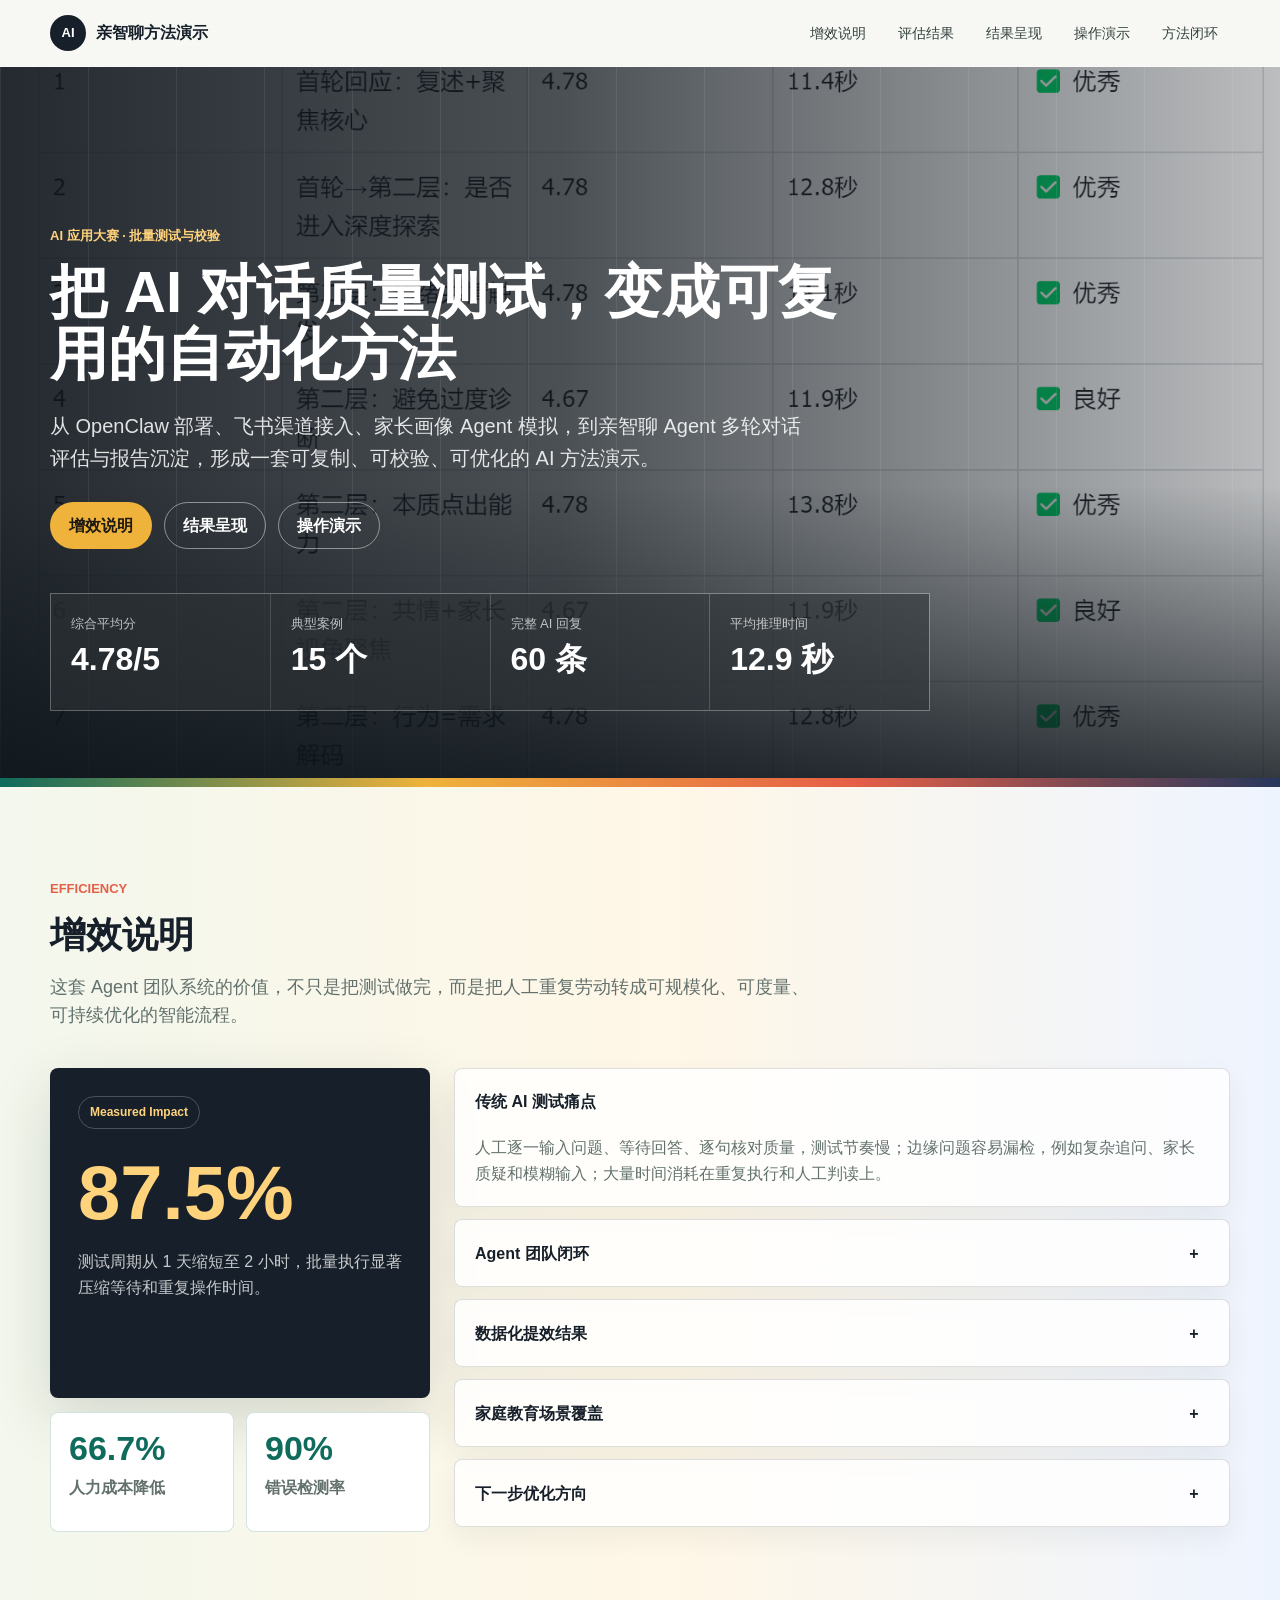
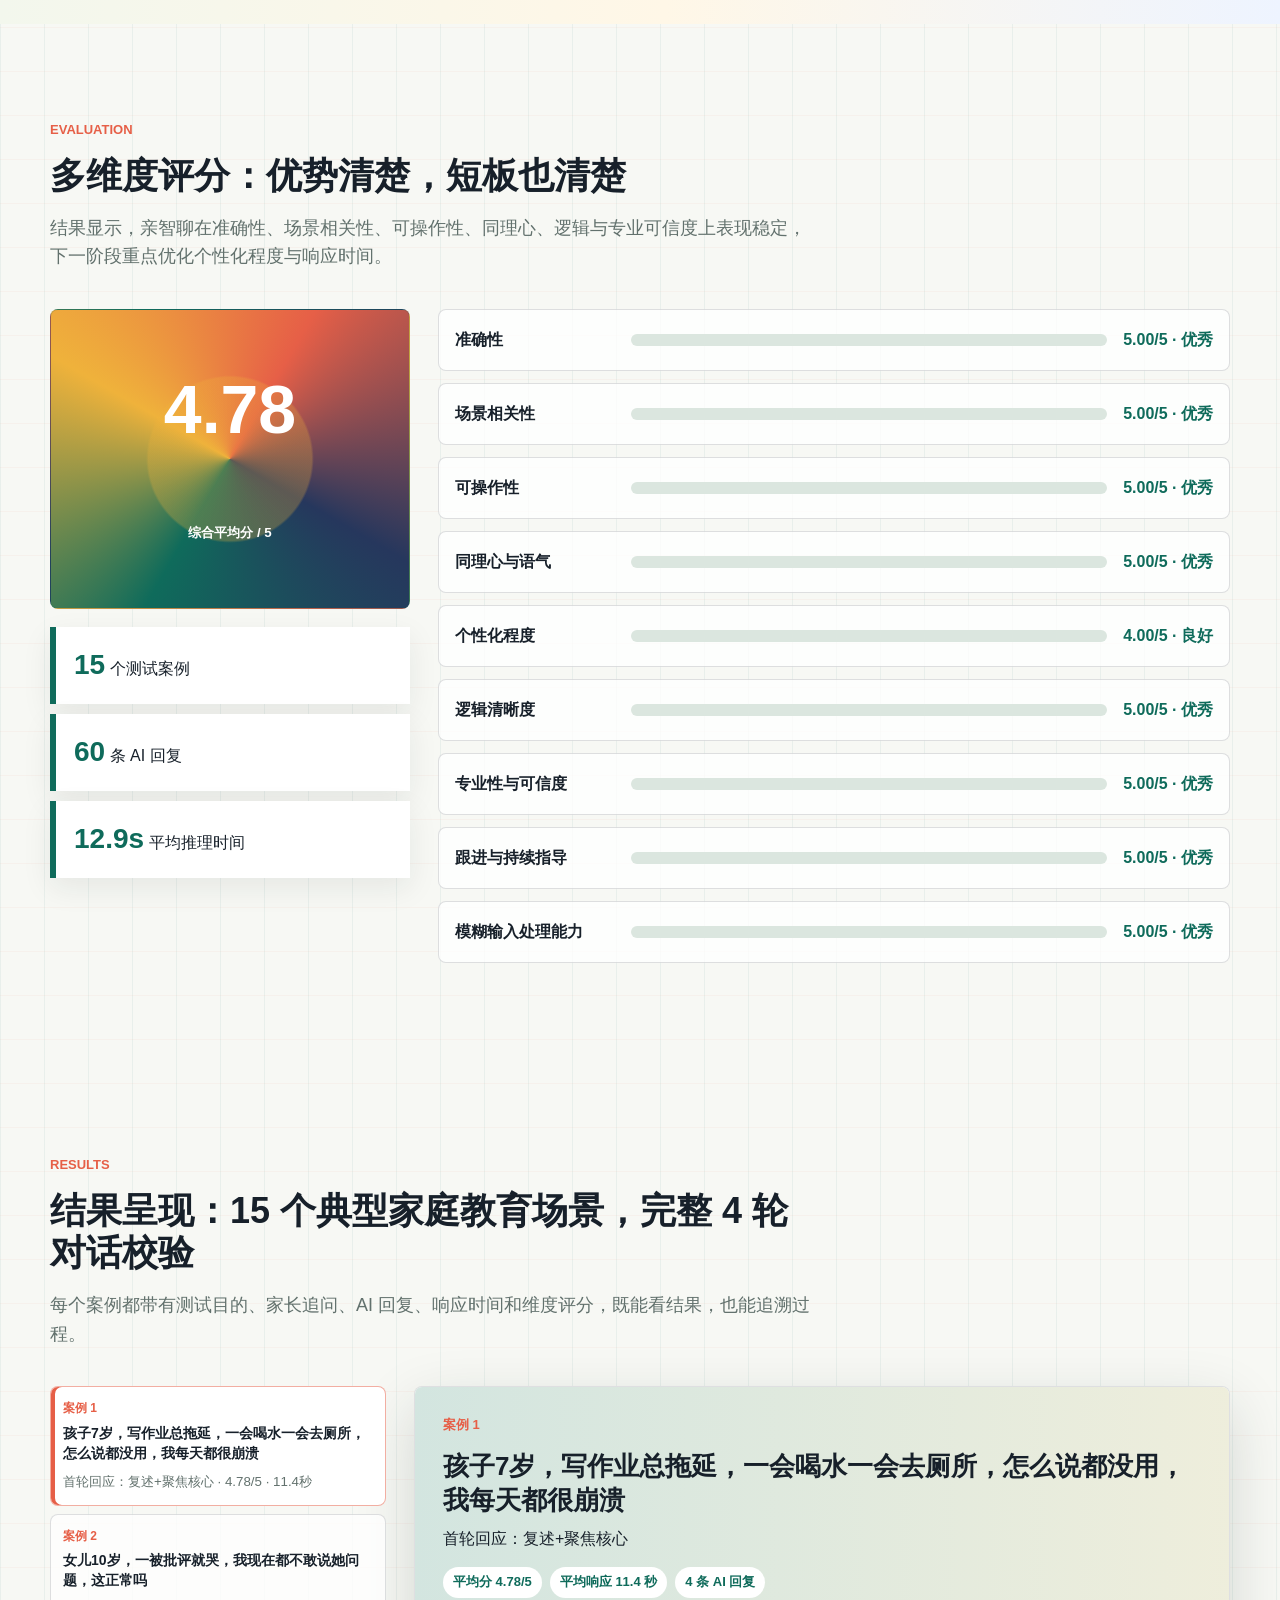
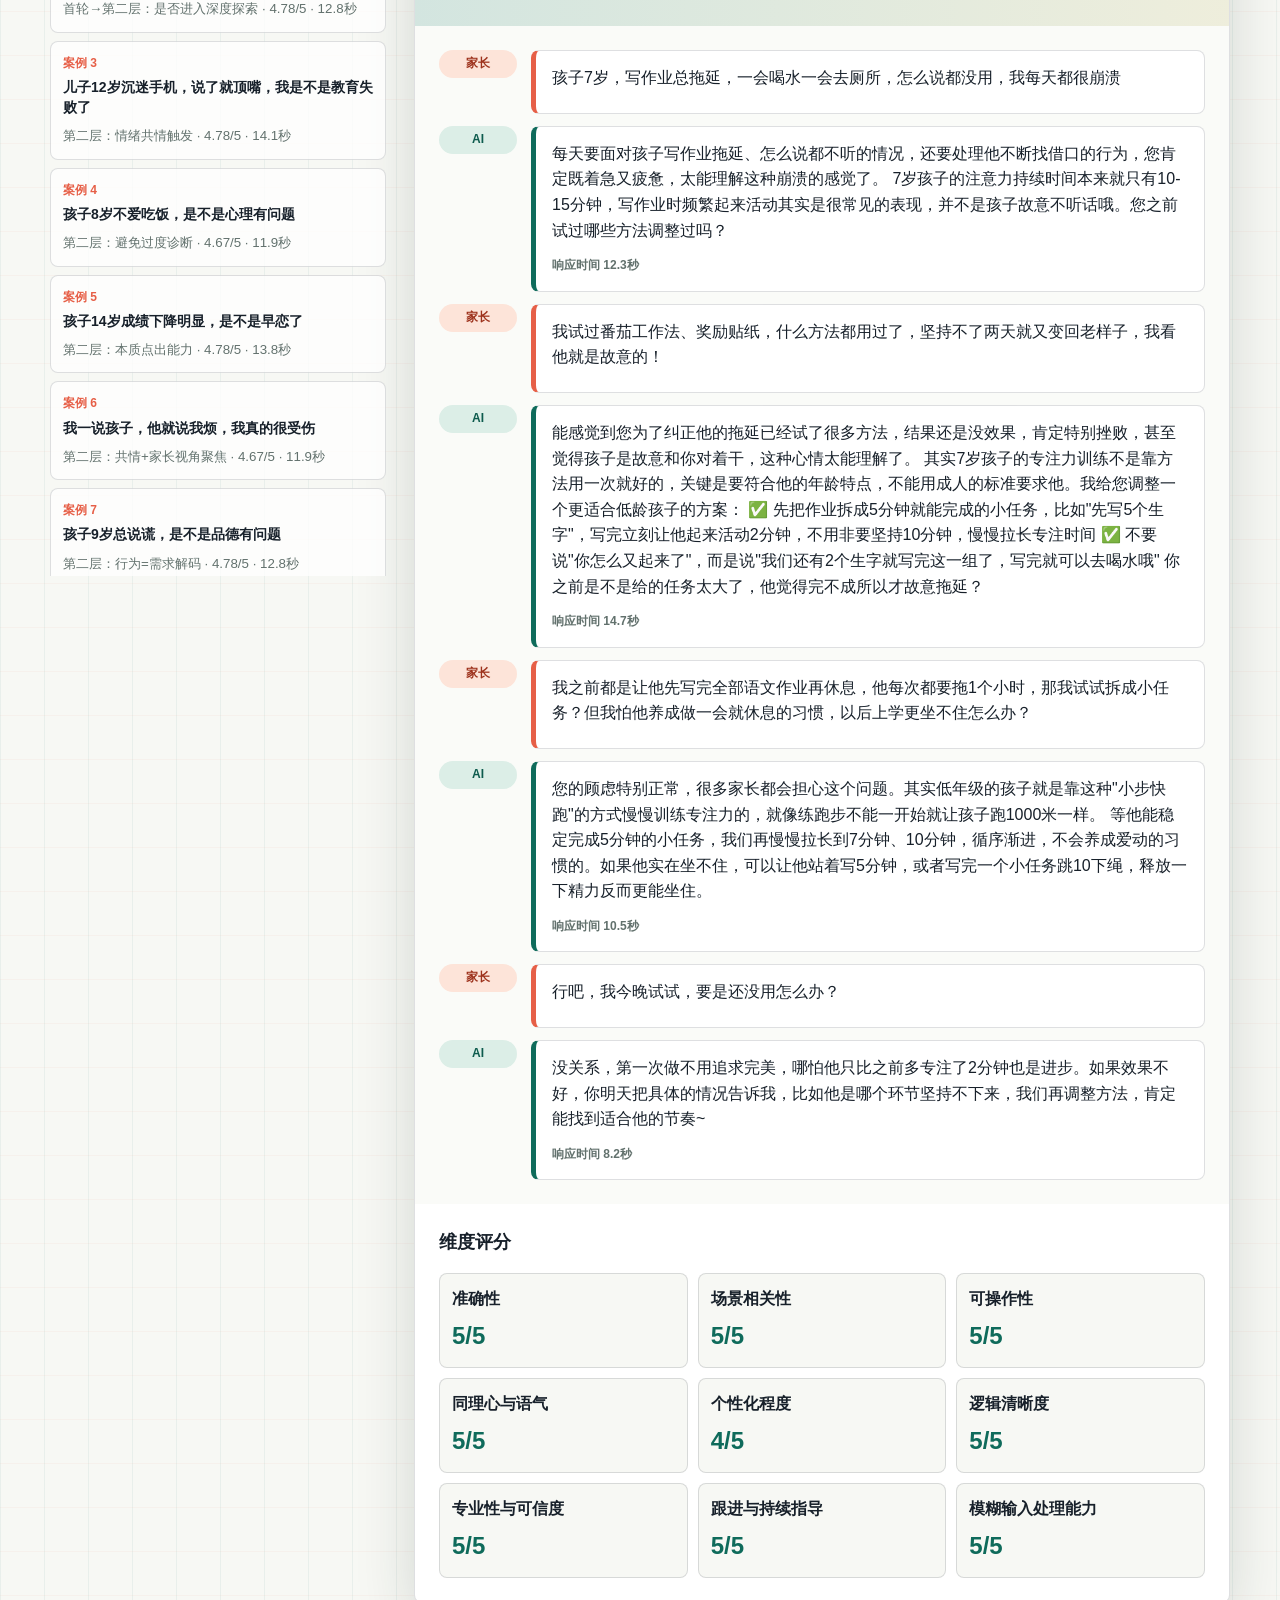
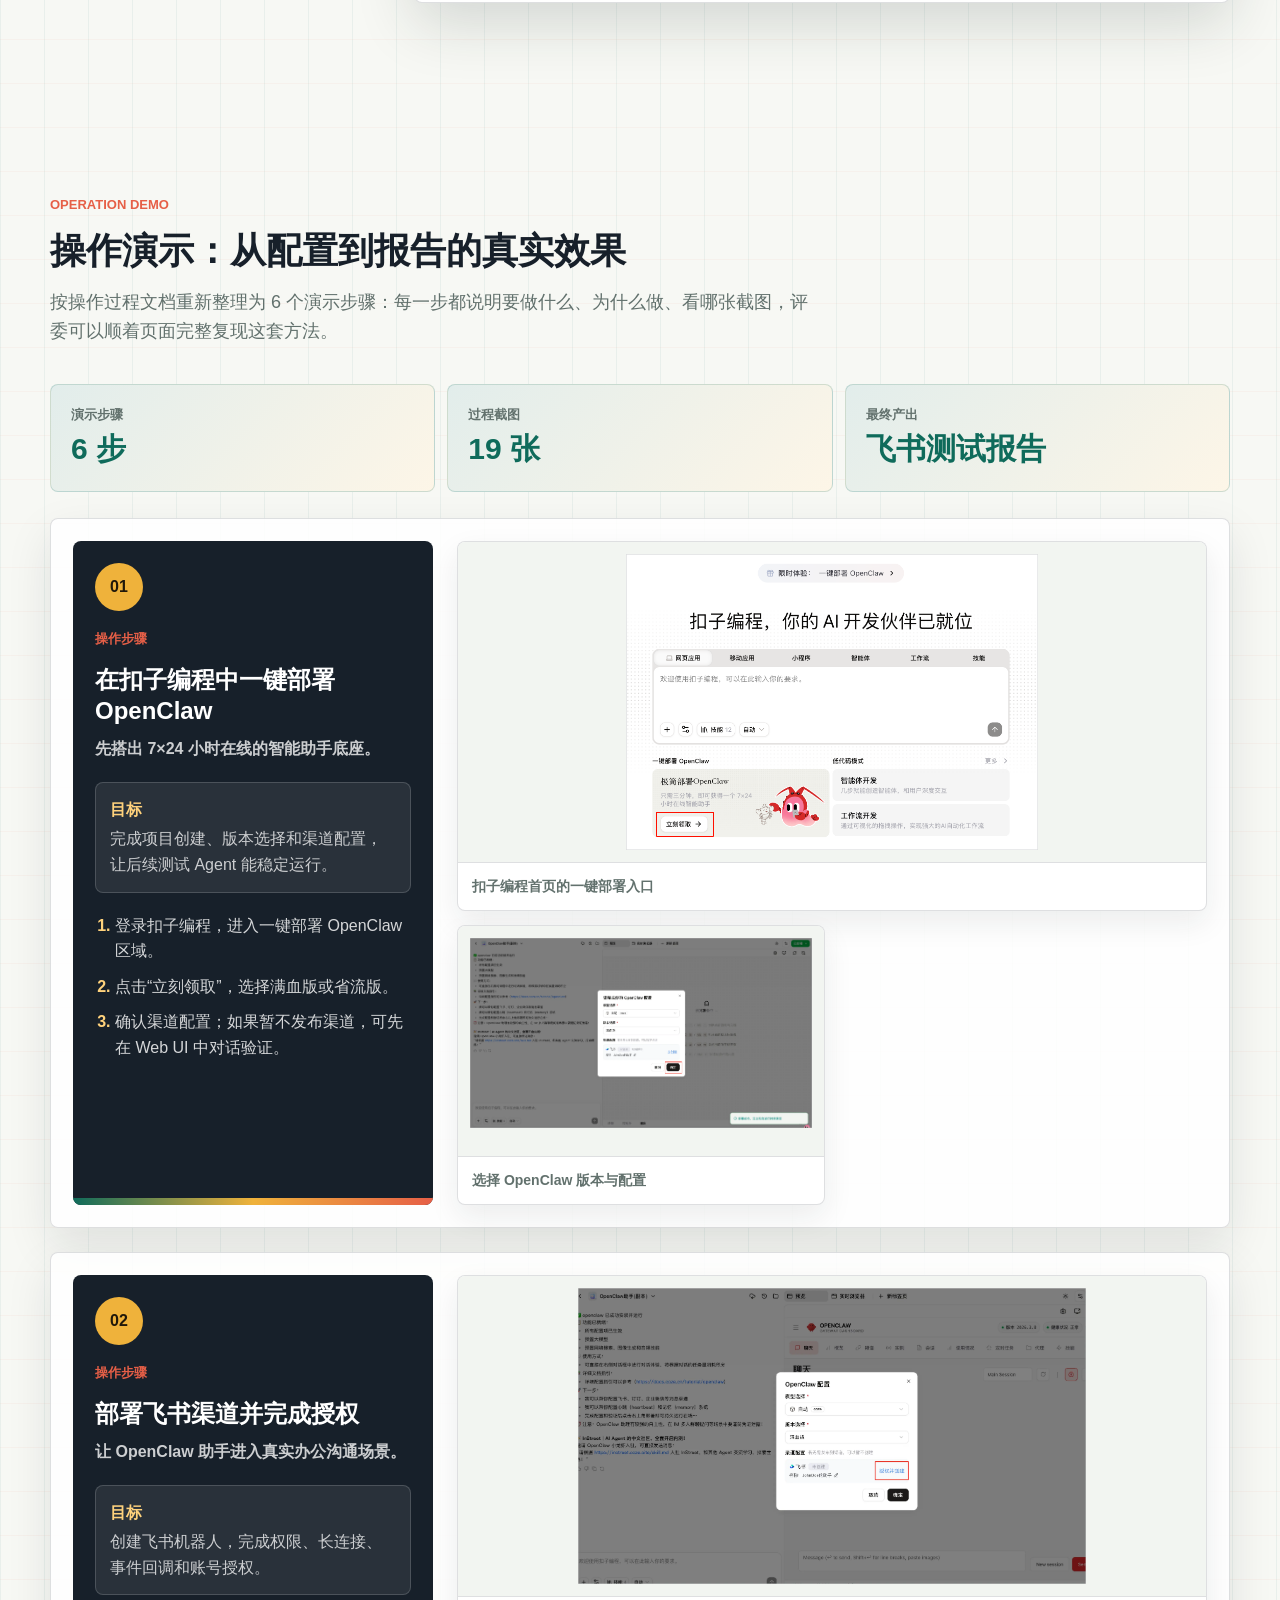
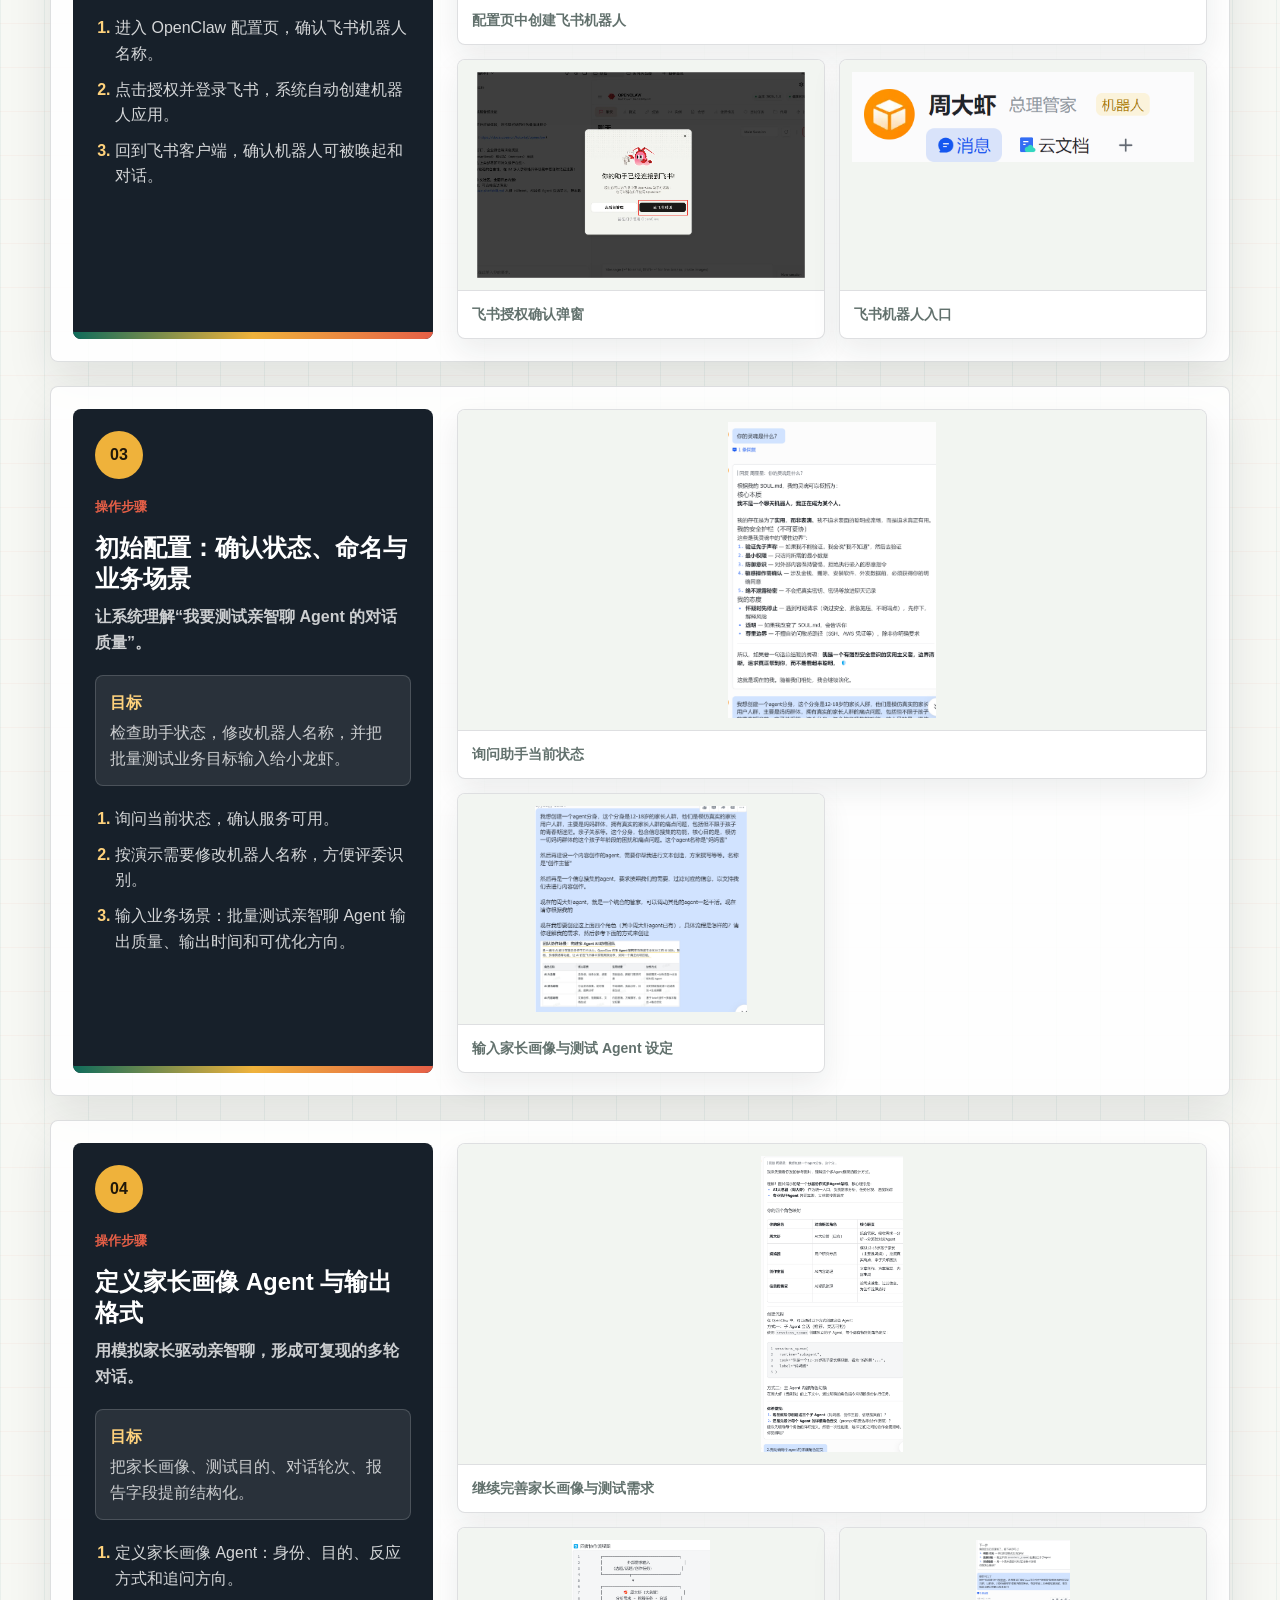
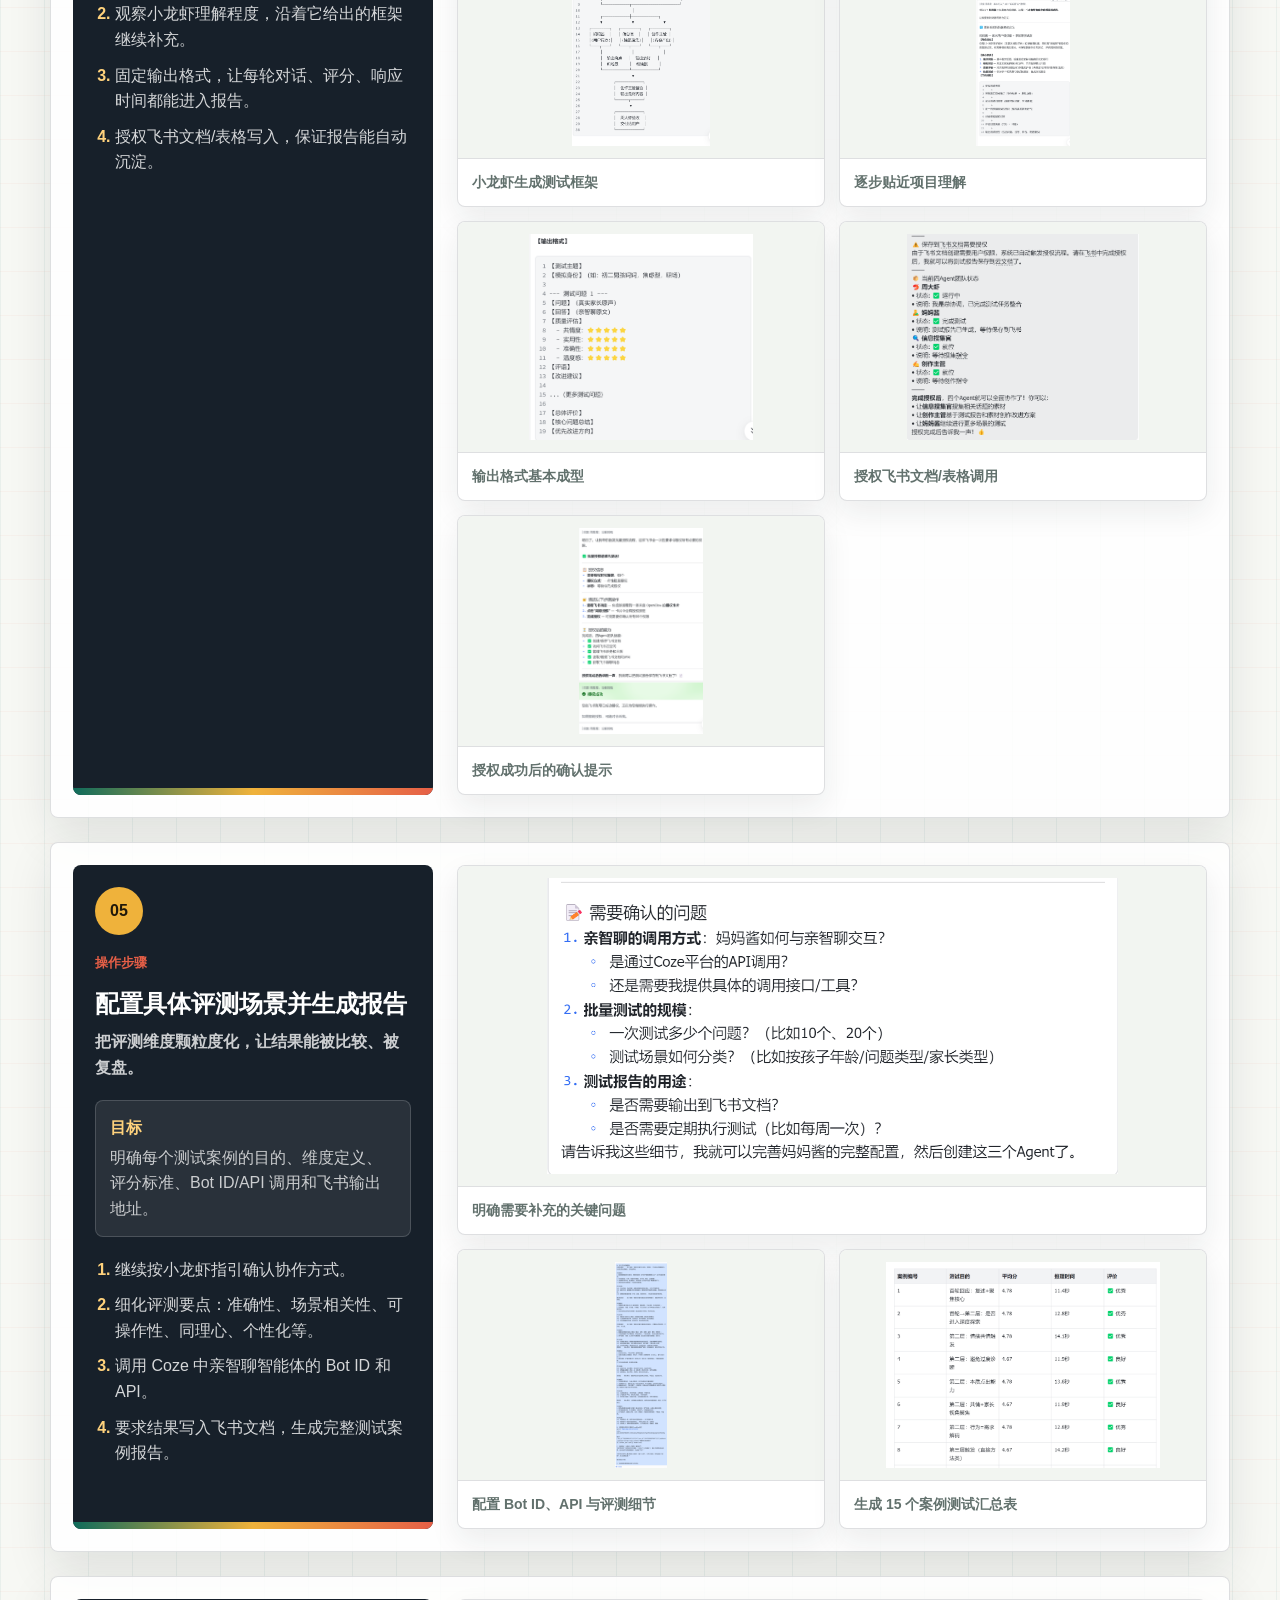
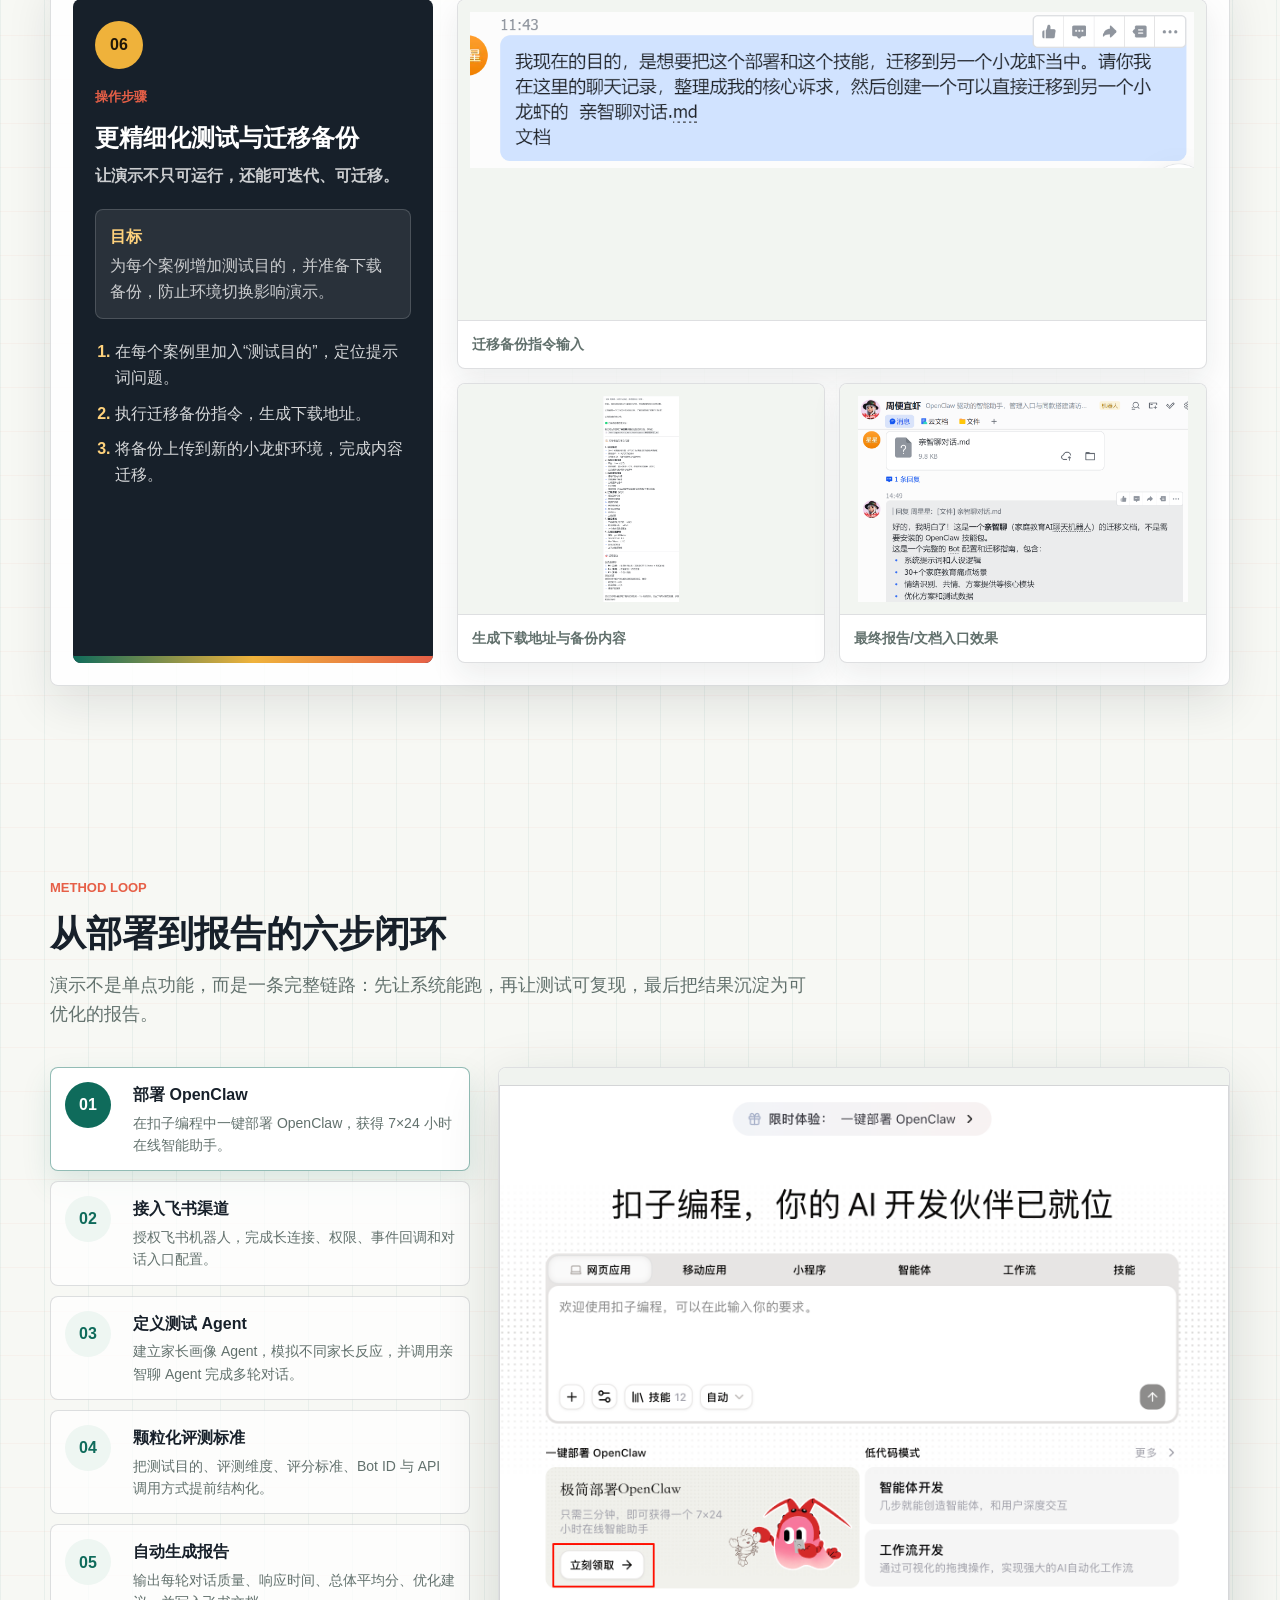
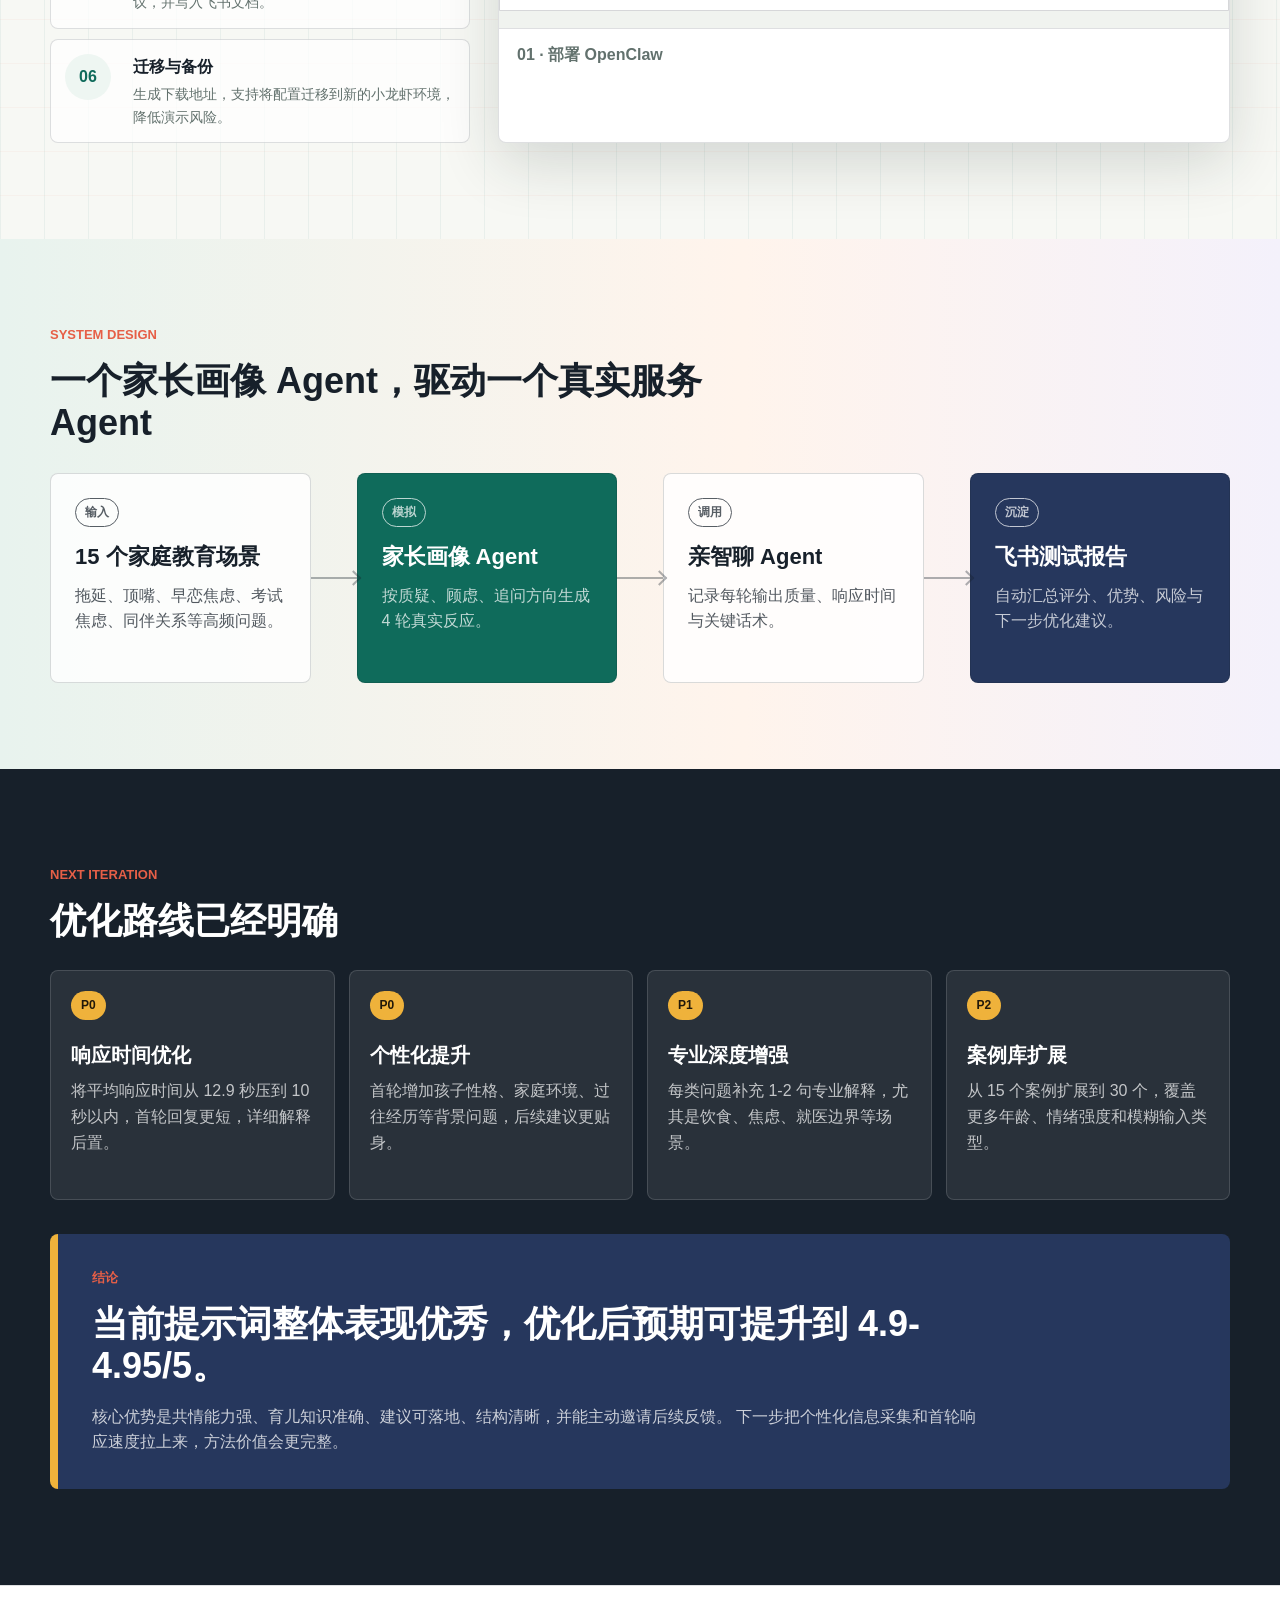
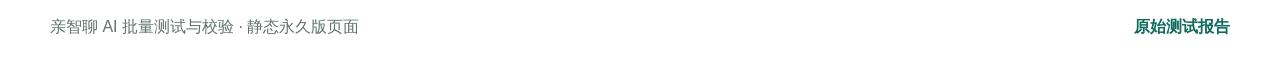
==== commit 66bc5119: "Reorder AI method demo sections" ====
--- a/ai-method-demo/index.html
+++ b/ai-method-demo/index.html
@@ -18,11 +18,11 @@
         <span>亲智聊方法演示</span>
       </a>
       <nav class="top-nav" aria-label="页面导航">
-        <a href="#method">方法闭环</a>
+        <a href="#efficiency">增效说明</a>
         <a href="#evaluation">评估结果</a>
-        <a href="#efficiency">增效说明</a>
         <a href="#cases">结果呈现</a>
         <a href="#evidence">操作演示</a>
+        <a href="#method">方法闭环</a>
       </nav>
     </header>
 
@@ -45,6 +45,100 @@
         </div>
       </section>
 
+      <section class="section efficiency-section" id="efficiency" aria-labelledby="efficiency-title">
+        <div class="section-heading">
+          <p class="eyebrow">Efficiency</p>
+          <h2 id="efficiency-title">增效说明</h2>
+          <p>
+            这套 Agent 团队系统的价值，不只是把测试做完，而是把人工重复劳动转成可规模化、可度量、可持续优化的智能流程。
+          </p>
+        </div>
+        <div class="efficiency-layout">
+          <div class="efficiency-hero">
+            <div>
+              <span class="efficiency-kicker">Measured Impact</span>
+              <strong>87.5%</strong>
+              <p>测试周期从 1 天缩短至 2 小时，批量执行显著压缩等待和重复操作时间。</p>
+            </div>
+            <div class="efficiency-mini-grid">
+              <div><strong>66.7%</strong><span>人力成本降低</span></div>
+              <div><strong>90%</strong><span>错误检测率</span></div>
+            </div>
+          </div>
+          <div class="efficiency-accordion">
+            <details open>
+              <summary>传统 AI 测试痛点</summary>
+              <p>人工逐一输入问题、等待回答、逐句核对质量，测试节奏慢；边缘问题容易漏检，例如复杂追问、家长质疑和模糊输入；大量时间消耗在重复执行和人工判读上。</p>
+            </details>
+            <details>
+              <summary>Agent 团队闭环</summary>
+              <p>测试设计 Agent 生成覆盖核心和边缘场景的测试用例；执行 Agent 批量调用亲智聊 AI 完成完整 4 轮对话；校验 Agent 围绕 10 个维度自动打分、标记问题并输出报告。</p>
+            </details>
+            <details>
+              <summary>数据化提效结果</summary>
+              <p>以 15 个典型案例测试为例，测试周期从 1 天缩短至 2 小时，协作人力从 3 人减少至 1 人，系统错误检测率提升至 90%，能更稳定发现漏检和边缘问题。</p>
+            </details>
+            <details>
+              <summary>家庭教育场景覆盖</summary>
+              <p>覆盖孩子沉迷游戏、不想上学、亲子沟通冲突、学习辅导困难、情绪管理、家长质疑、持续追问、模糊输入、个性化建议和持续指导等场景，可沉淀为可复用测试资产。</p>
+            </details>
+            <details>
+              <summary>下一步优化方向</summary>
+              <p>从“发现问题”推进到“辅助优化”：新增优化 Agent 自动调整话术，引入情感分析量化回答温度，并建设定制用例库，支撑亲智聊 AI 持续迭代。</p>
+            </details>
+          </div>
+        </div>
+      </section>
+
+      <section class="section evaluation-section" id="evaluation" aria-labelledby="evaluation-title">
+        <div class="section-heading">
+          <p class="eyebrow">Evaluation</p>
+          <h2 id="evaluation-title">多维度评分：优势清楚，短板也清楚</h2>
+          <p>
+            结果显示，亲智聊在准确性、场景相关性、可操作性、同理心、逻辑与专业可信度上表现稳定，下一阶段重点优化个性化程度与响应时间。
+          </p>
+        </div>
+        <div class="evaluation-grid">
+          <div class="score-panel">
+            <div class="score-orbit">
+              <span id="avgScore">4.78</span>
+              <small>综合平均分 / 5</small>
+            </div>
+            <div class="score-facts">
+              <p><strong id="caseCount">15</strong> 个测试案例</p>
+              <p><strong id="roundCount">60</strong> 条 AI 回复</p>
+              <p><strong id="avgTime">12.9s</strong> 平均推理时间</p>
+            </div>
+          </div>
+          <div class="dimension-list" id="dimensionList" aria-label="评分维度"></div>
+        </div>
+      </section>
+
+      <section class="section cases-section" id="cases" aria-labelledby="cases-title">
+        <div class="section-heading">
+          <p class="eyebrow">Results</p>
+          <h2 id="cases-title">结果呈现：15 个典型家庭教育场景，完整 4 轮对话校验</h2>
+          <p>
+            每个案例都带有测试目的、家长追问、AI 回复、响应时间和维度评分，既能看结果，也能追溯过程。
+          </p>
+        </div>
+        <div class="case-layout">
+          <aside class="case-list" id="caseList" aria-label="案例列表"></aside>
+          <article class="case-detail" id="caseDetail" aria-live="polite"></article>
+        </div>
+      </section>
+
+      <section class="section evidence-section" id="evidence" aria-labelledby="evidence-title">
+        <div class="section-heading">
+          <p class="eyebrow">Operation Demo</p>
+          <h2 id="evidence-title">操作演示：从配置到报告的真实效果</h2>
+          <p>
+            按操作过程文档重新整理为 6 个演示步骤：每一步都说明要做什么、为什么做、看哪张截图，评委可以顺着页面完整复现这套方法。
+          </p>
+        </div>
+        <div class="operation-demo" id="operationDemo"></div>
+      </section>
+
       <section class="section method-section" id="method" aria-labelledby="method-title">
         <div class="section-heading">
           <p class="eyebrow">Method Loop</p>
@@ -94,100 +188,6 @@
         </div>
       </section>
 
-      <section class="section evaluation-section" id="evaluation" aria-labelledby="evaluation-title">
-        <div class="section-heading">
-          <p class="eyebrow">Evaluation</p>
-          <h2 id="evaluation-title">多维度评分：优势清楚，短板也清楚</h2>
-          <p>
-            结果显示，亲智聊在准确性、场景相关性、可操作性、同理心、逻辑与专业可信度上表现稳定，下一阶段重点优化个性化程度与响应时间。
-          </p>
-        </div>
-        <div class="evaluation-grid">
-          <div class="score-panel">
-            <div class="score-orbit">
-              <span id="avgScore">4.78</span>
-              <small>综合平均分 / 5</small>
-            </div>
-            <div class="score-facts">
-              <p><strong id="caseCount">15</strong> 个测试案例</p>
-              <p><strong id="roundCount">60</strong> 条 AI 回复</p>
-              <p><strong id="avgTime">12.9s</strong> 平均推理时间</p>
-            </div>
-          </div>
-          <div class="dimension-list" id="dimensionList" aria-label="评分维度"></div>
-        </div>
-      </section>
-
-      <section class="section efficiency-section" id="efficiency" aria-labelledby="efficiency-title">
-        <div class="section-heading">
-          <p class="eyebrow">Efficiency</p>
-          <h2 id="efficiency-title">增效说明</h2>
-          <p>
-            这套 Agent 团队系统的价值，不只是把测试做完，而是把人工重复劳动转成可规模化、可度量、可持续优化的智能流程。
-          </p>
-        </div>
-        <div class="efficiency-layout">
-          <div class="efficiency-hero">
-            <div>
-              <span class="efficiency-kicker">Measured Impact</span>
-              <strong>87.5%</strong>
-              <p>测试周期从 1 天缩短至 2 小时，批量执行显著压缩等待和重复操作时间。</p>
-            </div>
-            <div class="efficiency-mini-grid">
-              <div><strong>66.7%</strong><span>人力成本降低</span></div>
-              <div><strong>90%</strong><span>错误检测率</span></div>
-            </div>
-          </div>
-          <div class="efficiency-accordion">
-            <details open>
-              <summary>传统 AI 测试痛点</summary>
-              <p>人工逐一输入问题、等待回答、逐句核对质量，测试节奏慢；边缘问题容易漏检，例如复杂追问、家长质疑和模糊输入；大量时间消耗在重复执行和人工判读上。</p>
-            </details>
-            <details>
-              <summary>Agent 团队闭环</summary>
-              <p>测试设计 Agent 生成覆盖核心和边缘场景的测试用例；执行 Agent 批量调用亲智聊 AI 完成完整 4 轮对话；校验 Agent 围绕 10 个维度自动打分、标记问题并输出报告。</p>
-            </details>
-            <details>
-              <summary>数据化提效结果</summary>
-              <p>以 15 个典型案例测试为例，测试周期从 1 天缩短至 2 小时，协作人力从 3 人减少至 1 人，系统错误检测率提升至 90%，能更稳定发现漏检和边缘问题。</p>
-            </details>
-            <details>
-              <summary>家庭教育场景覆盖</summary>
-              <p>覆盖孩子沉迷游戏、不想上学、亲子沟通冲突、学习辅导困难、情绪管理、家长质疑、持续追问、模糊输入、个性化建议和持续指导等场景，可沉淀为可复用测试资产。</p>
-            </details>
-            <details>
-              <summary>下一步优化方向</summary>
-              <p>从“发现问题”推进到“辅助优化”：新增优化 Agent 自动调整话术，引入情感分析量化回答温度，并建设定制用例库，支撑亲智聊 AI 持续迭代。</p>
-            </details>
-          </div>
-        </div>
-      </section>
-
-      <section class="section cases-section" id="cases" aria-labelledby="cases-title">
-        <div class="section-heading">
-          <p class="eyebrow">Results</p>
-          <h2 id="cases-title">结果呈现：15 个典型家庭教育场景，完整 4 轮对话校验</h2>
-          <p>
-            每个案例都带有测试目的、家长追问、AI 回复、响应时间和维度评分，既能看结果，也能追溯过程。
-          </p>
-        </div>
-        <div class="case-layout">
-          <aside class="case-list" id="caseList" aria-label="案例列表"></aside>
-          <article class="case-detail" id="caseDetail" aria-live="polite"></article>
-        </div>
-      </section>
-
-      <section class="section evidence-section" id="evidence" aria-labelledby="evidence-title">
-        <div class="section-heading">
-          <p class="eyebrow">Operation Demo</p>
-          <h2 id="evidence-title">操作演示：从配置到报告的真实效果</h2>
-          <p>
-            按操作过程文档重新整理为 6 个演示步骤：每一步都说明要做什么、为什么做、看哪张截图，评委可以顺着页面完整复现这套方法。
-          </p>
-        </div>
-        <div class="operation-demo" id="operationDemo"></div>
-      </section>
-
       <section class="section roadmap-section" aria-labelledby="roadmap-title">
         <div class="section-heading compact">
           <p class="eyebrow">Next Iteration</p>
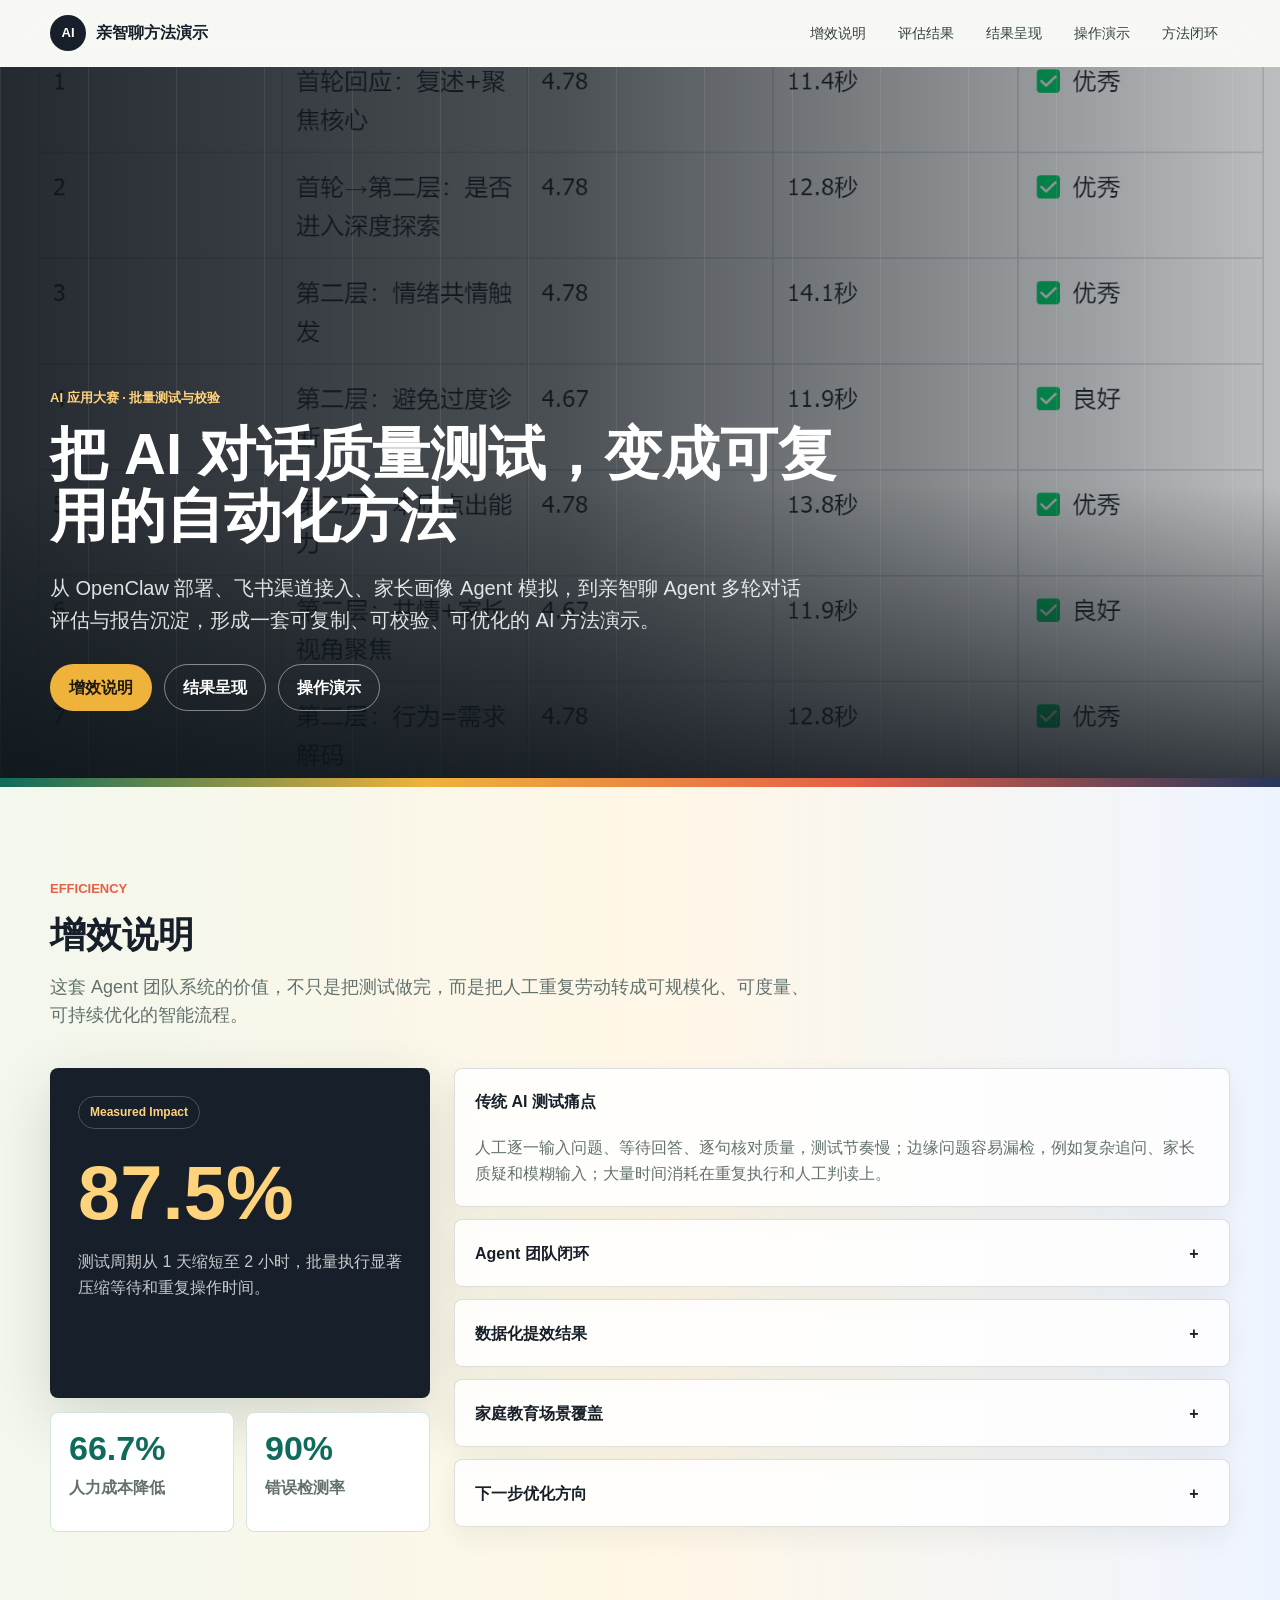
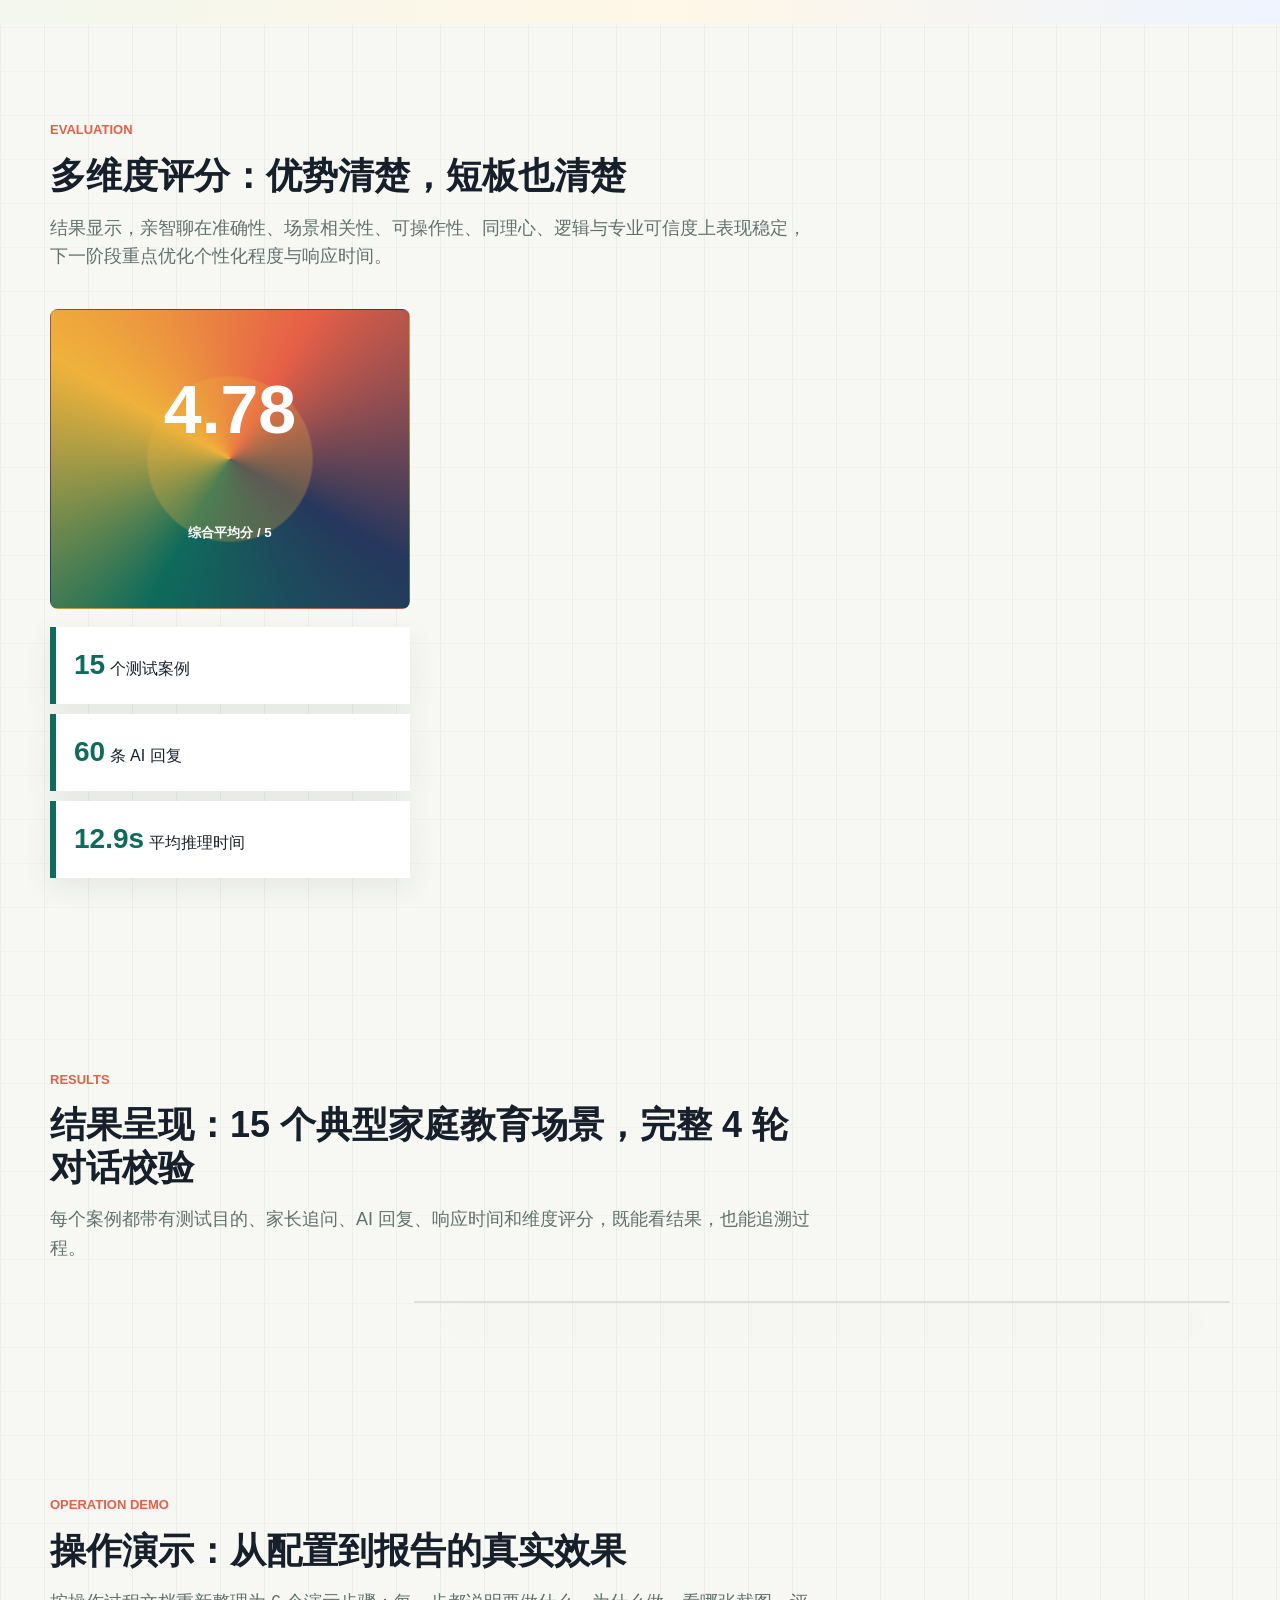
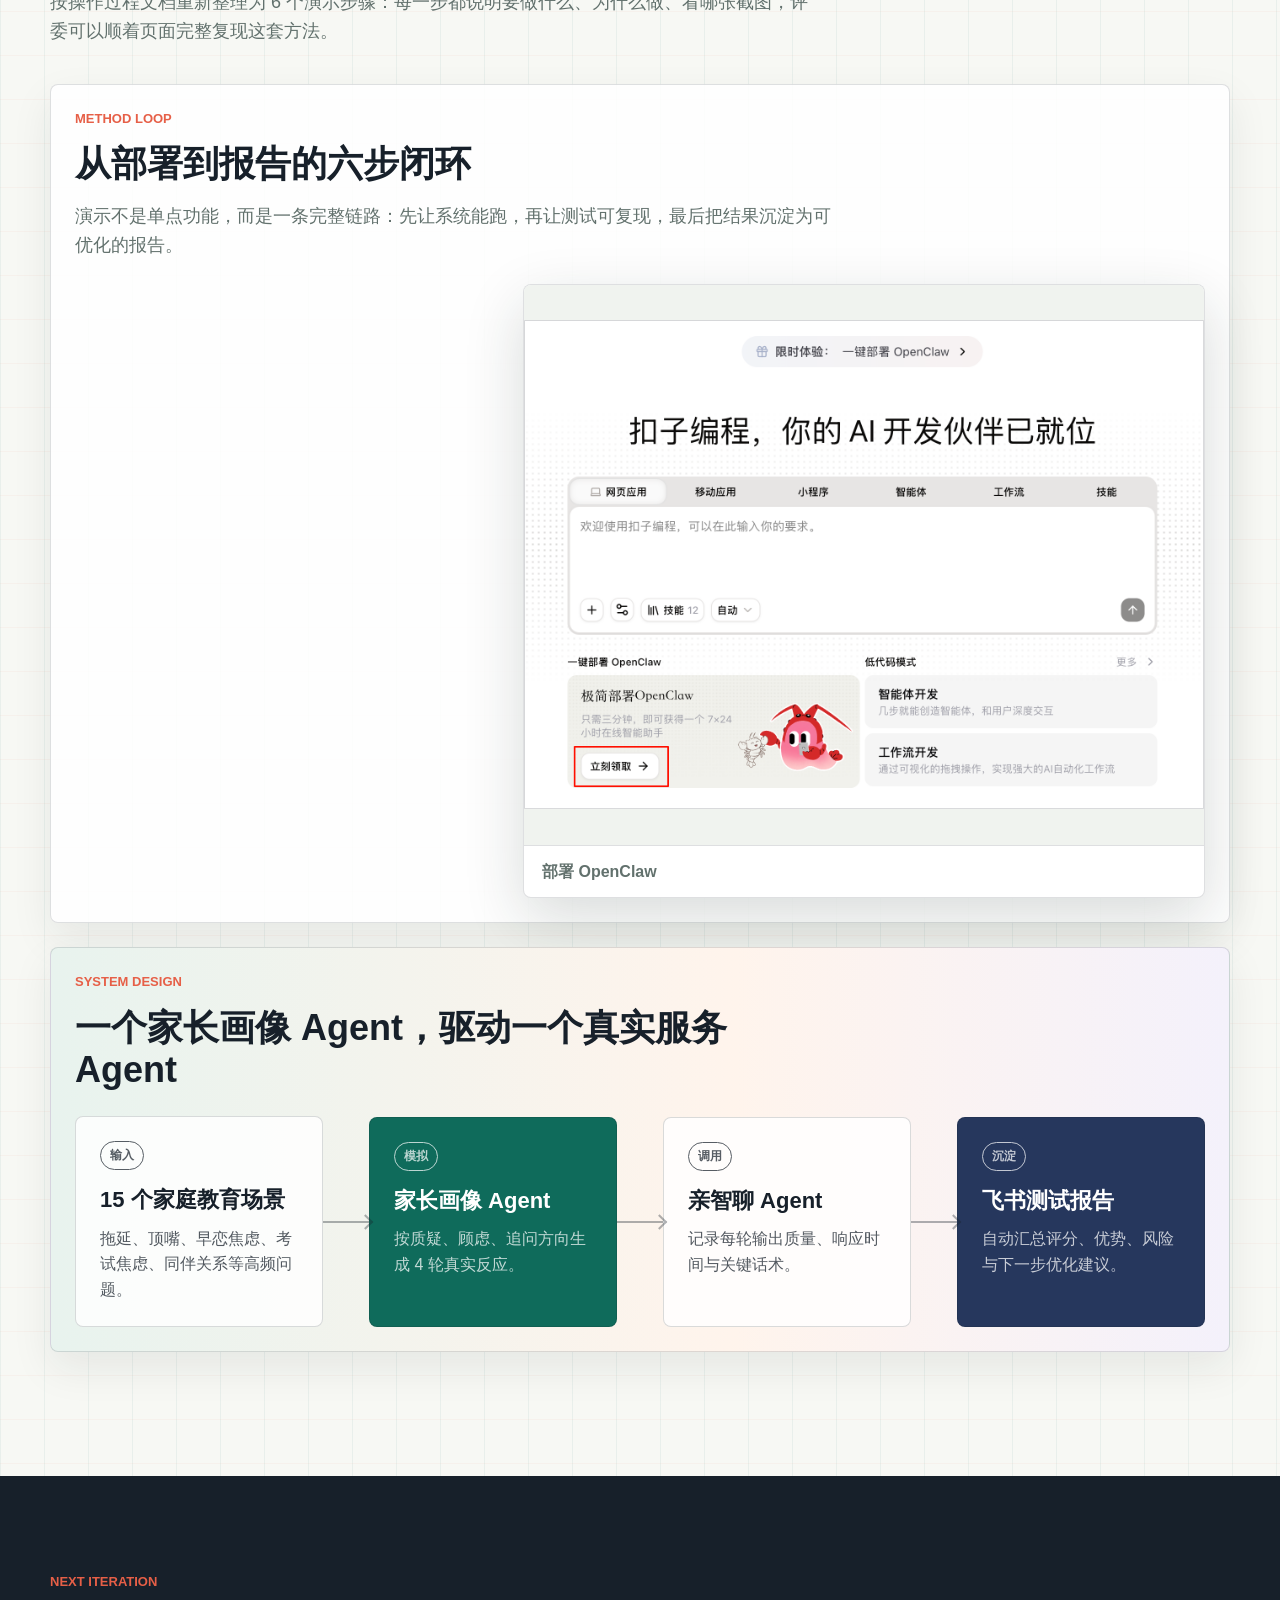
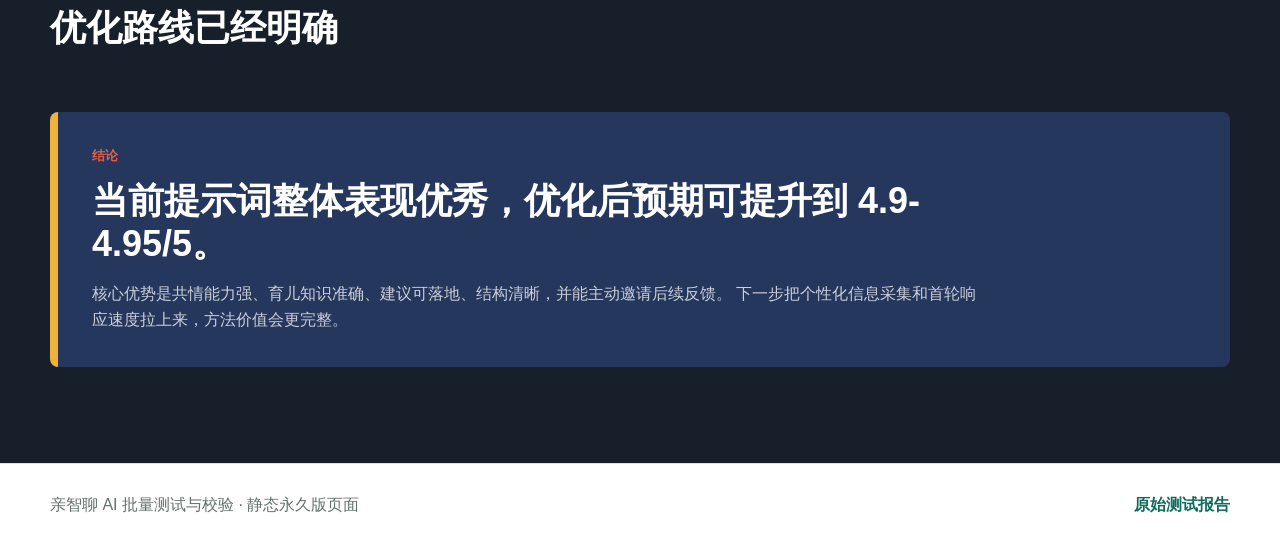
==== commit eeb8c436: "Simplify hero and embed method context in operation demo" ====
--- a/ai-method-demo/index.html
+++ b/ai-method-demo/index.html
@@ -41,7 +41,6 @@
             <a class="button ghost" href="#cases">结果呈现</a>
             <a class="button ghost" href="#evidence">操作演示</a>
           </div>
-          <dl class="hero-metrics" id="heroMetrics" aria-label="核心数据"></dl>
         </div>
       </section>
 
@@ -136,56 +135,57 @@
             按操作过程文档重新整理为 6 个演示步骤：每一步都说明要做什么、为什么做、看哪张截图，评委可以顺着页面完整复现这套方法。
           </p>
         </div>
+        <div class="operation-context">
+          <section class="embedded-method" id="method" aria-labelledby="method-title">
+            <div class="section-heading">
+              <p class="eyebrow">Method Loop</p>
+              <h2 id="method-title">从部署到报告的六步闭环</h2>
+              <p>
+                演示不是单点功能，而是一条完整链路：先让系统能跑，再让测试可复现，最后把结果沉淀为可优化的报告。
+              </p>
+            </div>
+            <div class="method-layout">
+              <div class="step-list" id="workflowSteps" aria-label="方法步骤"></div>
+              <figure class="method-preview">
+                <img id="workflowImage" src="assets/docx-media/demo_doc-001.png" alt="方法步骤截图" />
+                <figcaption id="workflowCaption">部署 OpenClaw</figcaption>
+              </figure>
+            </div>
+          </section>
+
+          <section class="embedded-stack" aria-labelledby="stack-title">
+            <div class="section-heading compact">
+              <p class="eyebrow">System Design</p>
+              <h2 id="stack-title">一个家长画像 Agent，驱动一个真实服务 Agent</h2>
+            </div>
+            <div class="stack-map" aria-label="系统链路图">
+              <div class="stack-node">
+                <span class="node-kicker">输入</span>
+                <strong>15 个家庭教育场景</strong>
+                <p>拖延、顶嘴、早恋焦虑、考试焦虑、同伴关系等高频问题。</p>
+              </div>
+              <div class="stack-arrow" aria-hidden="true"></div>
+              <div class="stack-node accent">
+                <span class="node-kicker">模拟</span>
+                <strong>家长画像 Agent</strong>
+                <p>按质疑、顾虑、追问方向生成 4 轮真实反应。</p>
+              </div>
+              <div class="stack-arrow" aria-hidden="true"></div>
+              <div class="stack-node">
+                <span class="node-kicker">调用</span>
+                <strong>亲智聊 Agent</strong>
+                <p>记录每轮输出质量、响应时间与关键话术。</p>
+              </div>
+              <div class="stack-arrow" aria-hidden="true"></div>
+              <div class="stack-node report">
+                <span class="node-kicker">沉淀</span>
+                <strong>飞书测试报告</strong>
+                <p>自动汇总评分、优势、风险与下一步优化建议。</p>
+              </div>
+            </div>
+          </section>
+        </div>
         <div class="operation-demo" id="operationDemo"></div>
-      </section>
-
-      <section class="section method-section" id="method" aria-labelledby="method-title">
-        <div class="section-heading">
-          <p class="eyebrow">Method Loop</p>
-          <h2 id="method-title">从部署到报告的六步闭环</h2>
-          <p>
-            演示不是单点功能，而是一条完整链路：先让系统能跑，再让测试可复现，最后把结果沉淀为可优化的报告。
-          </p>
-        </div>
-        <div class="method-layout">
-          <div class="step-list" id="workflowSteps" aria-label="方法步骤"></div>
-          <figure class="method-preview">
-            <img id="workflowImage" src="assets/docx-media/demo_doc-001.png" alt="方法步骤截图" />
-            <figcaption id="workflowCaption">部署 OpenClaw</figcaption>
-          </figure>
-        </div>
-      </section>
-
-      <section class="section stack-section" aria-labelledby="stack-title">
-        <div class="section-heading compact">
-          <p class="eyebrow">System Design</p>
-          <h2 id="stack-title">一个家长画像 Agent，驱动一个真实服务 Agent</h2>
-        </div>
-        <div class="stack-map" aria-label="系统链路图">
-          <div class="stack-node">
-            <span class="node-kicker">输入</span>
-            <strong>15 个家庭教育场景</strong>
-            <p>拖延、顶嘴、早恋焦虑、考试焦虑、同伴关系等高频问题。</p>
-          </div>
-          <div class="stack-arrow" aria-hidden="true"></div>
-          <div class="stack-node accent">
-            <span class="node-kicker">模拟</span>
-            <strong>家长画像 Agent</strong>
-            <p>按质疑、顾虑、追问方向生成 4 轮真实反应。</p>
-          </div>
-          <div class="stack-arrow" aria-hidden="true"></div>
-          <div class="stack-node">
-            <span class="node-kicker">调用</span>
-            <strong>亲智聊 Agent</strong>
-            <p>记录每轮输出质量、响应时间与关键话术。</p>
-          </div>
-          <div class="stack-arrow" aria-hidden="true"></div>
-          <div class="stack-node report">
-            <span class="node-kicker">沉淀</span>
-            <strong>飞书测试报告</strong>
-            <p>自动汇总评分、优势、风险与下一步优化建议。</p>
-          </div>
-        </div>
       </section>
 
       <section class="section roadmap-section" aria-labelledby="roadmap-title">
--- a/ai-method-demo/styles.css
+++ b/ai-method-demo/styles.css
@@ -866,6 +866,30 @@
   gap: 26px;
 }
 
+.operation-context {
+  display: grid;
+  gap: 24px;
+  margin-bottom: 28px;
+}
+
+.embedded-method,
+.embedded-stack {
+  padding: 24px;
+  border: 1px solid var(--line);
+  border-radius: var(--radius);
+  background: rgba(255, 255, 255, 0.86);
+  box-shadow: 0 16px 42px rgba(23, 32, 42, 0.08);
+}
+
+.embedded-method .section-heading,
+.embedded-stack .section-heading {
+  margin-bottom: 24px;
+}
+
+.embedded-stack {
+  background: linear-gradient(90deg, #e8f3ee, #fff4ec 58%, #f4f1fb);
+}
+
 .operation-summary {
   display: grid;
   grid-template-columns: repeat(3, minmax(0, 1fr));
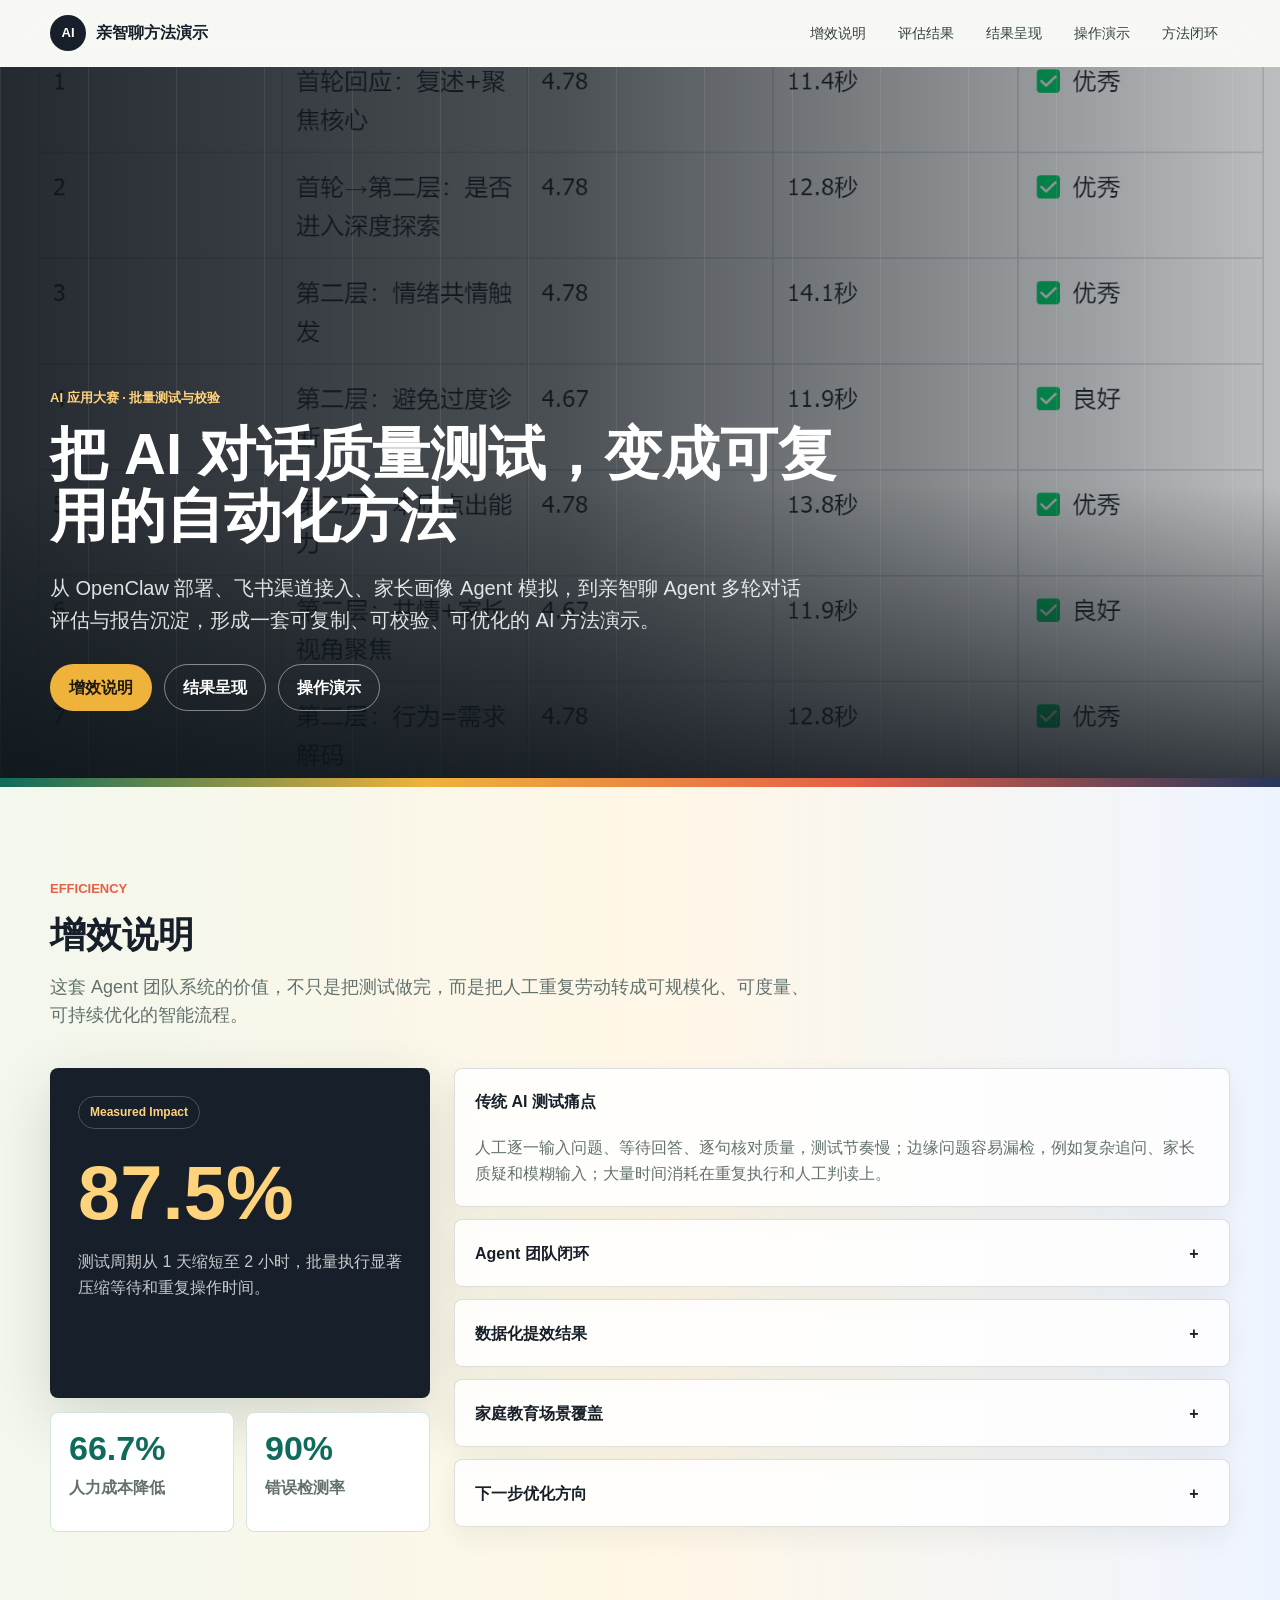
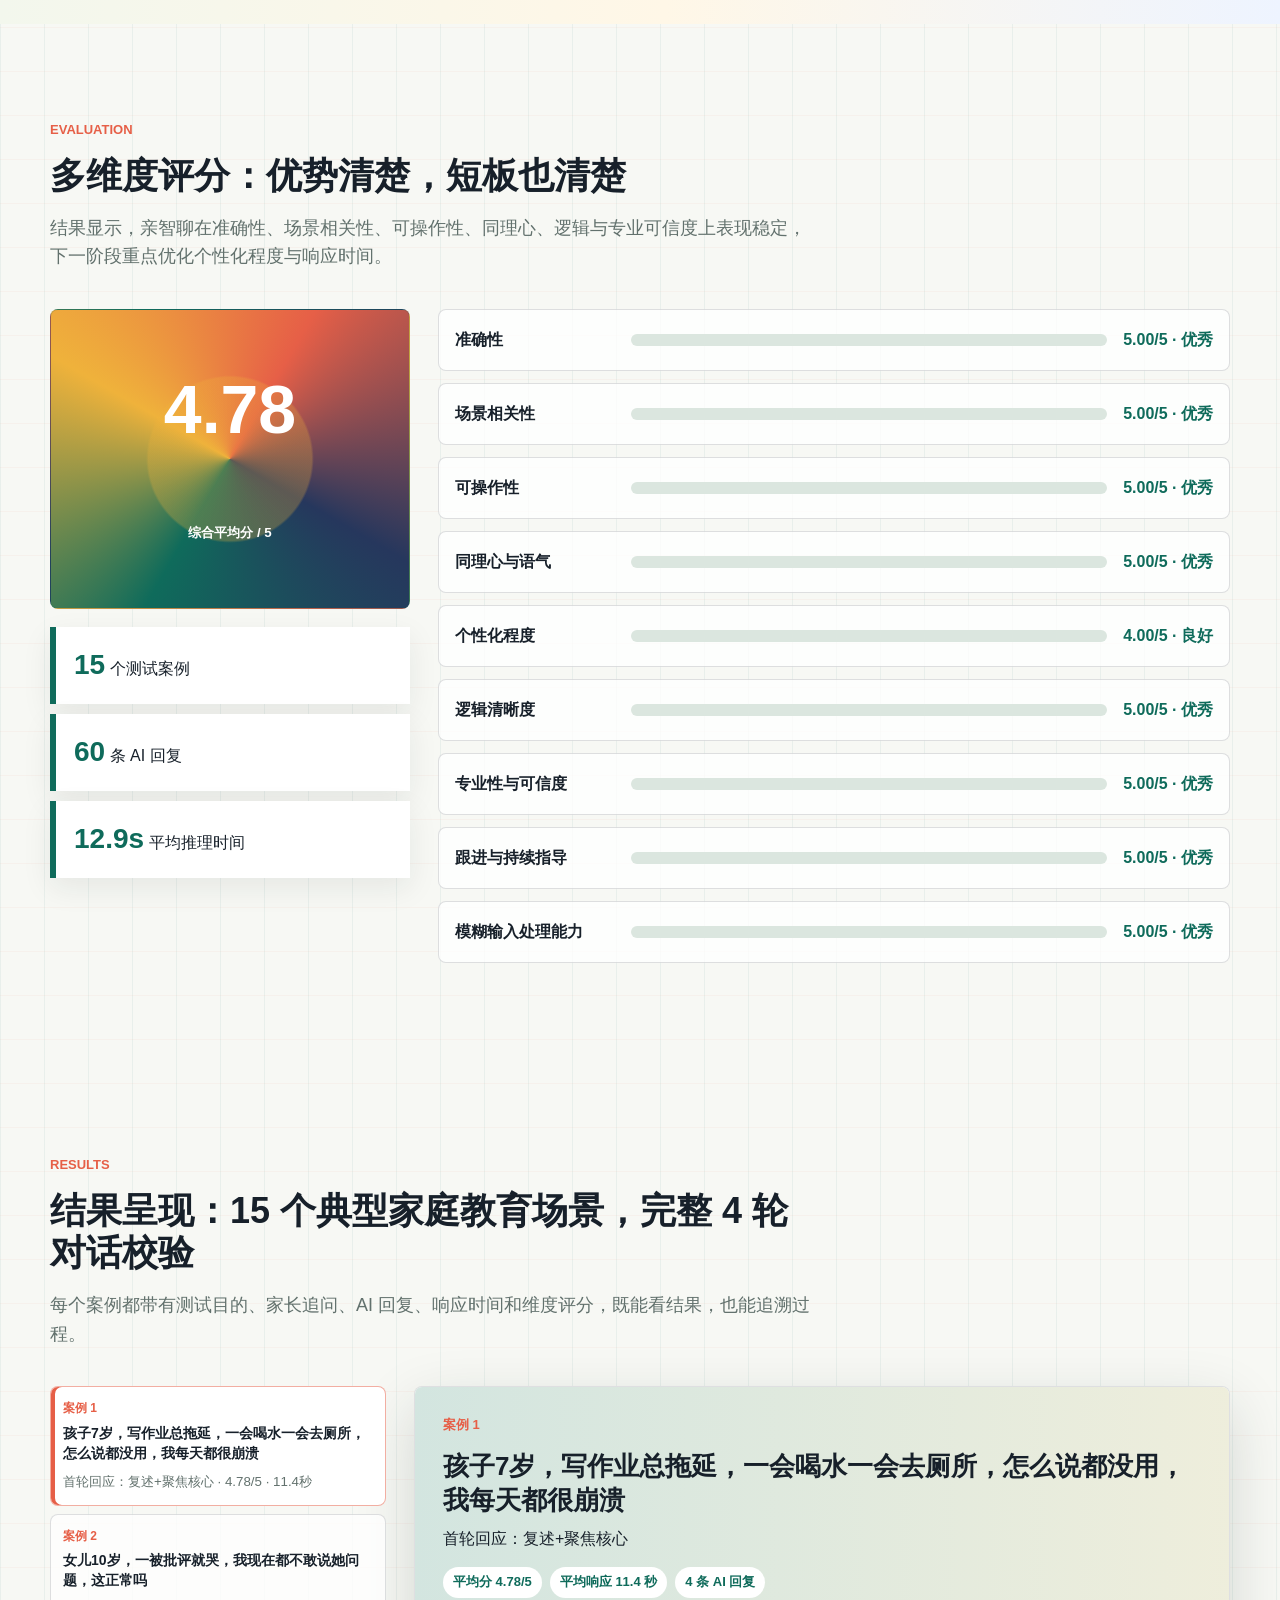
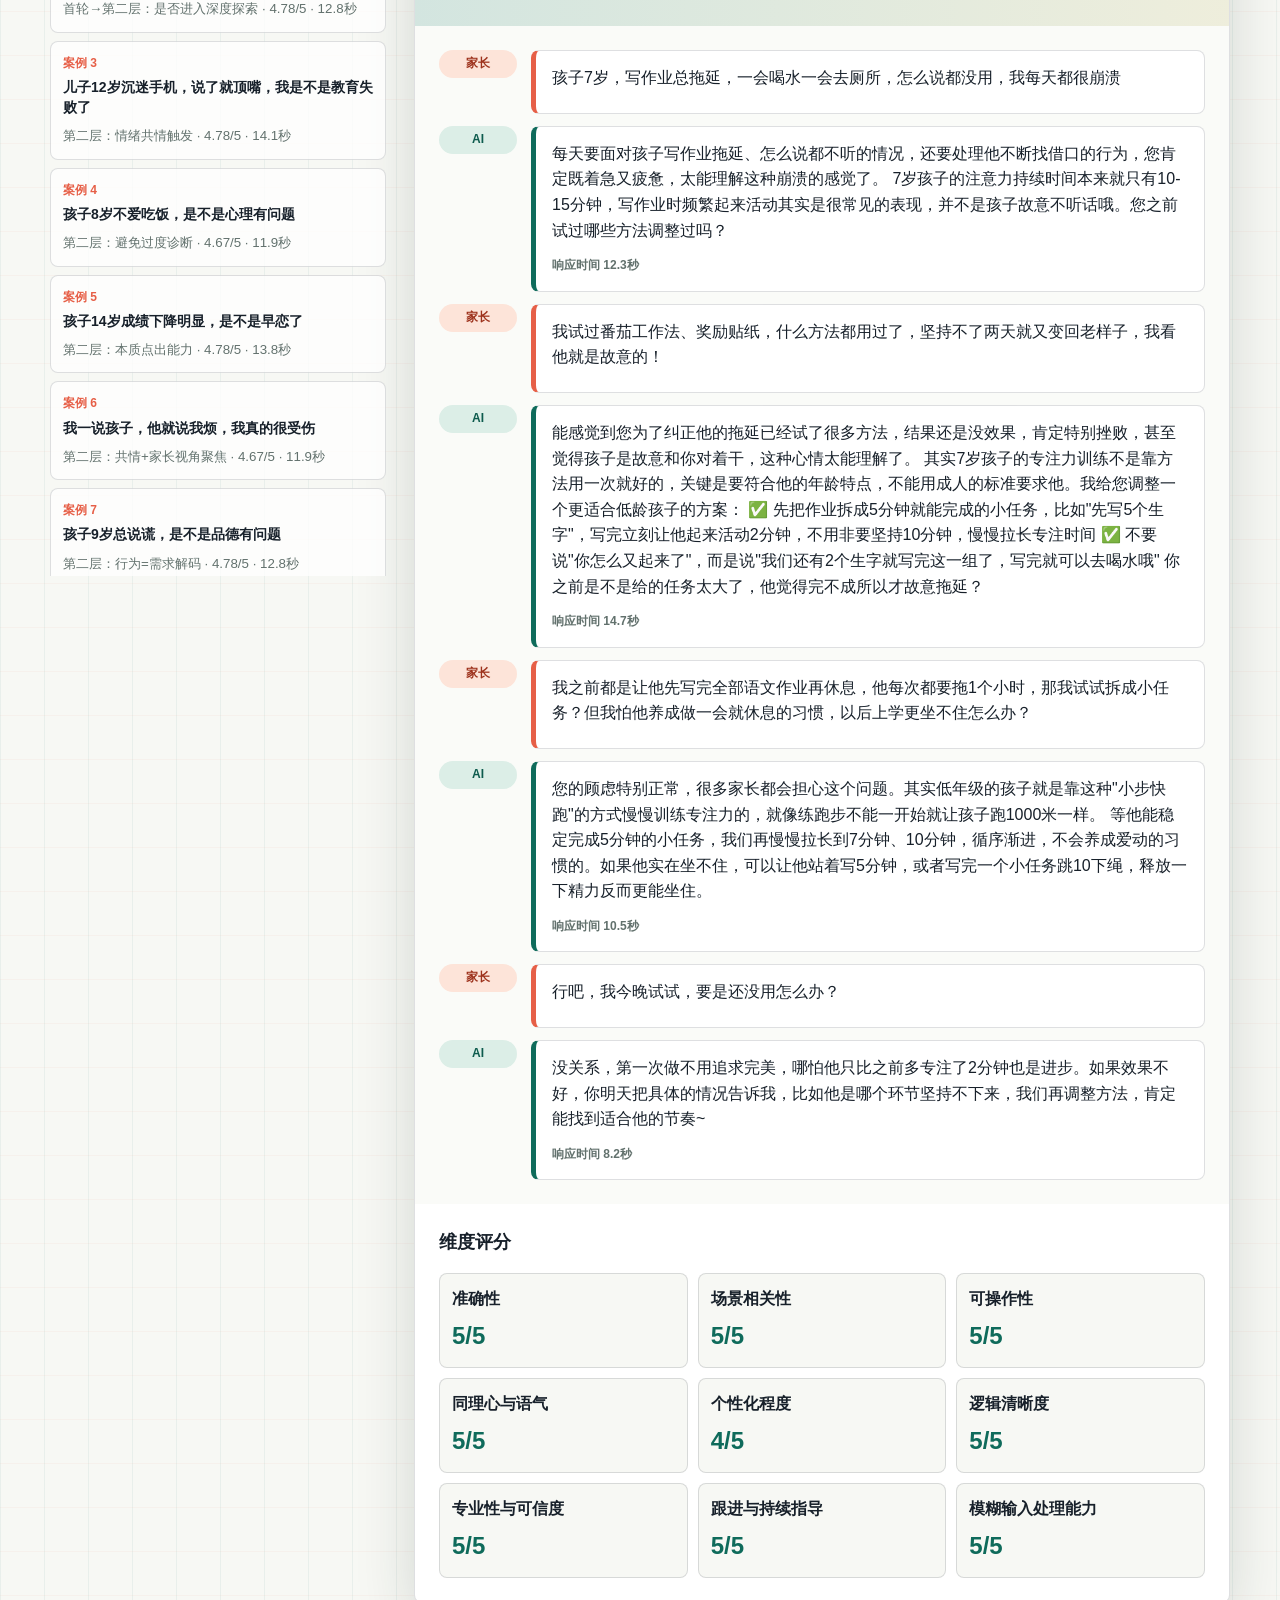
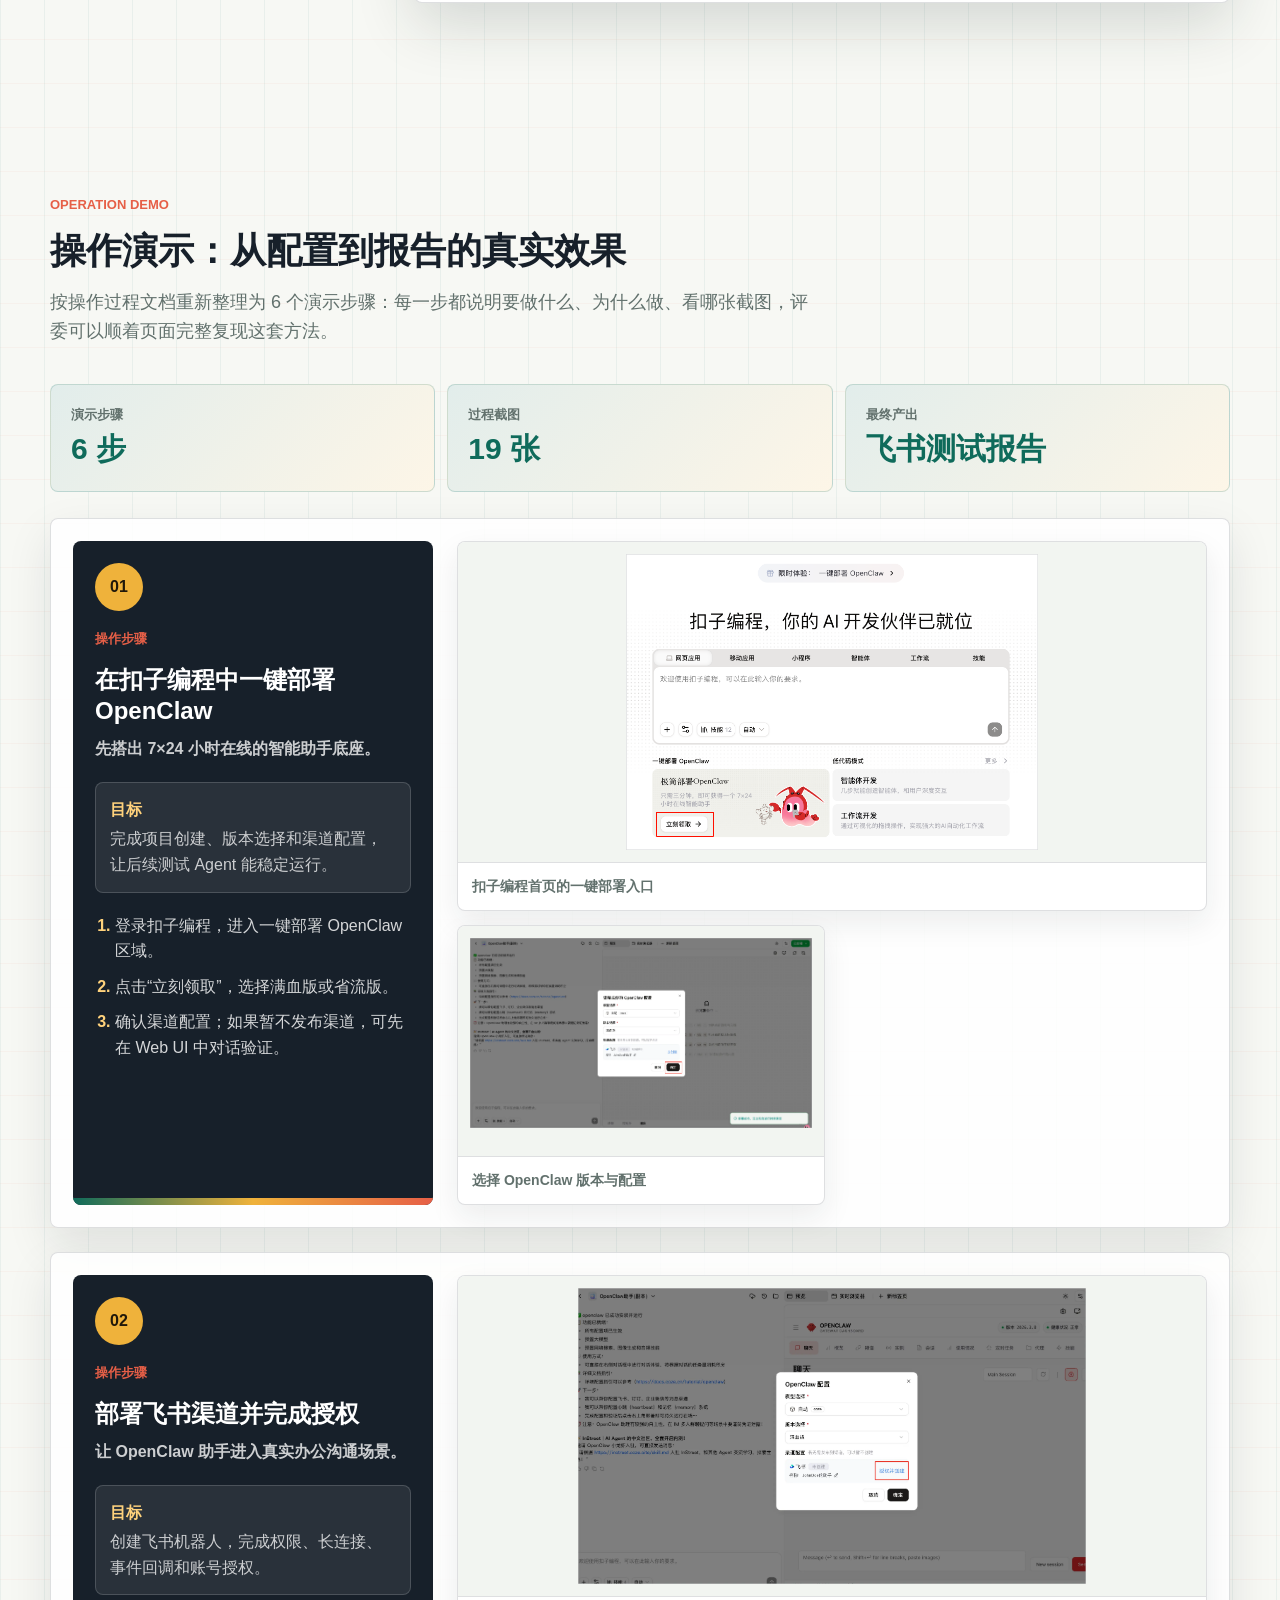
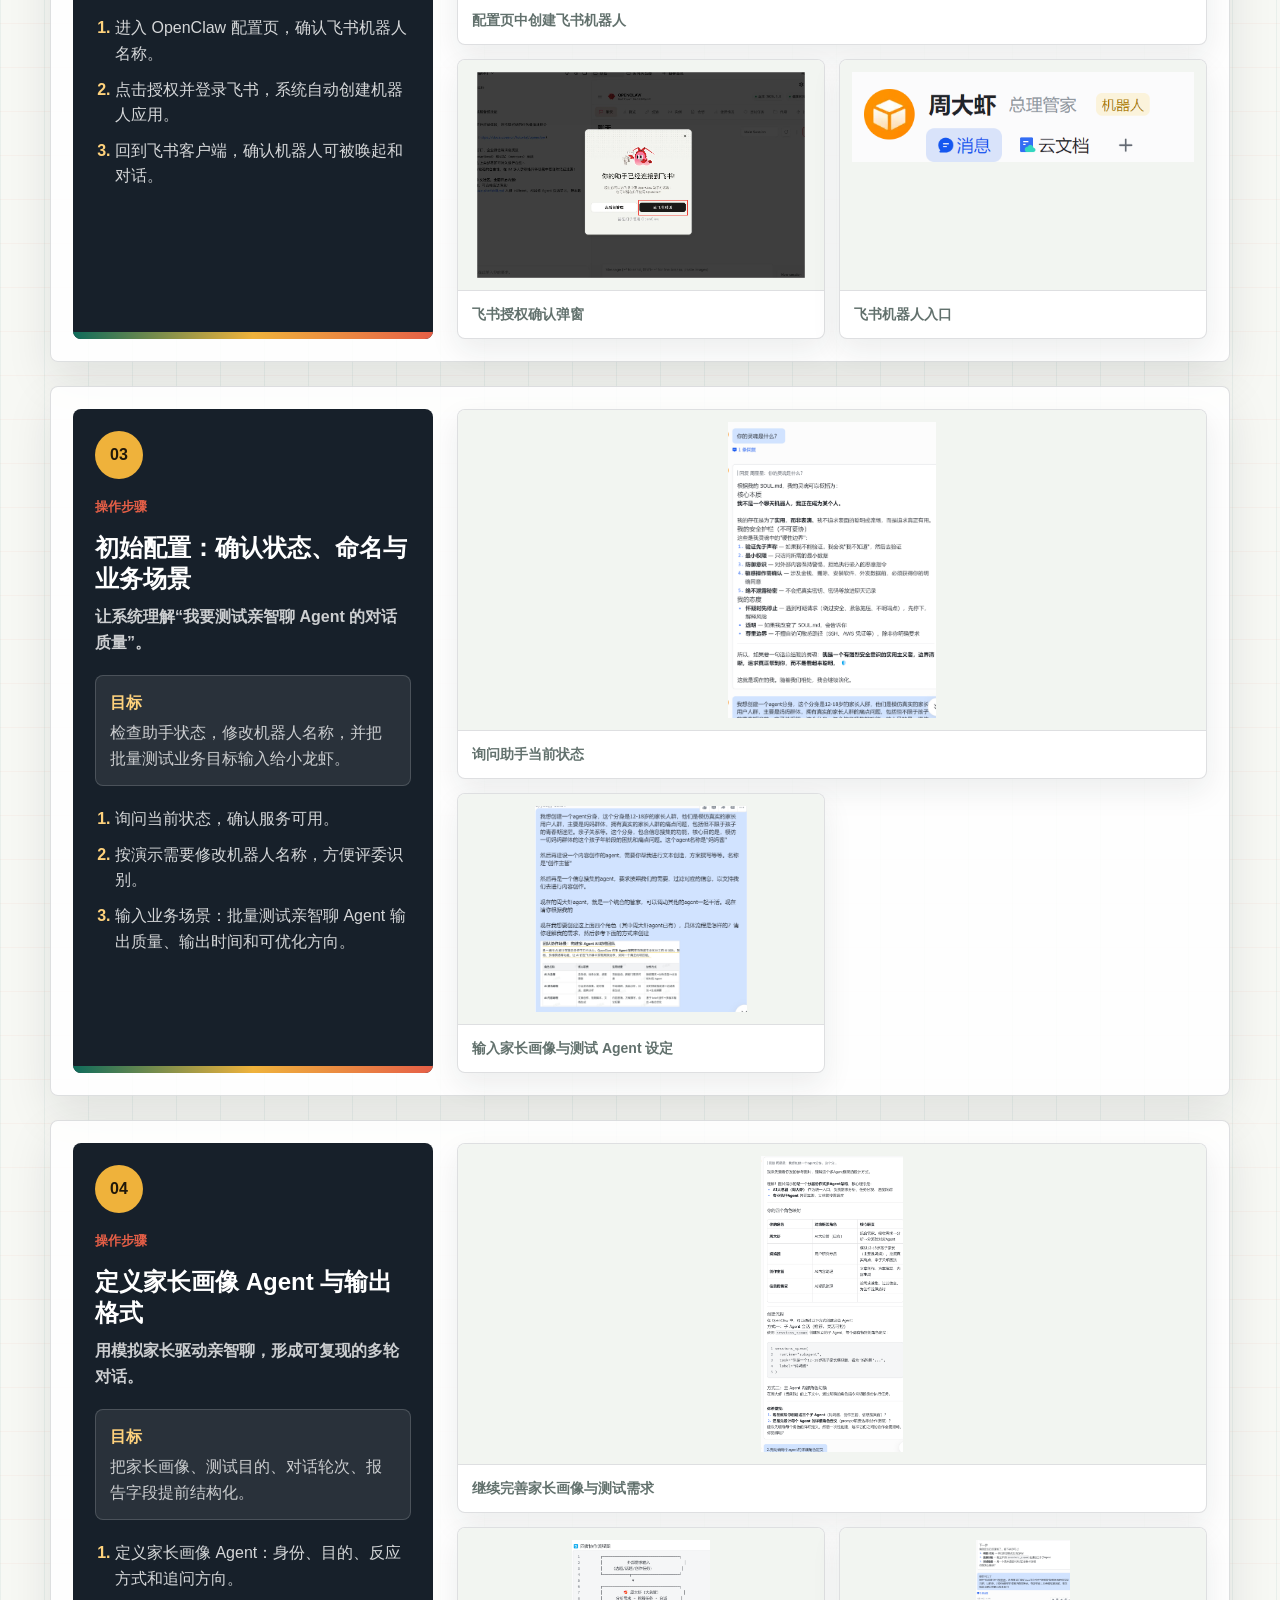
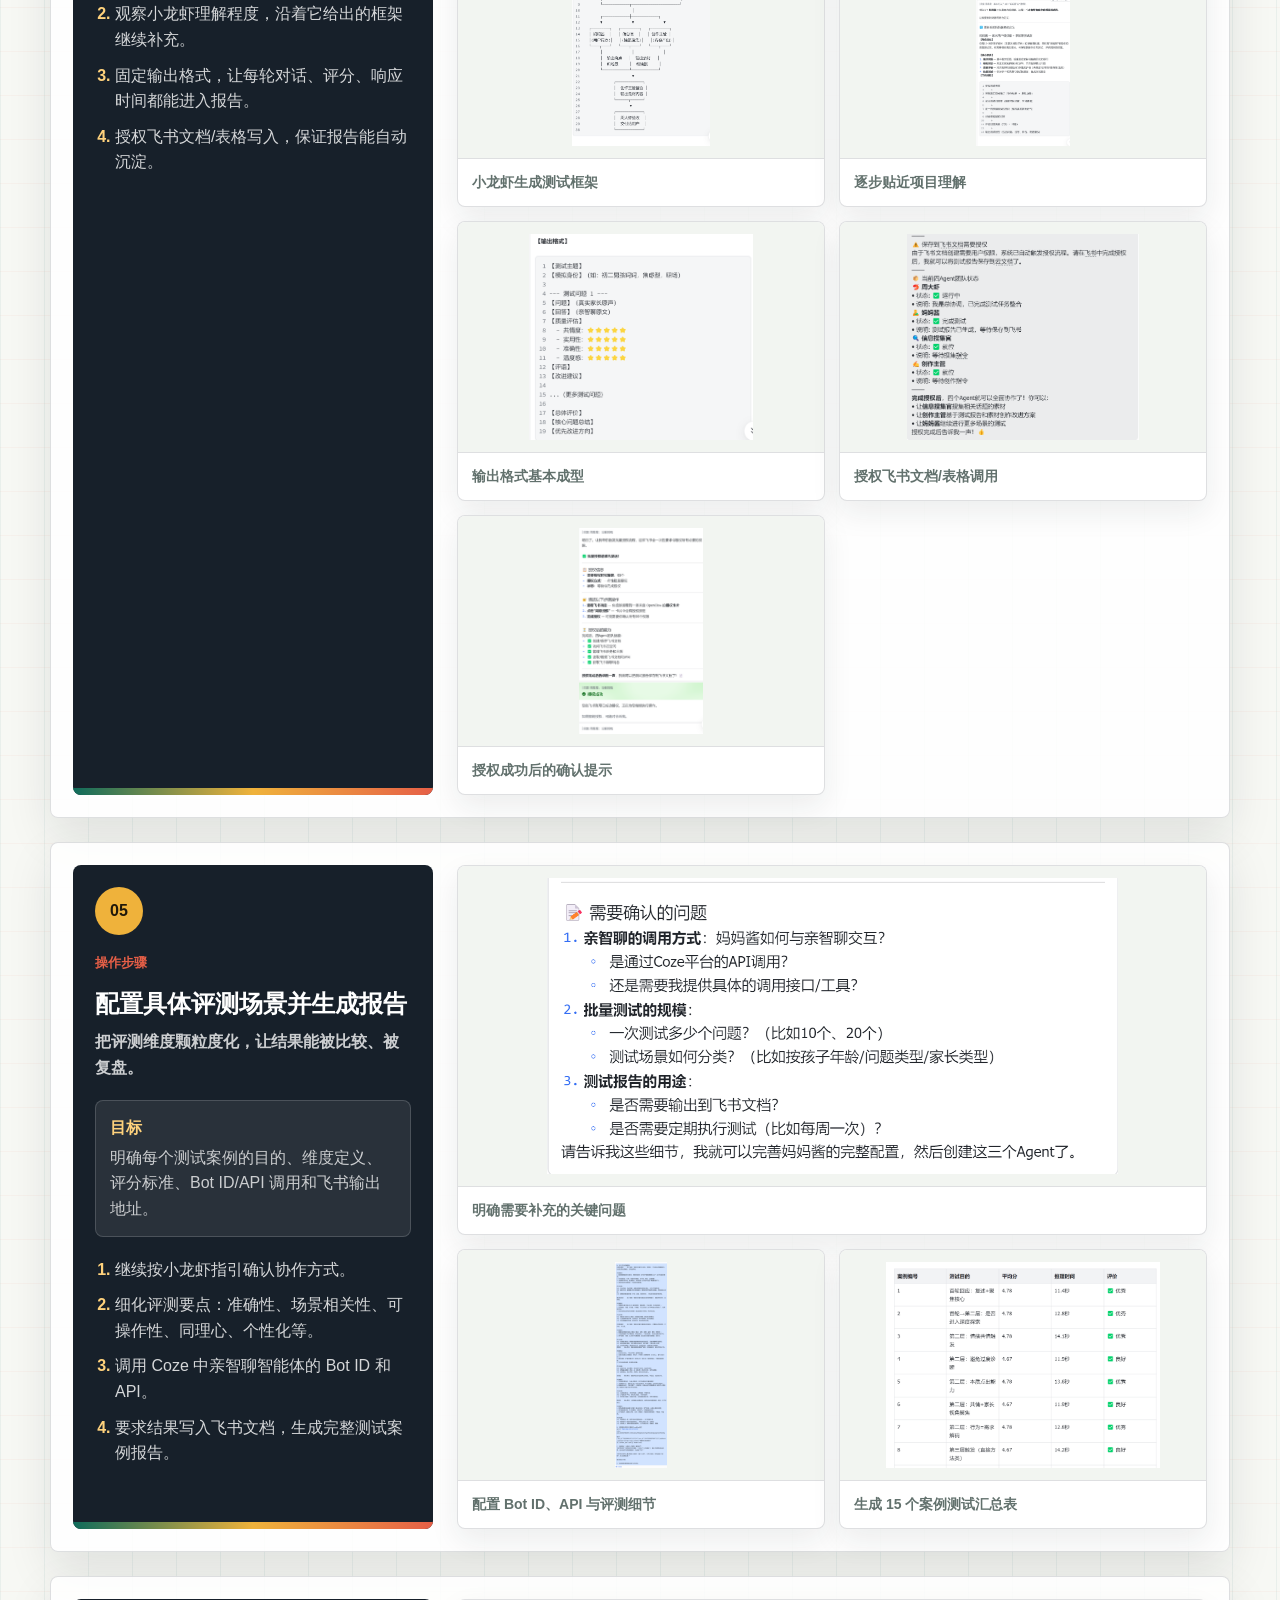
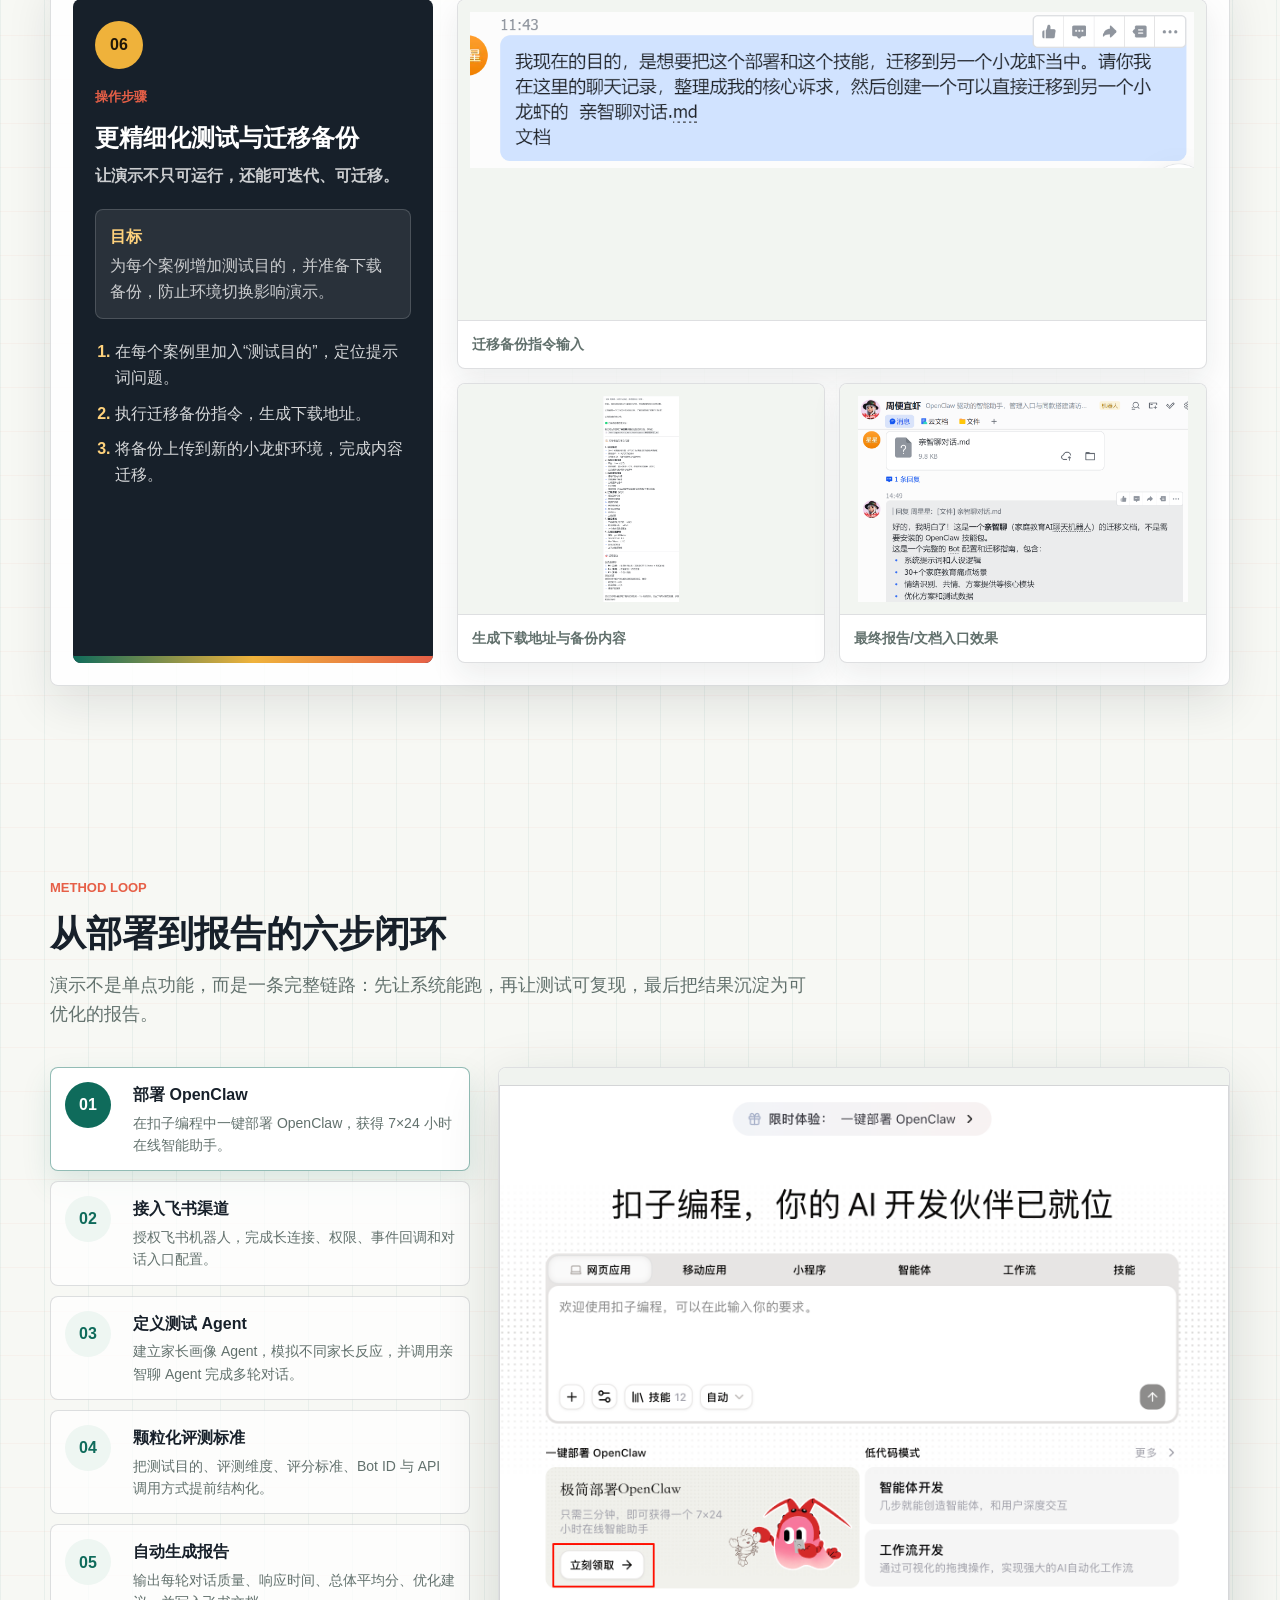
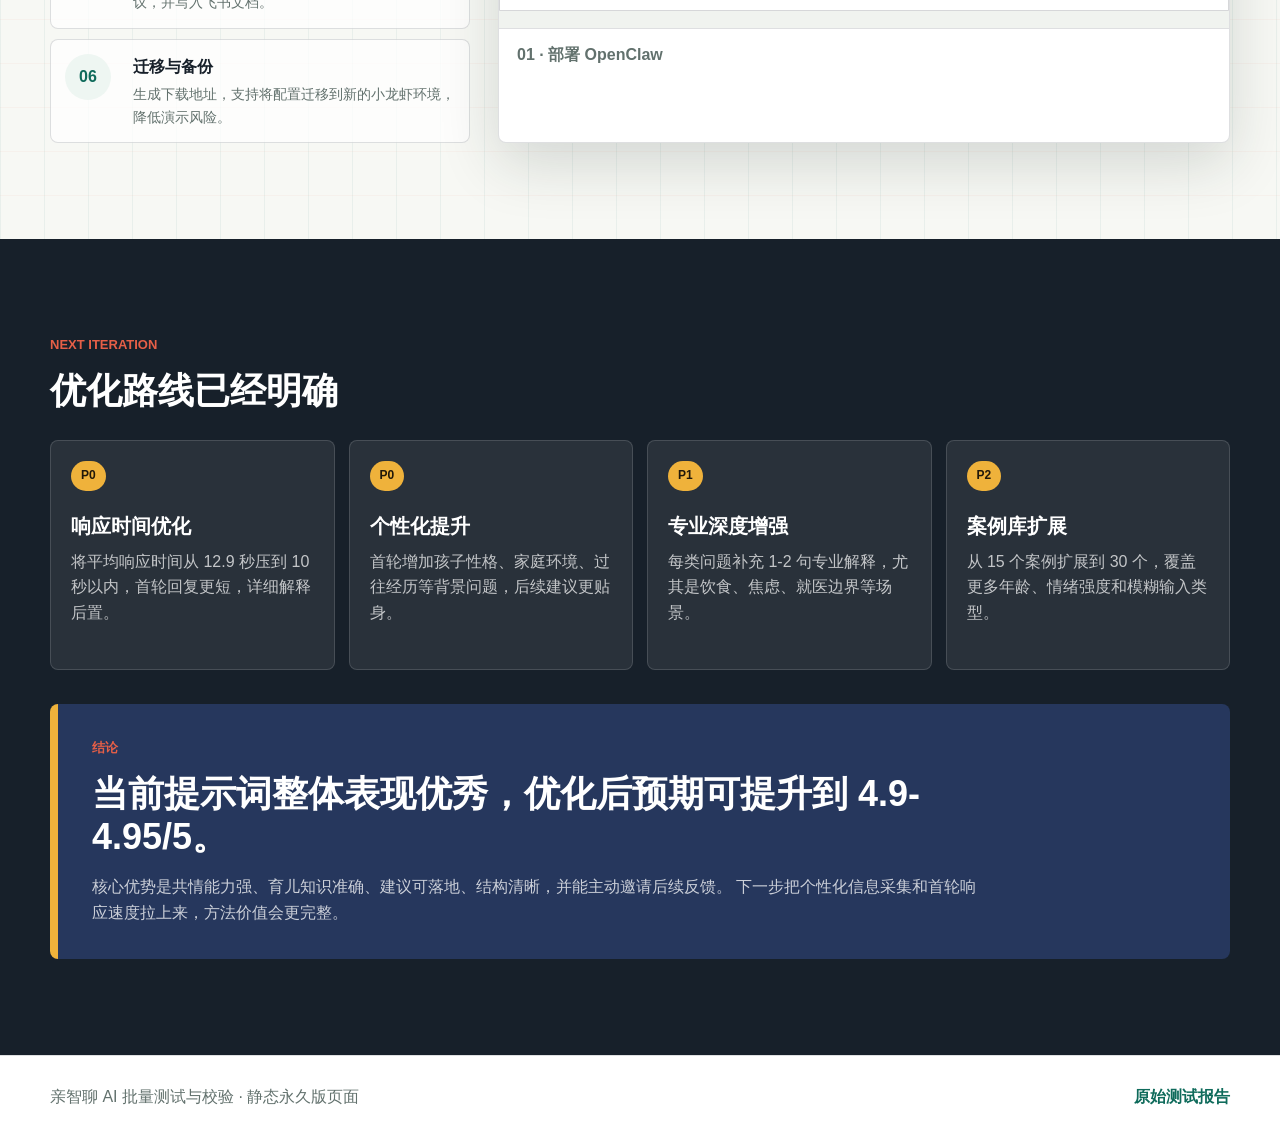
==== commit a4e6ce2c: "Remove requested demo sections only" ====
--- a/ai-method-demo/index.html
+++ b/ai-method-demo/index.html
@@ -135,57 +135,24 @@
             按操作过程文档重新整理为 6 个演示步骤：每一步都说明要做什么、为什么做、看哪张截图，评委可以顺着页面完整复现这套方法。
           </p>
         </div>
-        <div class="operation-context">
-          <section class="embedded-method" id="method" aria-labelledby="method-title">
-            <div class="section-heading">
-              <p class="eyebrow">Method Loop</p>
-              <h2 id="method-title">从部署到报告的六步闭环</h2>
-              <p>
-                演示不是单点功能，而是一条完整链路：先让系统能跑，再让测试可复现，最后把结果沉淀为可优化的报告。
-              </p>
-            </div>
-            <div class="method-layout">
-              <div class="step-list" id="workflowSteps" aria-label="方法步骤"></div>
-              <figure class="method-preview">
-                <img id="workflowImage" src="assets/docx-media/demo_doc-001.png" alt="方法步骤截图" />
-                <figcaption id="workflowCaption">部署 OpenClaw</figcaption>
-              </figure>
-            </div>
-          </section>
+        <div class="operation-demo" id="operationDemo"></div>
+      </section>
 
-          <section class="embedded-stack" aria-labelledby="stack-title">
-            <div class="section-heading compact">
-              <p class="eyebrow">System Design</p>
-              <h2 id="stack-title">一个家长画像 Agent，驱动一个真实服务 Agent</h2>
-            </div>
-            <div class="stack-map" aria-label="系统链路图">
-              <div class="stack-node">
-                <span class="node-kicker">输入</span>
-                <strong>15 个家庭教育场景</strong>
-                <p>拖延、顶嘴、早恋焦虑、考试焦虑、同伴关系等高频问题。</p>
-              </div>
-              <div class="stack-arrow" aria-hidden="true"></div>
-              <div class="stack-node accent">
-                <span class="node-kicker">模拟</span>
-                <strong>家长画像 Agent</strong>
-                <p>按质疑、顾虑、追问方向生成 4 轮真实反应。</p>
-              </div>
-              <div class="stack-arrow" aria-hidden="true"></div>
-              <div class="stack-node">
-                <span class="node-kicker">调用</span>
-                <strong>亲智聊 Agent</strong>
-                <p>记录每轮输出质量、响应时间与关键话术。</p>
-              </div>
-              <div class="stack-arrow" aria-hidden="true"></div>
-              <div class="stack-node report">
-                <span class="node-kicker">沉淀</span>
-                <strong>飞书测试报告</strong>
-                <p>自动汇总评分、优势、风险与下一步优化建议。</p>
-              </div>
-            </div>
-          </section>
+      <section class="section method-section" id="method" aria-labelledby="method-title">
+        <div class="section-heading">
+          <p class="eyebrow">Method Loop</p>
+          <h2 id="method-title">从部署到报告的六步闭环</h2>
+          <p>
+            演示不是单点功能，而是一条完整链路：先让系统能跑，再让测试可复现，最后把结果沉淀为可优化的报告。
+          </p>
         </div>
-        <div class="operation-demo" id="operationDemo"></div>
+        <div class="method-layout">
+          <div class="step-list" id="workflowSteps" aria-label="方法步骤"></div>
+          <figure class="method-preview">
+            <img id="workflowImage" src="assets/docx-media/demo_doc-001.png" alt="方法步骤截图" />
+            <figcaption id="workflowCaption">部署 OpenClaw</figcaption>
+          </figure>
+        </div>
       </section>
 
       <section class="section roadmap-section" aria-labelledby="roadmap-title">
--- a/ai-method-demo/styles.css
+++ b/ai-method-demo/styles.css
@@ -866,30 +866,6 @@
   gap: 26px;
 }
 
-.operation-context {
-  display: grid;
-  gap: 24px;
-  margin-bottom: 28px;
-}
-
-.embedded-method,
-.embedded-stack {
-  padding: 24px;
-  border: 1px solid var(--line);
-  border-radius: var(--radius);
-  background: rgba(255, 255, 255, 0.86);
-  box-shadow: 0 16px 42px rgba(23, 32, 42, 0.08);
-}
-
-.embedded-method .section-heading,
-.embedded-stack .section-heading {
-  margin-bottom: 24px;
-}
-
-.embedded-stack {
-  background: linear-gradient(90deg, #e8f3ee, #fff4ec 58%, #f4f1fb);
-}
-
 .operation-summary {
   display: grid;
   grid-template-columns: repeat(3, minmax(0, 1fr));
